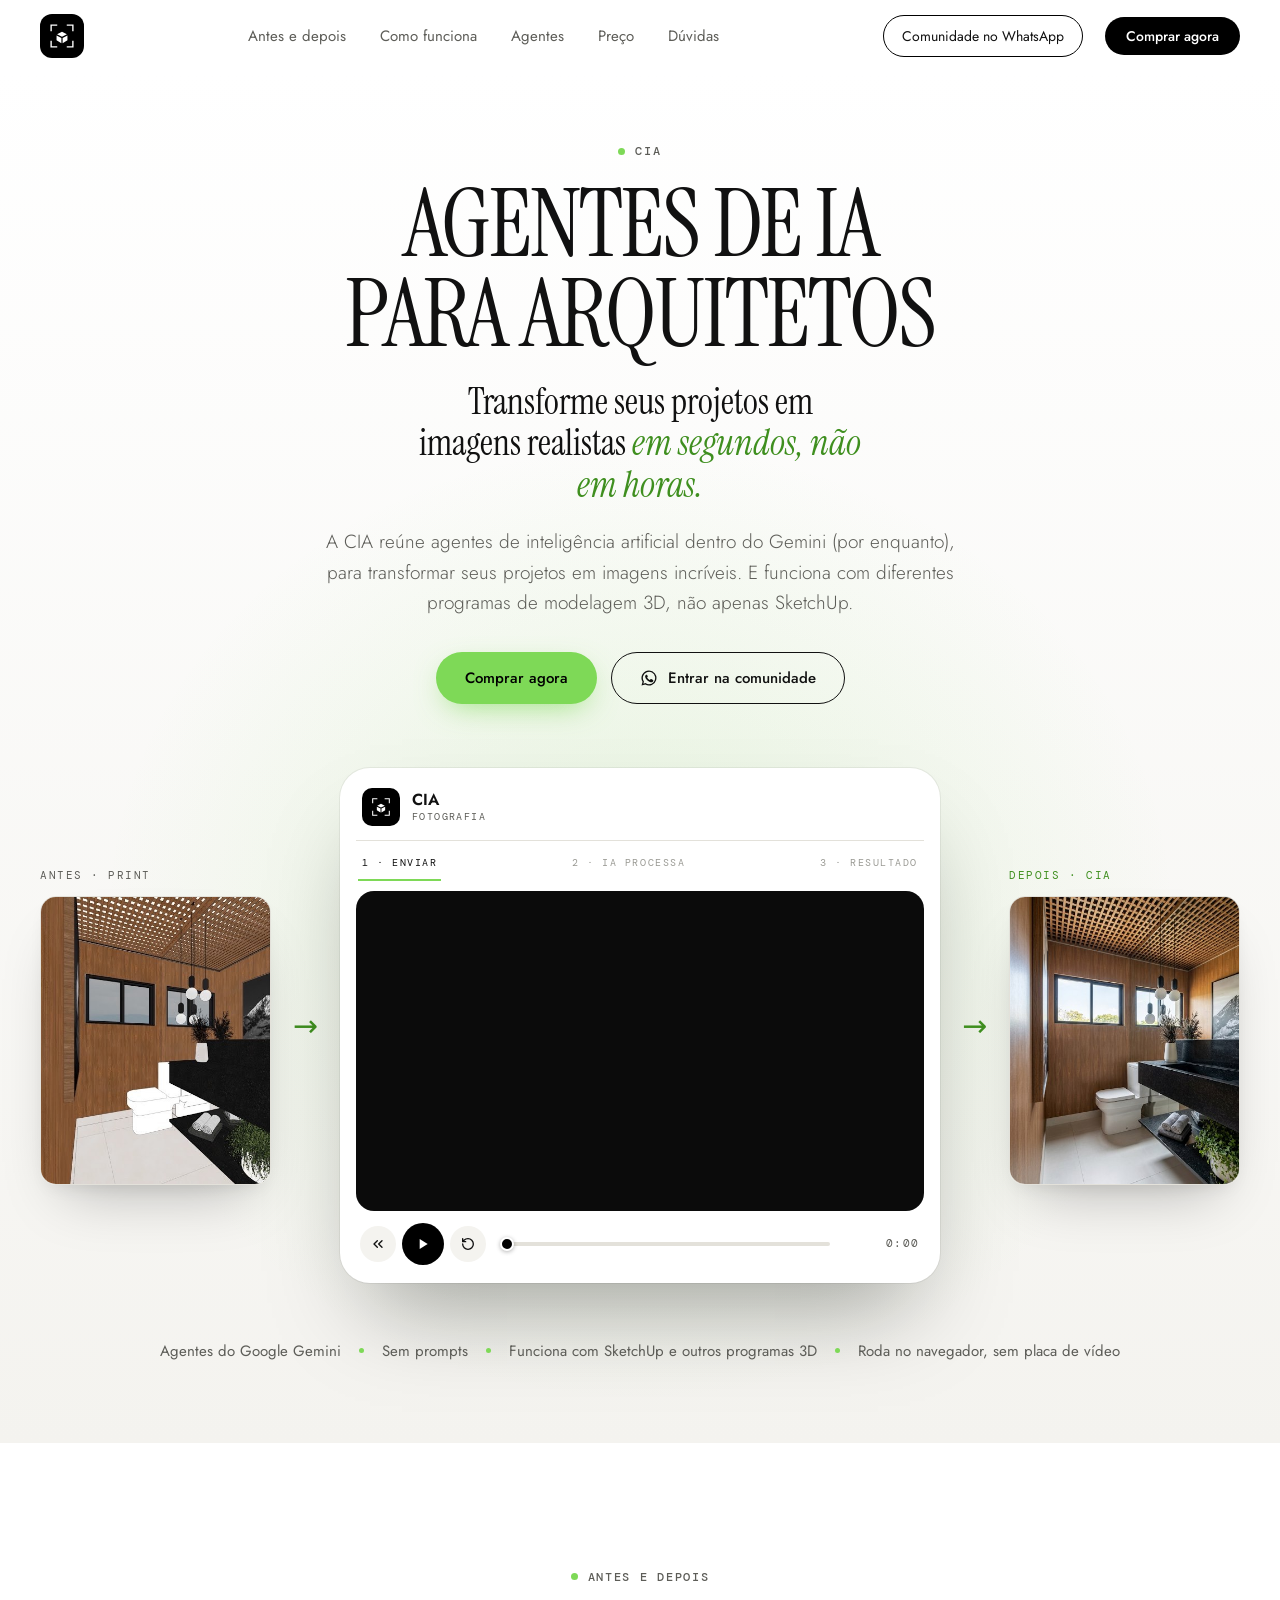
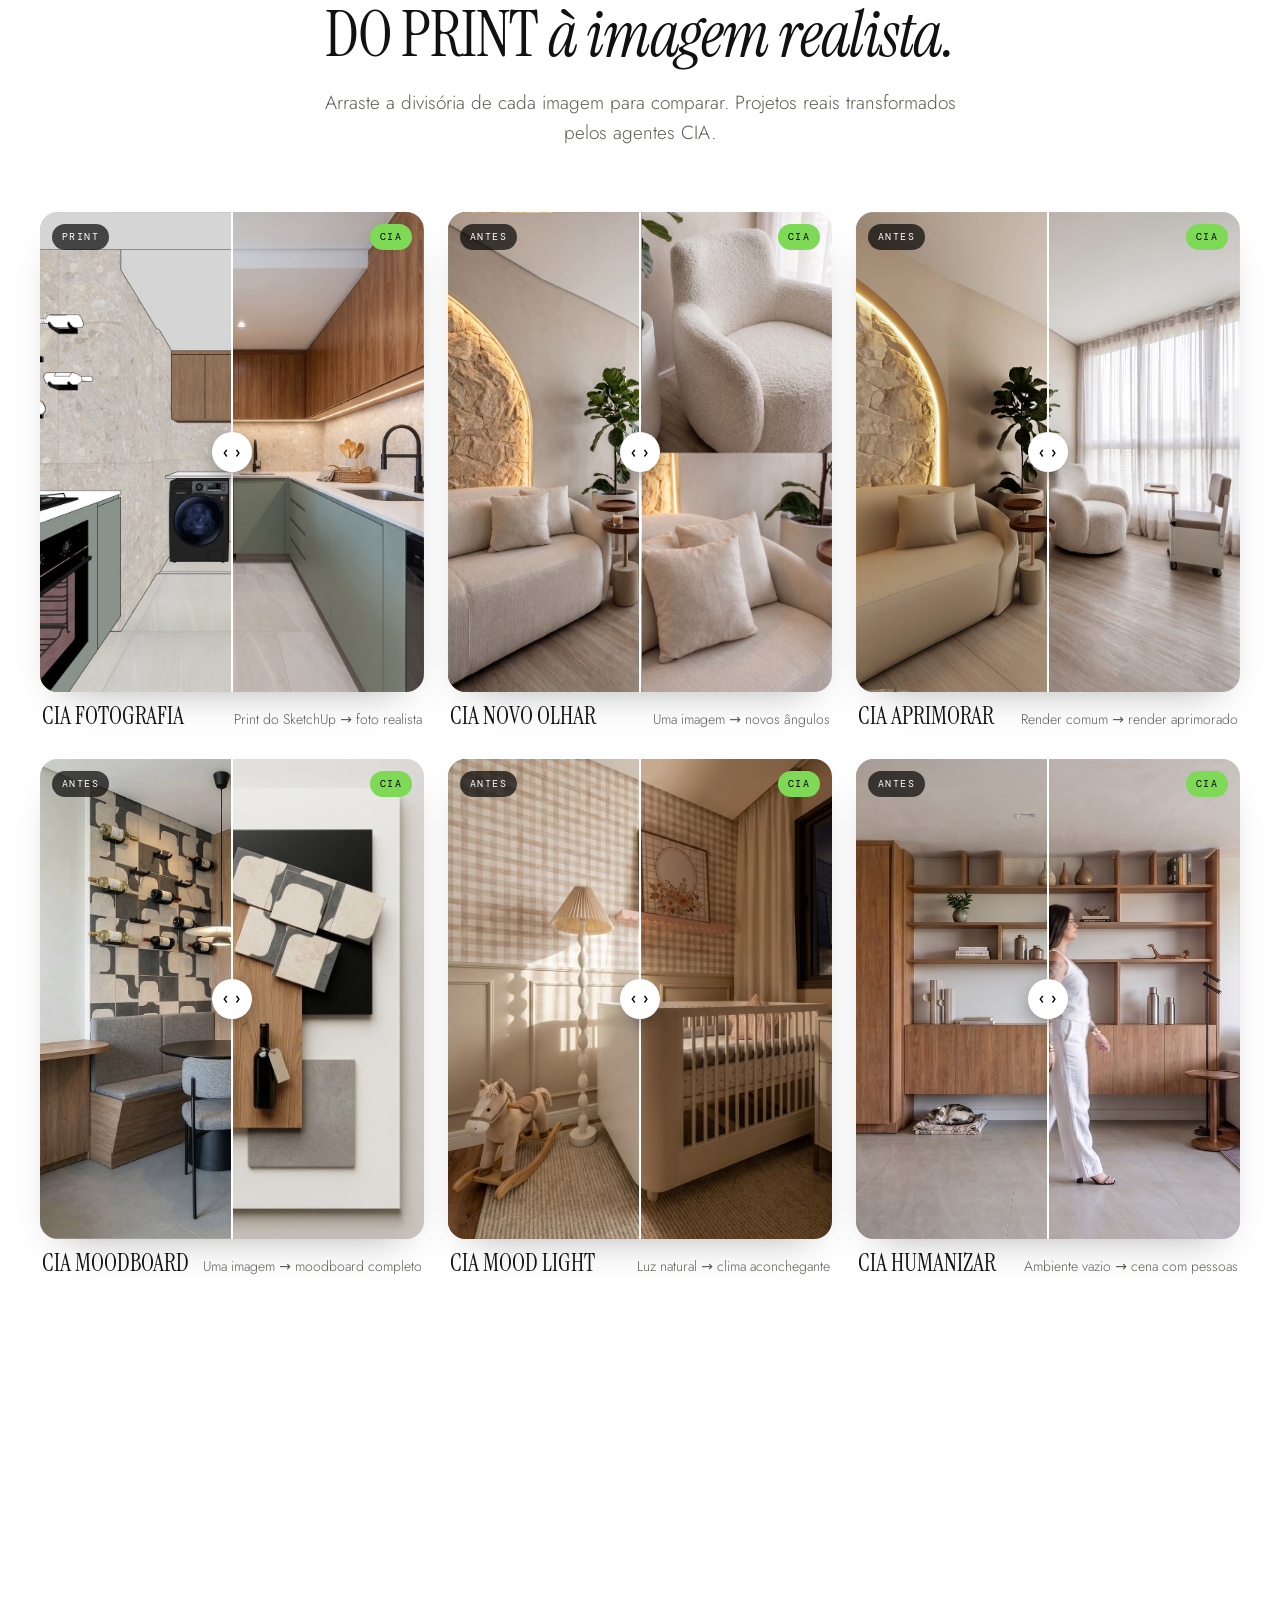
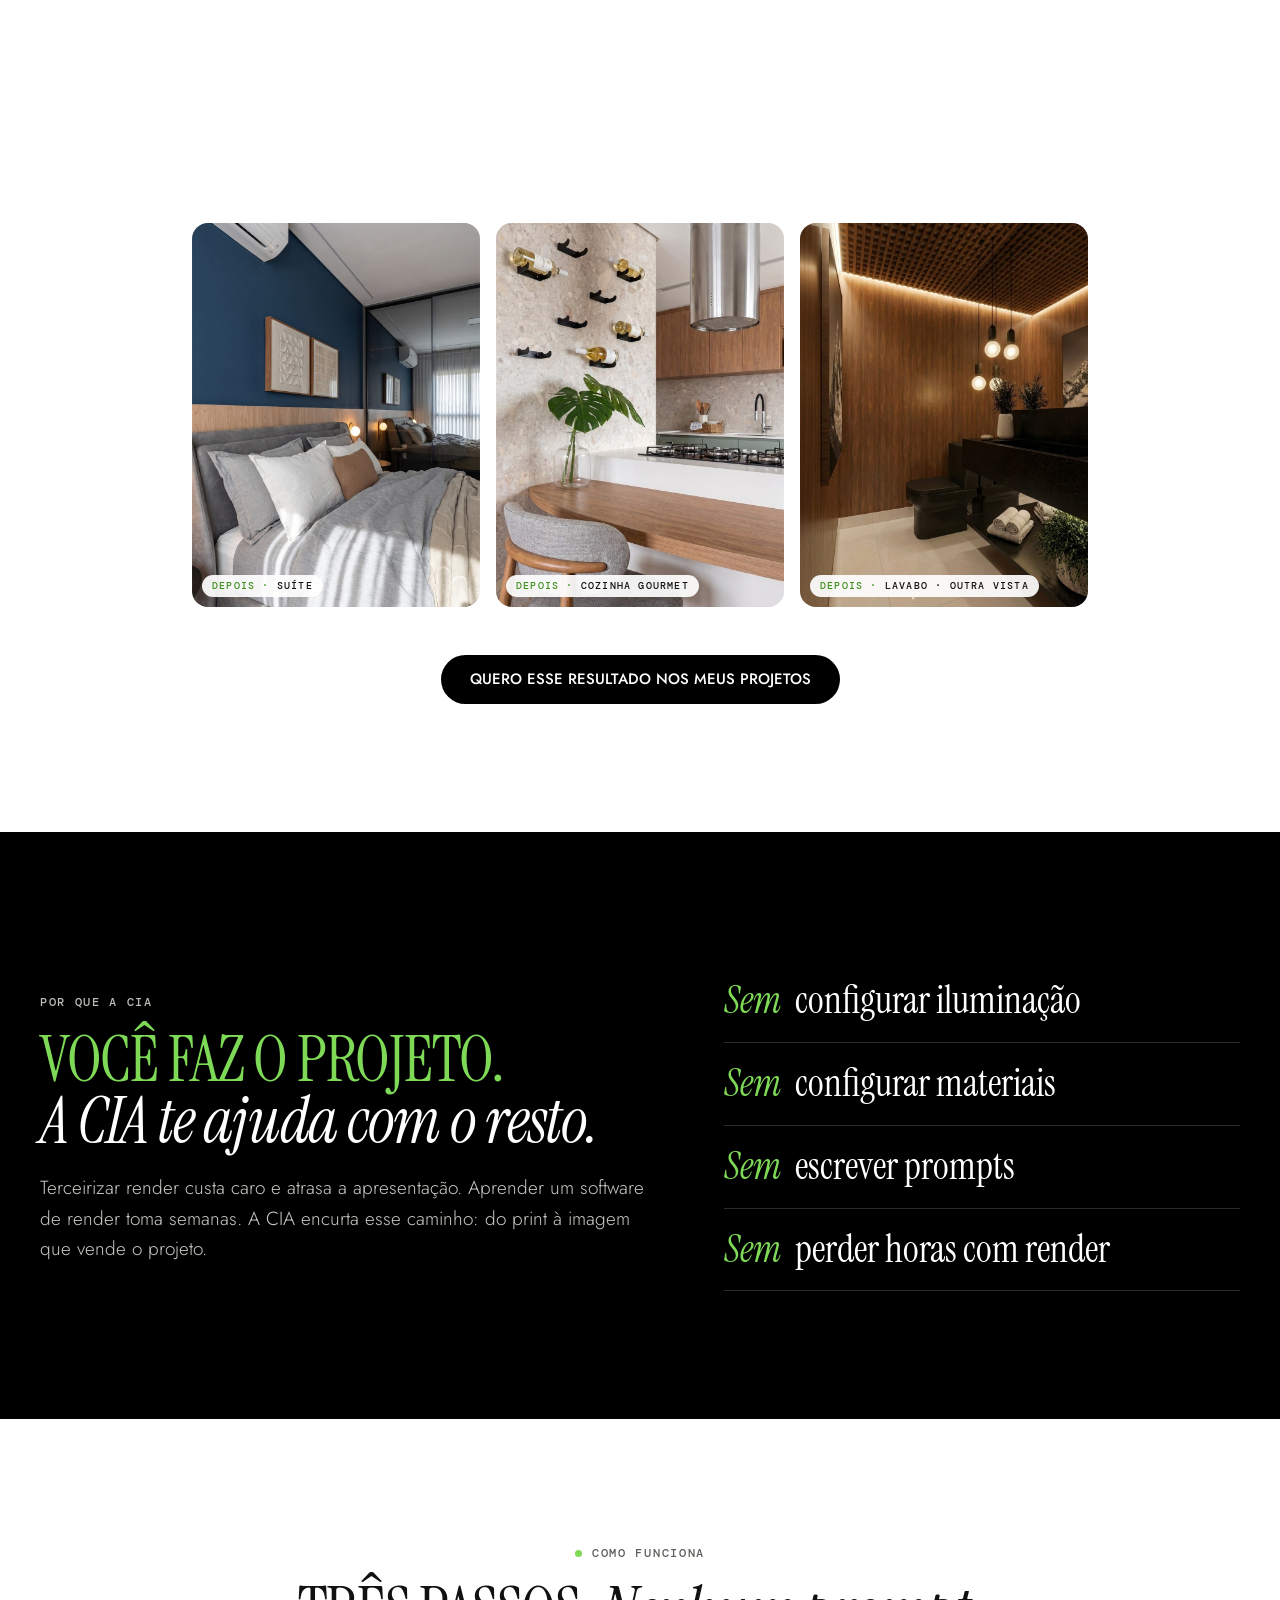
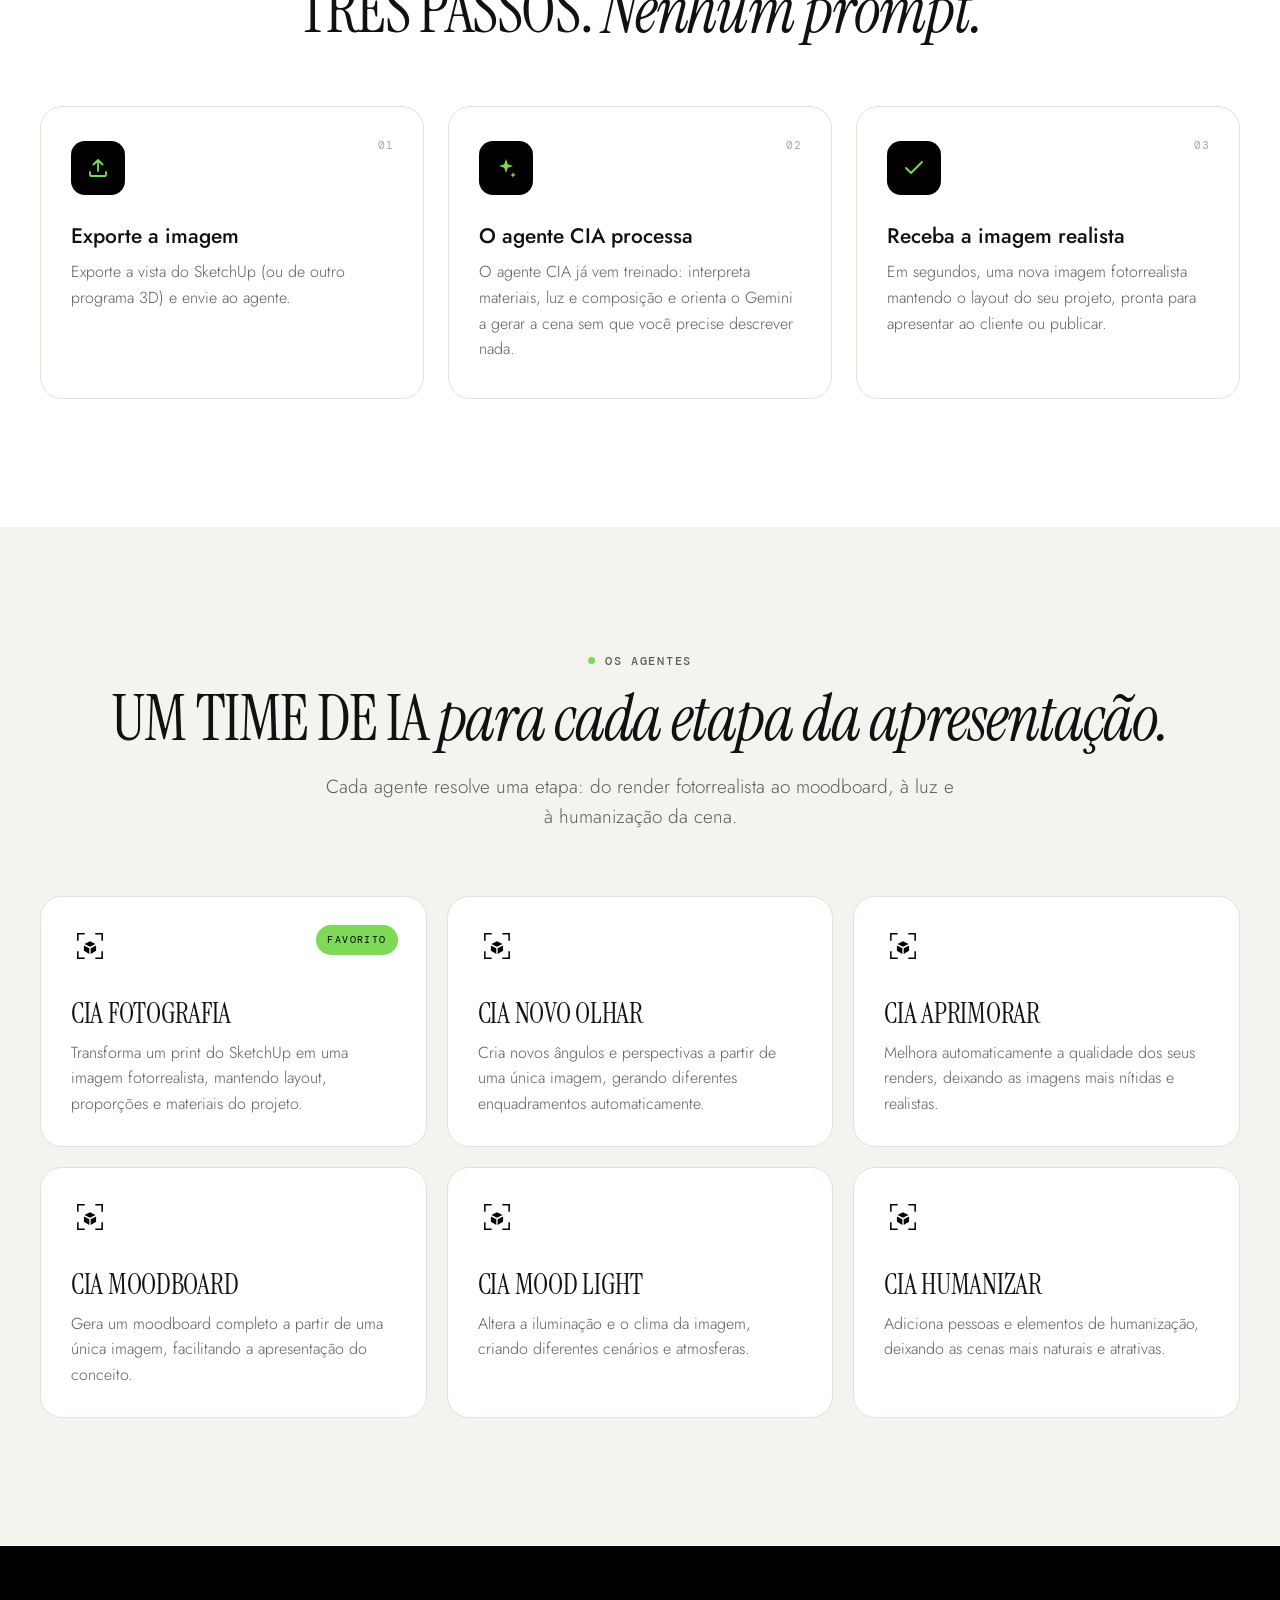
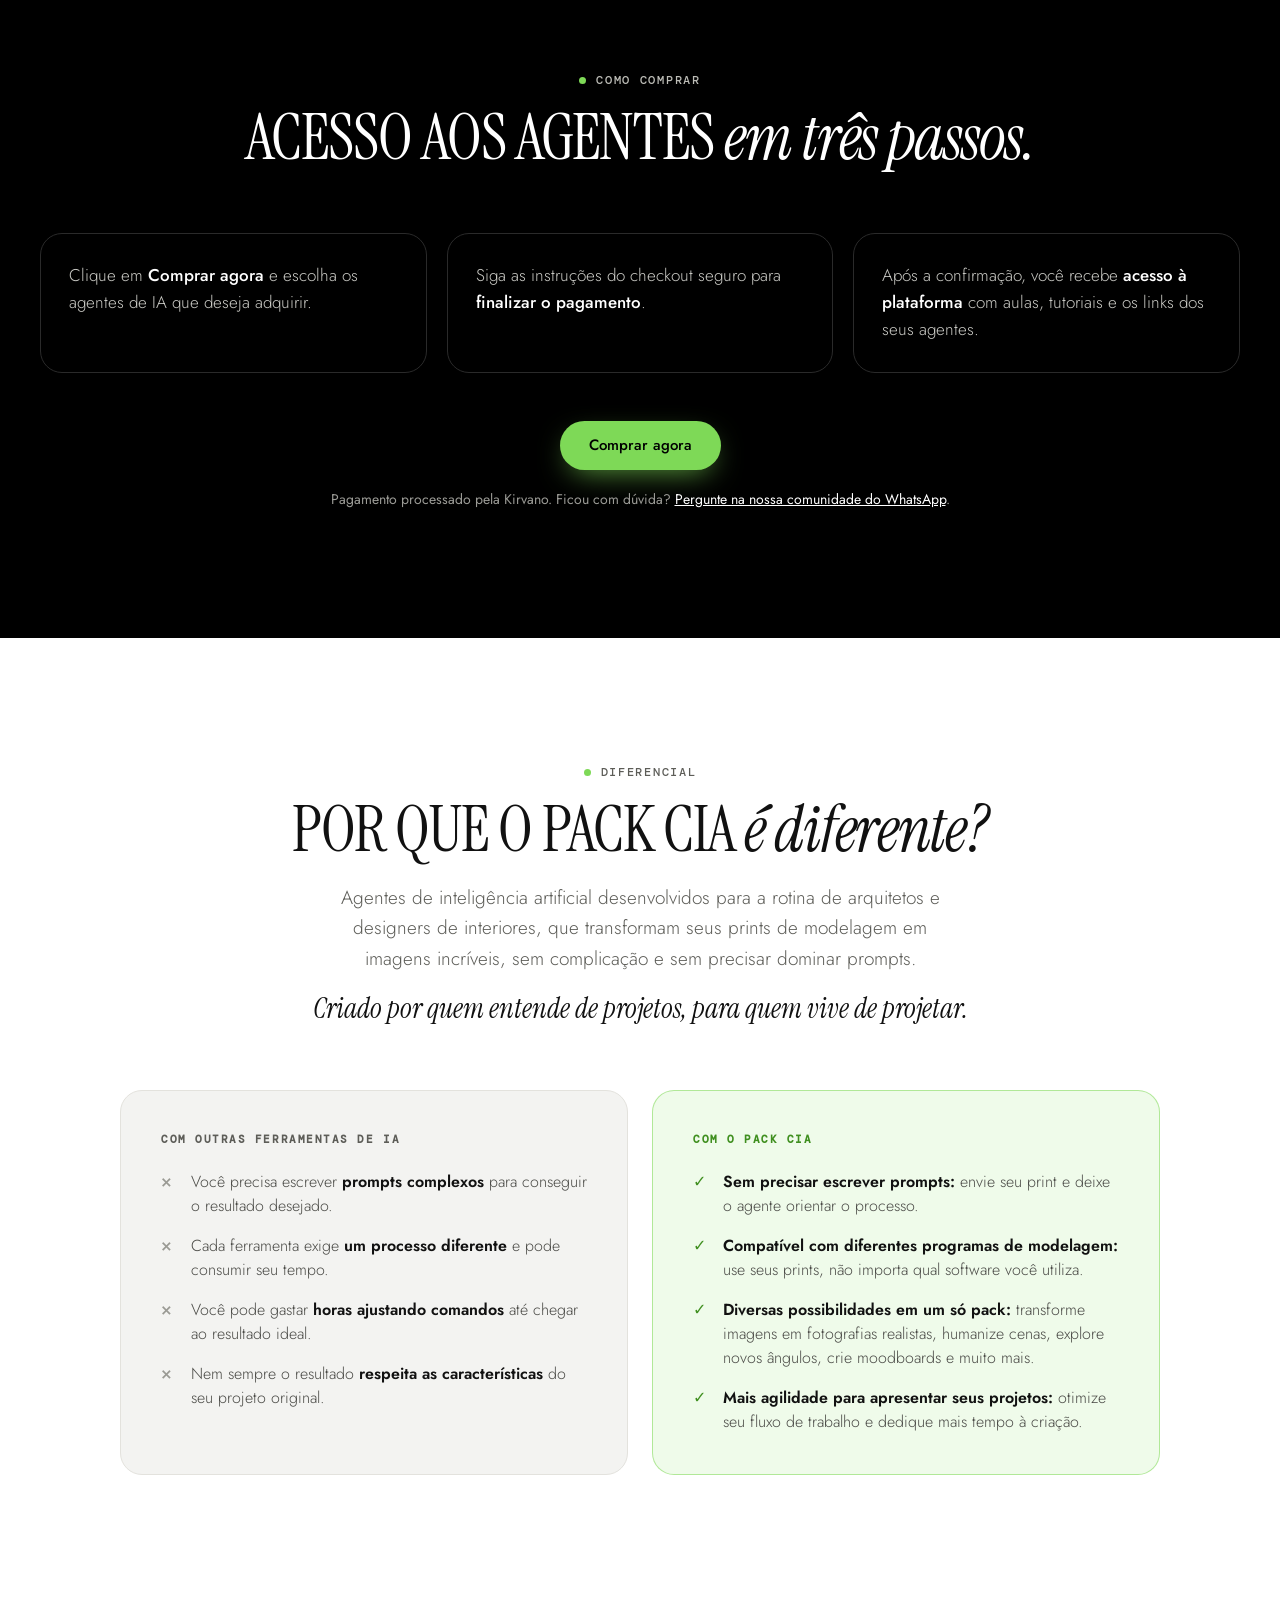
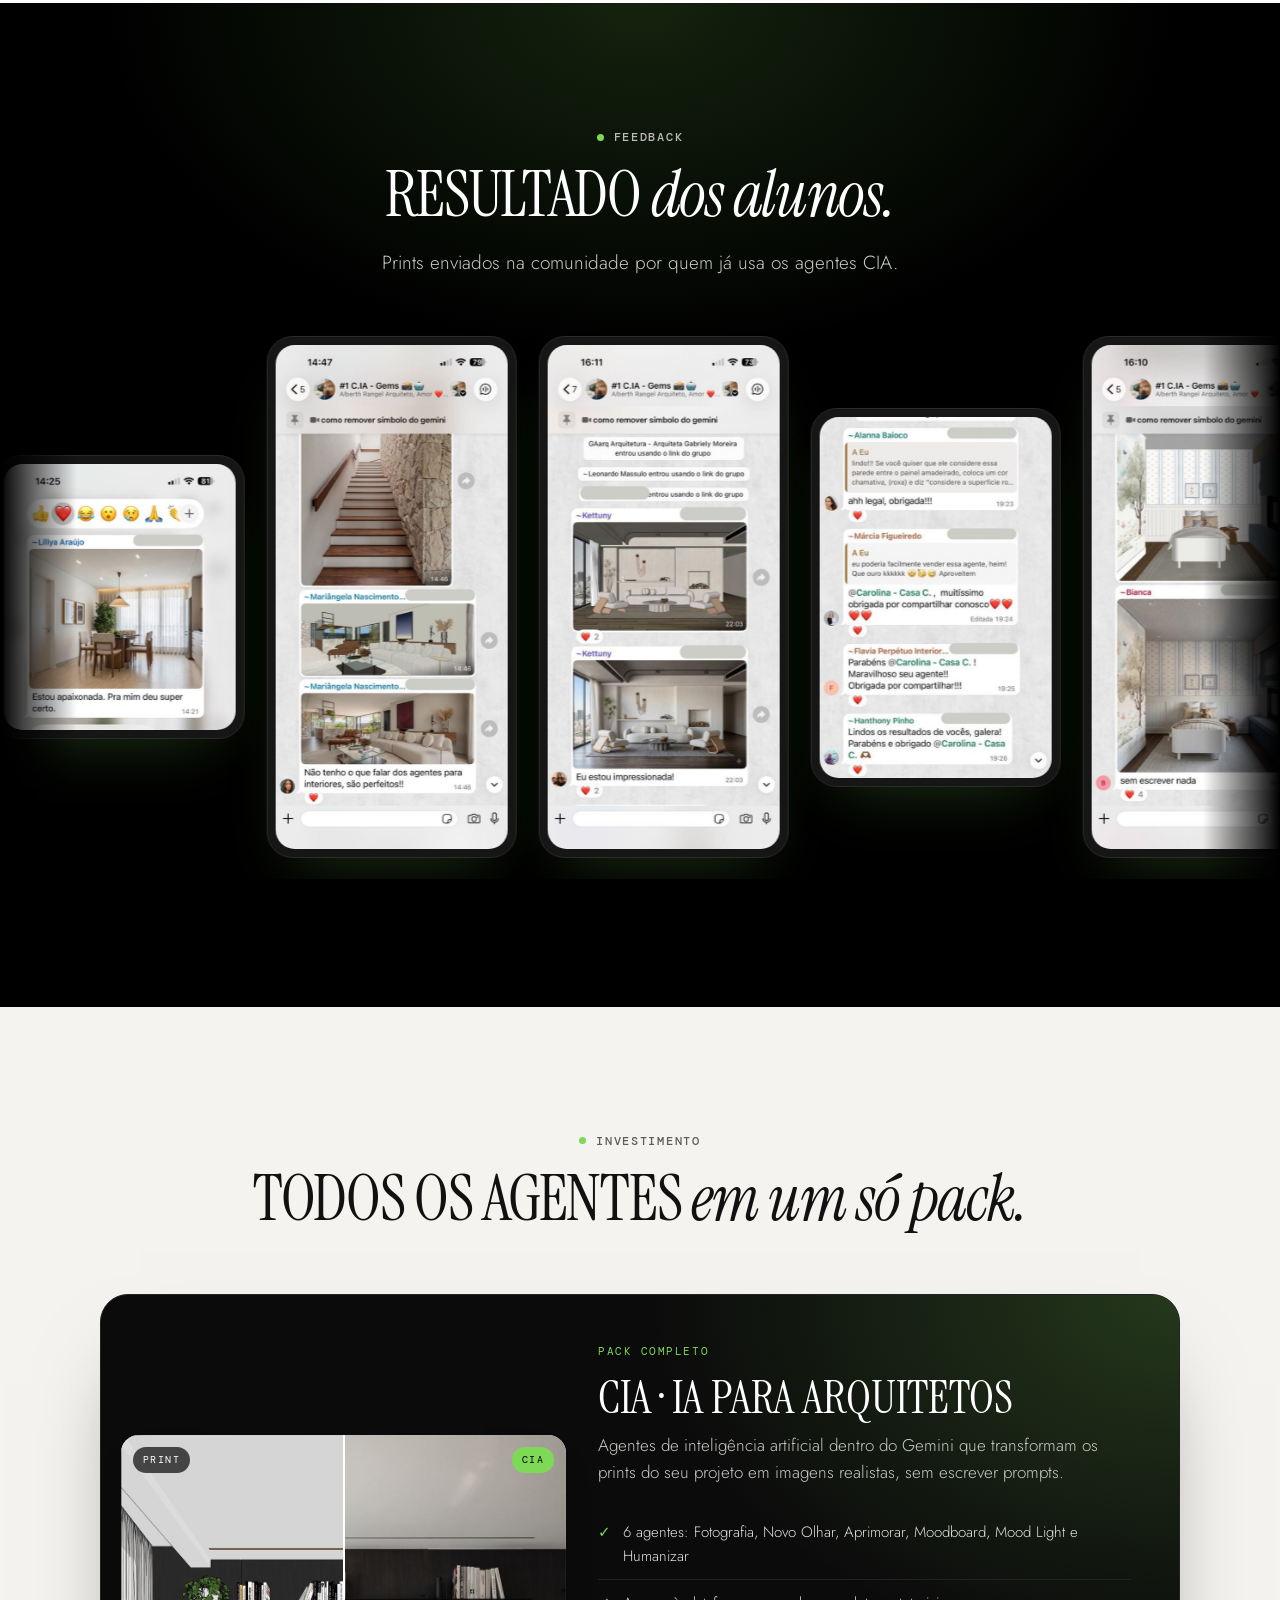
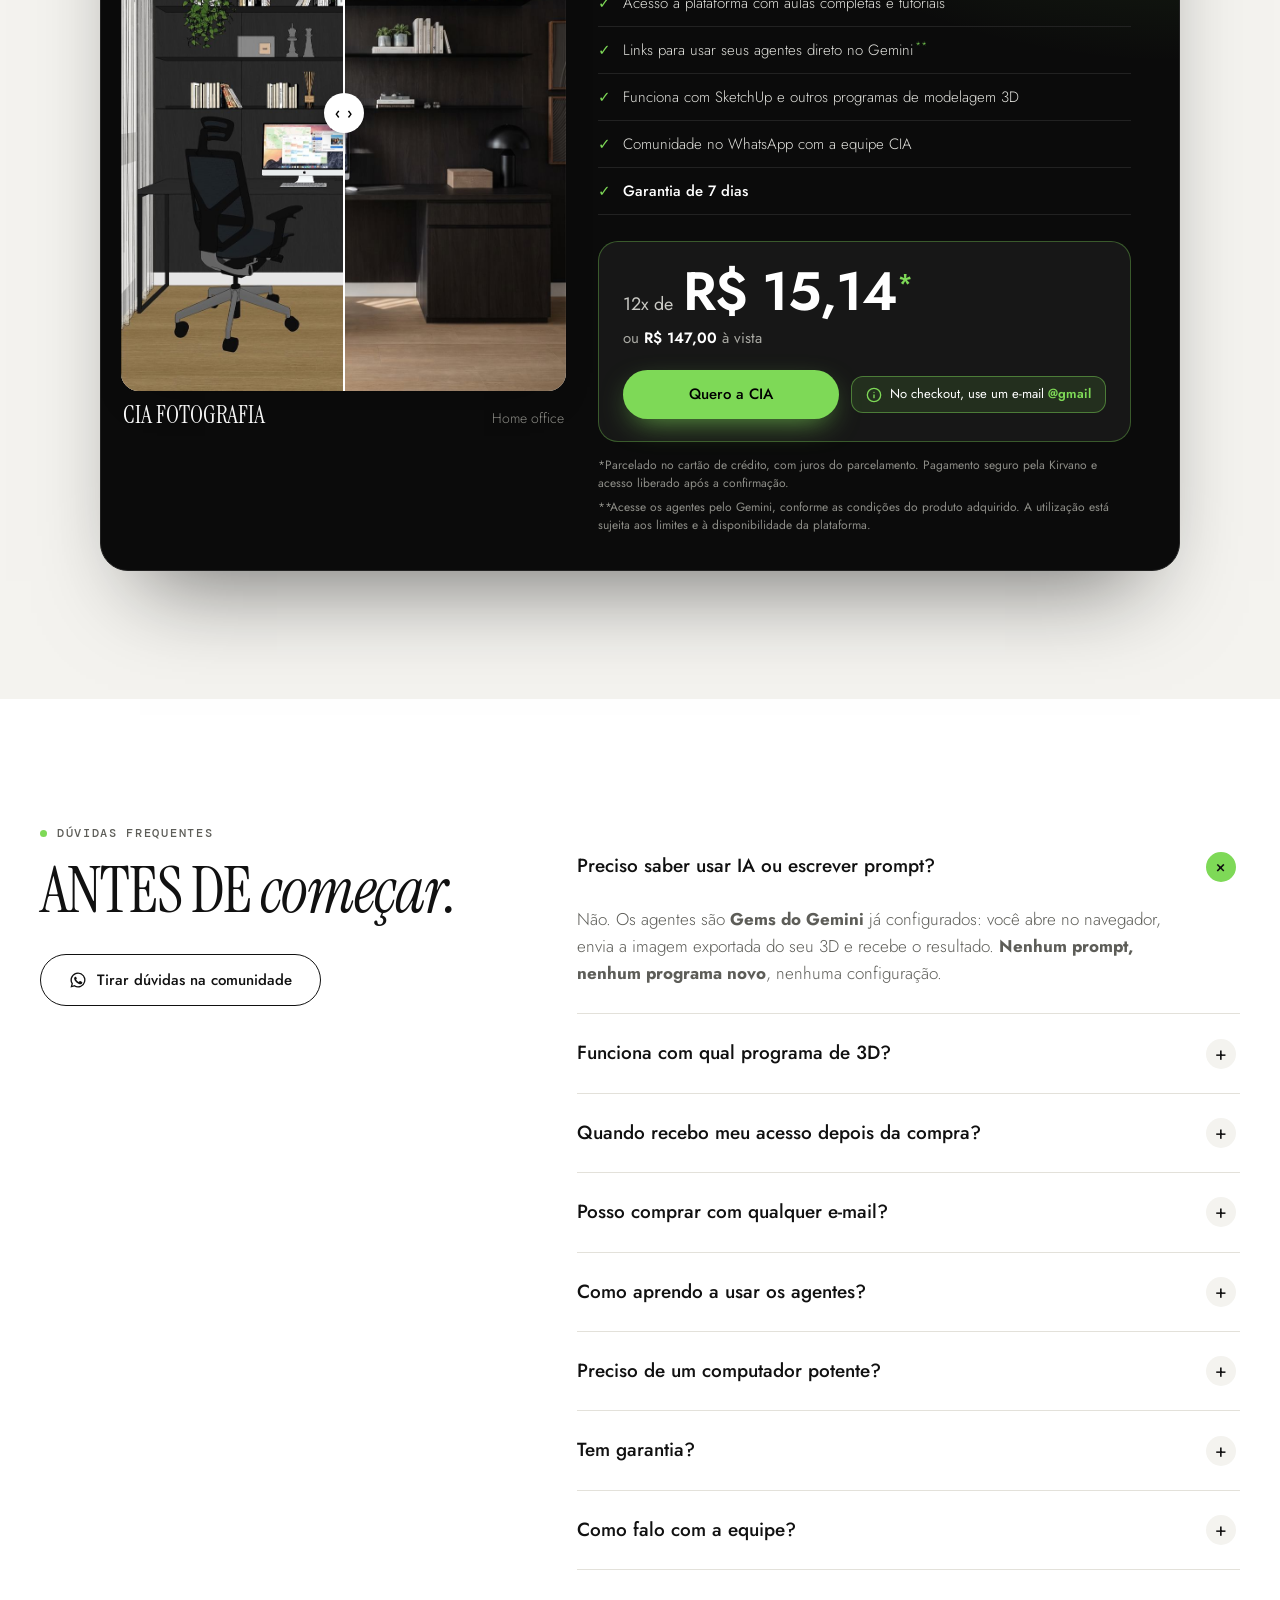
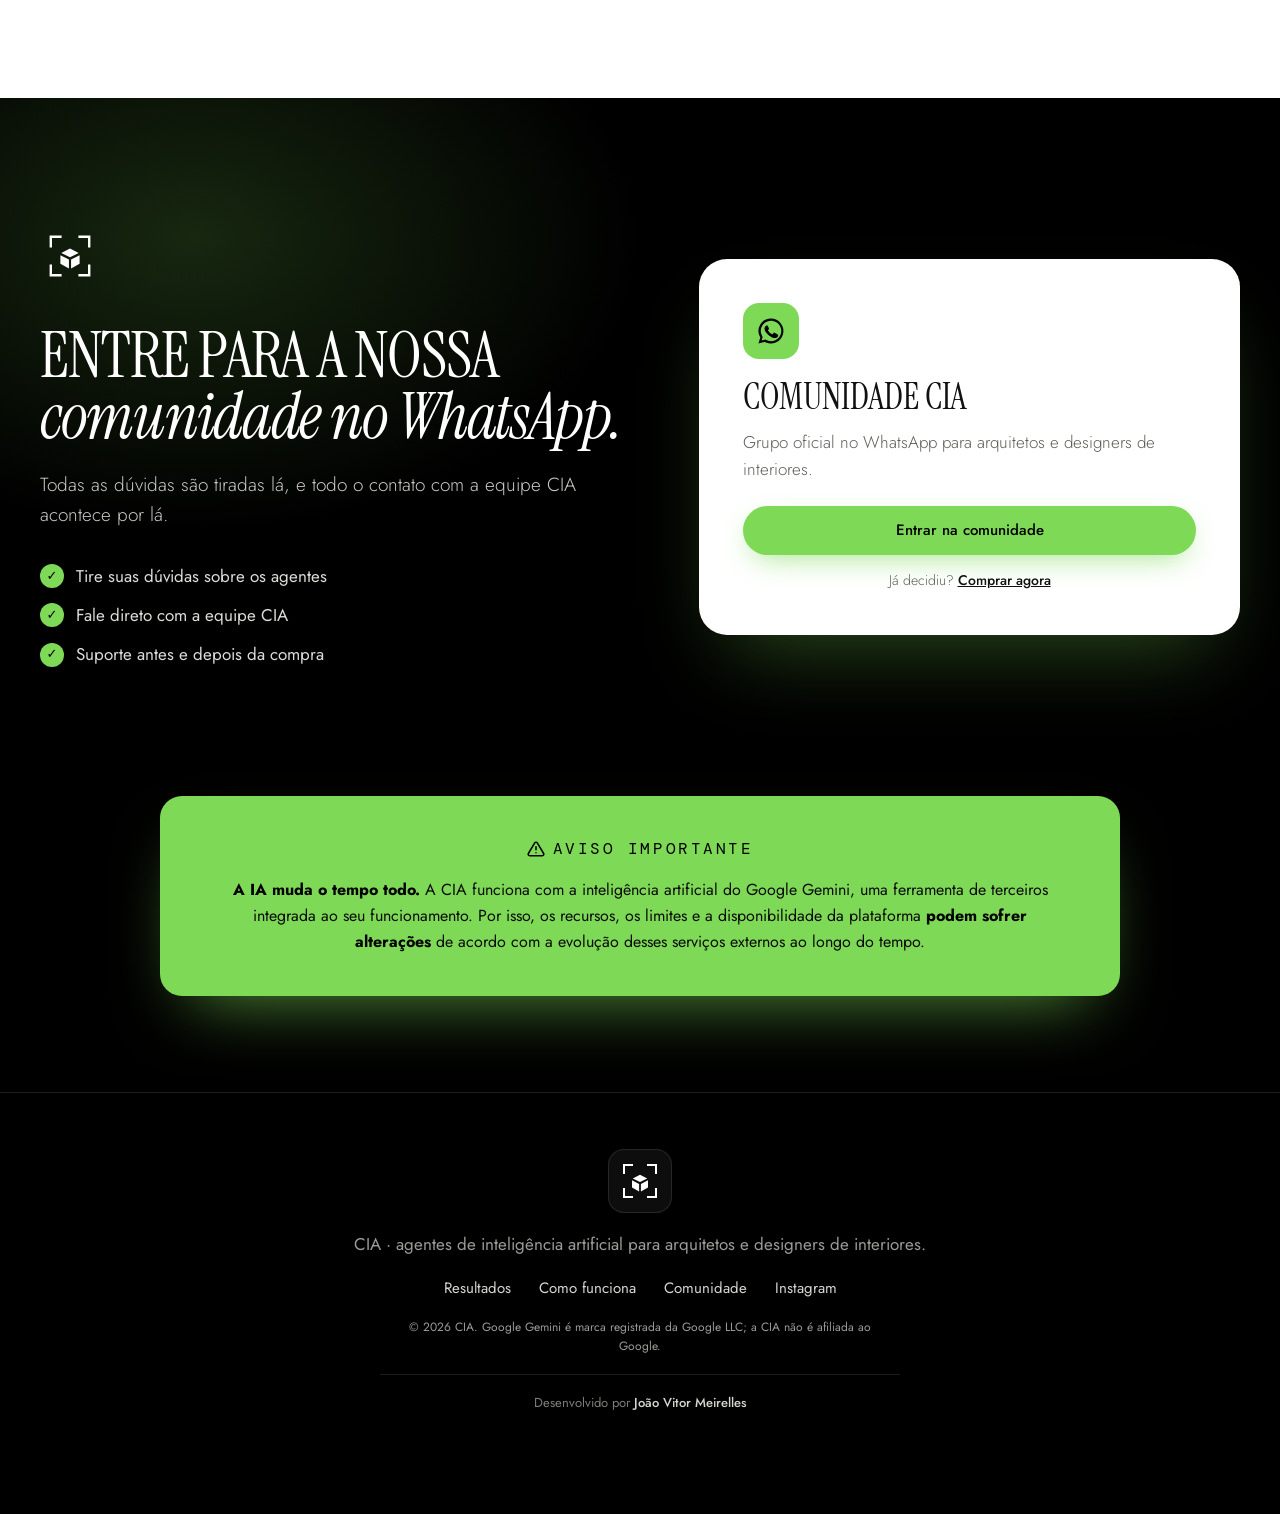
==== ciagems/index.html @ e947c6f3 "Site principal da Casa C. na raiz e landing CIA em /ciagems/ - Landing da CIA movida para ciagems/ (" ====
<!doctype html>
<html lang="pt-BR" class="no-js">
<head>
  <meta charset="utf-8">
  <!-- A página fica em uma subpasta (/ciagems/). Sem a barra final, os caminhos relativos
       (css/, js/, assets/) apontariam para a raiz do domínio; então completamos a barra. -->
  <script>
    if (!/\/$|\.html?$/.test(location.pathname)) location.replace(location.pathname + "/" + location.search + location.hash);
  </script>
  <meta name="viewport" content="width=device-width, initial-scale=1">
  <title>CIA · Agentes de IA para arquitetos</title>
  <link rel="canonical" href="https://casacinteriores.com.br/ciagems/">
  <meta name="description" content="Transforme seus projetos em imagens realistas em segundos, não em horas. A CIA reúne agentes de inteligência artificial dentro do Gemini, para arquitetos e designers de interiores.">
  <meta name="theme-color" content="#000000">
  <meta property="og:type" content="website">
  <meta property="og:title" content="CIA · Agentes de IA para arquitetos">
  <meta property="og:description" content="Agentes de IA no Google Gemini que transformam o print do seu projeto em imagem realista.">
  <meta property="og:url" content="https://casacinteriores.com.br/ciagems/">
  <meta property="og:image" content="https://casacinteriores.com.br/ciagems/assets/img/og-cover.jpg">
  <link rel="icon" href="assets/img/icon.svg" type="image/svg+xml">

  <link rel="preconnect" href="https://fonts.googleapis.com">
  <link rel="preconnect" href="https://fonts.gstatic.com" crossorigin>
  <link rel="stylesheet" href="https://fonts.googleapis.com/css2?family=Instrument+Serif:ital@0;1&family=Jost:wght@300;400;500;600&family=DM+Mono:wght@400;500&display=swap">
  <link rel="preload" as="image" href="assets/img/hero-depois.jpg">
  <link rel="stylesheet" href="css/styles.css">
</head>
<body>
  <!-- Ícone oficial (colchetes + cubo) reutilizado na página -->
  <svg width="0" height="0" style="position:absolute" aria-hidden="true">
    <symbol id="cia-icon" viewBox="0 0 100 100">
      <path d="M18 36V18h18M64 18h18v18M82 64v18H64M36 82H18V64" fill="none" stroke="currentColor" stroke-width="4"/>
      <path d="M50 37.5l14.5 7.3L50 52.2l-14.5-7.4z M34 48.6l14.2 7.4V71L34 62.8z M66 48.6L51.8 56V71L66 62.8z" fill="currentColor"/>
    </symbol>
    <symbol id="wa-icon" viewBox="0 0 24 24">
      <path fill="currentColor" d="M12 2a10 10 0 00-8.6 15.1L2 22l5-1.3A10 10 0 1012 2zm0 18.2a8.2 8.2 0 01-4.2-1.2l-.3-.2-3 .8.8-2.9-.2-.3A8.2 8.2 0 1112 20.2zm4.5-6.1c-.2-.1-1.5-.7-1.7-.8s-.4-.1-.6.1-.7.8-.8 1-.3.2-.5.1a6.7 6.7 0 01-3.3-2.9c-.3-.4.3-.4.7-1.3a.5.5 0 000-.5l-.8-1.8c-.2-.5-.4-.4-.6-.4h-.5a1 1 0 00-.7.3 3 3 0 00-.9 2.2 5.2 5.2 0 001.1 2.8 11.9 11.9 0 004.6 4c1.7.7 2.4.8 3.2.7a2.8 2.8 0 001.8-1.3 2.3 2.3 0 00.2-1.3c-.1-.1-.3-.2-.5-.3z"/>
    </symbol>
  </svg>

  <!-- ===================== HEADER ===================== -->
  <header class="header" id="topo">
    <div class="container header__inner">
      <a href="#topo" class="header__brand" aria-label="CIA — início">
        <span class="brand-mark"><svg aria-hidden="true"><use href="#cia-icon"/></svg></span>
      </a>
      <nav class="header__nav" aria-label="Principal">
        <a href="#antes-depois">Antes e depois</a>
        <a href="#como-funciona">Como funciona</a>
        <a href="#agentes">Agentes</a>
        <a href="#preco">Preço</a>
        <a href="#faq">Dúvidas</a>
      </nav>
      <div class="header__ctas">
        <a href="https://chat.whatsapp.com/DmMdWaeo3gD4I7mkdmJ39l" class="header__link js-community" target="_blank" rel="noopener">Comunidade no WhatsApp</a>
        <a href="https://pay.kirvano.com/f1d02b69-e7e2-480e-be9c-6d76dfe5c490" class="btn btn--dark btn--sm js-buy" target="_blank" rel="noopener">Comprar agora</a>
      </div>
    </div>
  </header>

  <main>
    <!-- ===================== HERO ===================== -->
    <section class="hero">
      <div class="container">
        <div class="hero__copy reveal">
          <p class="eyebrow"><span class="dot"></span> CIA</p>
          <h1 class="display">Agentes de IA<br>para arquitetos</h1>
          <p class="hero__sub">Transforme seus projetos em imagens realistas <em>em segundos, não em horas.</em></p>
          <p class="lead">A CIA reúne agentes de inteligência artificial dentro do Gemini (por enquanto), para transformar seus projetos em imagens incríveis. E funciona com diferentes programas de modelagem 3D, não apenas SketchUp.</p>
          <div class="hero__ctas">
            <a href="#preco" class="btn btn--green">Comprar agora</a>
            <a href="https://chat.whatsapp.com/DmMdWaeo3gD4I7mkdmJ39l" class="btn btn--ghost js-community" target="_blank" rel="noopener"><svg class="btn__icon" aria-hidden="true"><use href="#wa-icon"/></svg> Entrar na comunidade</a>
          </div>
        </div>

        <!-- Palco central: vídeo do agente com as imagens de antes/depois por trás -->
        <div class="stage" aria-label="Demonstração: do print à imagem realista">
          <figure class="stage__card stage__card--before reveal">
            <figcaption class="stage__label mono">Antes · Print</figcaption>
            <img src="assets/img/hero-antes.jpg" alt="Print do SketchUp de um lavabo com forro de madeira e bancada preta" width="440" height="550">
          </figure>

          <span class="stage__arrow" aria-hidden="true">→</span>

          <div class="device reveal">
            <div class="device__bar">
              <span class="device__logo"><svg aria-hidden="true"><use href="#cia-icon"/></svg></span>
              <span class="device__title">CIA<small>Fotografia</small></span>
            </div>
            <div class="device__tabs mono" role="group" aria-label="Ir para a etapa do vídeo">
              <button type="button" class="is-active" data-step="0">1 · Enviar</button>
              <button type="button" data-step="1">2 · IA processa</button>
              <button type="button" data-step="2">3 · Resultado</button>
            </div>
            <div class="device__screen">
              <video class="js-loop" muted loop playsinline preload="none" aria-label="Vídeo do agente CIA Fotografia transformando um print em imagem realista">
                <source data-src="assets/video/cia-fotografia-na-pratica.mov" type='video/mp4; codecs="hvc1"'>
                <source data-src="assets/video/cia-fotografia-na-pratica-h264.mp4" type="video/mp4">
              </video>
            </div>
            <div class="player" aria-label="Controles do vídeo">
              <button type="button" class="player__btn js-back" aria-label="Voltar 5 segundos">
                <svg viewBox="0 0 24 24"><path d="M11 7L6 12l5 5M18 7l-5 5 5 5"/></svg>
              </button>
              <button type="button" class="player__btn player__btn--main js-toggle" aria-label="Pausar">
                <svg class="i-pause" viewBox="0 0 24 24"><path d="M8 5v14M16 5v14"/></svg>
                <svg class="i-play" viewBox="0 0 24 24"><path d="M7 4.5v15l12-7.5z" fill="currentColor"/></svg>
              </button>
              <button type="button" class="player__btn js-restart" aria-label="Voltar ao início">
                <svg viewBox="0 0 24 24"><path d="M4 12a8 8 0 108-8 8.5 8.5 0 00-6 2.5L4 8.5M4 4v4.5h4.5"/></svg>
              </button>
              <input type="range" class="player__bar js-seek" min="0" max="1000" value="0" step="1" aria-label="Posição do vídeo">
              <span class="player__time mono js-time">0:00</span>
            </div>
          </div>

          <span class="stage__arrow" aria-hidden="true">→</span>

          <figure class="stage__card stage__card--after reveal">
            <figcaption class="stage__label stage__label--green mono">Depois · CIA</figcaption>
            <img src="assets/img/hero-depois.jpg" alt="Imagem fotorrealista do mesmo lavabo gerada pela CIA" width="410" height="512">
          </figure>
        </div>

        <ul class="hero__proof">
          <li>Agentes do Google Gemini</li>
          <li>Sem prompts</li>
          <li>Funciona com SketchUp e outros programas 3D</li>
          <li>Roda no navegador, sem placa de vídeo</li>
        </ul>
      </div>
    </section>

    <!-- ===================== ANTES E DEPOIS ===================== -->
    <section class="section" id="antes-depois">
      <div class="container">
        <header class="section__head reveal">
          <p class="eyebrow"><span class="dot"></span> Antes e depois</p>
          <h2 class="display display--md">Do print <em>à imagem realista.</em></h2>
          <p class="lead">Arraste a divisória de cada imagem para comparar. Projetos reais transformados pelos agentes CIA.</p>
        </header>

        <div class="compares" id="compares">
          <!-- preenchido por js/main.js -->
        </div>

        <h3 class="gallery__title reveal">Mais resultados <span>· toque ou passe o mouse para ver o print original</span></h3>
        <div class="gallery">
          <!-- preenchido por js/main.js -->
        </div>

        <div class="center reveal">
          <a href="#preco" class="btn btn--dark">QUERO ESSE RESULTADO NOS MEUS PROJETOS</a>
        </div>
      </div>
    </section>

    <!-- ===================== DOR / PROPOSTA ===================== -->
    <section class="section section--dark">
      <div class="container split">
        <div class="reveal">
          <p class="eyebrow eyebrow--light">Por que a CIA</p>
          <h2 class="display display--md"><span class="text-green">Você faz o projeto.</span><br><em>A CIA te ajuda com o resto.</em></h2>
          <p class="lead lead--light">Terceirizar render custa caro e atrasa a apresentação. Aprender um software de render toma semanas. A CIA encurta esse caminho: do print à imagem que vende o projeto.</p>
        </div>
        <ul class="nolist reveal">
          <li><em>Sem</em> configurar iluminação</li>
          <li><em>Sem</em> configurar materiais</li>
          <li><em>Sem</em> escrever prompts</li>
          <li><em>Sem</em> perder horas com render</li>
        </ul>
      </div>
    </section>

    <!-- ===================== COMO FUNCIONA ===================== -->
    <section class="section" id="como-funciona">
      <div class="container">
        <header class="section__head reveal">
          <p class="eyebrow"><span class="dot"></span> Como funciona</p>
          <h2 class="display display--md">Três passos. <em>Nenhum prompt.</em></h2>
        </header>

        <ol class="steps">
          <li class="step reveal">
            <span class="step__num mono">01</span>
            <div class="step__icon"><svg viewBox="0 0 24 24"><path d="M4 16v3a1 1 0 001 1h14a1 1 0 001-1v-3M12 4v11M7.5 8.5L12 4l4.5 4.5"/></svg></div>
            <h3>Exporte a imagem</h3>
            <p>Exporte a vista do SketchUp (ou de outro programa 3D) e envie ao agente.</p>
          </li>
          <li class="step reveal">
            <span class="step__num mono">02</span>
            <div class="step__icon"><svg viewBox="0 0 24 24"><path d="M12 3l1.8 5.2L19 10l-5.2 1.8L12 17l-1.8-5.2L5 10l5.2-1.8zM19 16l.8 2.2L22 19l-2.2.8L19 22l-.8-2.2L16 19l2.2-.8z"/></svg></div>
            <h3>O agente CIA processa</h3>
            <p>O agente CIA já vem treinado: interpreta materiais, luz e composição e orienta o Gemini a gerar a cena sem que você precise descrever nada.</p>
          </li>
          <li class="step reveal">
            <span class="step__num mono">03</span>
            <div class="step__icon"><svg viewBox="0 0 24 24"><path d="M20 6L9 17l-5-5"/></svg></div>
            <h3>Receba a imagem realista</h3>
            <p>Em segundos, uma nova imagem fotorrealista mantendo o layout do seu projeto, pronta para apresentar ao cliente ou publicar.</p>
          </li>
        </ol>
      </div>
    </section>

    <!-- ===================== AGENTES ===================== -->
    <section class="section section--cream" id="agentes">
      <div class="container">
        <header class="section__head reveal">
          <p class="eyebrow"><span class="dot"></span> Os agentes</p>
          <h2 class="display display--md">Um time de IA <em>para cada etapa da apresentação.</em></h2>
          <p class="lead">Cada agente resolve uma etapa: do render fotorrealista ao moodboard, à luz e à humanização da cena.</p>
        </header>

        <div class="agents">
          <article class="agent reveal"><span class="tag mono">Favorito</span><svg class="agent__icon"><use href="#cia-icon"/></svg><h3>CIA Fotografia</h3><p>Transforma um print do SketchUp em uma imagem fotorrealista, mantendo layout, proporções e materiais do projeto.</p></article>
          <article class="agent reveal"><svg class="agent__icon"><use href="#cia-icon"/></svg><h3>CIA Novo Olhar</h3><p>Cria novos ângulos e perspectivas a partir de uma única imagem, gerando diferentes enquadramentos automaticamente.</p></article>
          <article class="agent reveal"><svg class="agent__icon"><use href="#cia-icon"/></svg><h3>CIA Aprimorar</h3><p>Melhora automaticamente a qualidade dos seus renders, deixando as imagens mais nítidas e realistas.</p></article>
          <article class="agent reveal"><svg class="agent__icon"><use href="#cia-icon"/></svg><h3>CIA Moodboard</h3><p>Gera um moodboard completo a partir de uma única imagem, facilitando a apresentação do conceito.</p></article>
          <article class="agent reveal"><svg class="agent__icon"><use href="#cia-icon"/></svg><h3>CIA Mood Light</h3><p>Altera a iluminação e o clima da imagem, criando diferentes cenários e atmosferas.</p></article>
          <article class="agent reveal"><svg class="agent__icon"><use href="#cia-icon"/></svg><h3>CIA Humanizar</h3><p>Adiciona pessoas e elementos de humanização, deixando as cenas mais naturais e atrativas.</p></article>
        </div>
      </div>
    </section>

    <!-- ===================== COMO COMPRAR ===================== -->
    <section class="section section--dark" id="comprar">
      <div class="container">
        <header class="section__head reveal">
          <p class="eyebrow eyebrow--light"><span class="dot"></span> Como comprar</p>
          <h2 class="display display--md">Acesso aos agentes <em>em três passos.</em></h2>
        </header>
        <ol class="buy-steps">
          <li class="reveal"><p>Clique em <strong>Comprar agora</strong> e escolha os agentes de IA que deseja adquirir.</p></li>
          <li class="reveal"><p>Siga as instruções do checkout seguro para <strong>finalizar o pagamento</strong>.</p></li>
          <li class="reveal"><p>Após a confirmação, você recebe <strong>acesso à plataforma</strong> com aulas, tutoriais e os links dos seus agentes.</p></li>
        </ol>
        <div class="center reveal">
          <a href="#preco" class="btn btn--green">Comprar agora</a>
          <p class="buy-note">Pagamento processado pela Kirvano. Ficou com dúvida? <a href="https://chat.whatsapp.com/DmMdWaeo3gD4I7mkdmJ39l" class="js-community" target="_blank" rel="noopener">Pergunte na nossa comunidade do WhatsApp</a>.</p>
        </div>
      </div>
    </section>

    <!-- ===================== DIFERENCIAL ===================== -->
    <section class="section" id="diferencial">
      <div class="container">
        <header class="section__head reveal">
          <p class="eyebrow"><span class="dot"></span> Diferencial</p>
          <h2 class="display display--md">Por que o Pack CIA <em>é diferente?</em></h2>
          <p class="lead">Agentes de inteligência artificial desenvolvidos para a rotina de arquitetos e designers de interiores, que transformam seus prints de modelagem em imagens incríveis, sem complicação e sem precisar dominar prompts.</p>
          <p class="diff__motto">Criado por quem entende de projetos, para quem vive de projetar.</p>
        </header>

        <div class="diff">
          <div class="diff__box diff__box--others reveal">
            <h3 class="mono">Com outras ferramentas de IA</h3>
            <ul>
              <li>Você precisa escrever <strong>prompts complexos</strong> para conseguir o resultado desejado.</li>
              <li>Cada ferramenta exige <strong>um processo diferente</strong> e pode consumir seu tempo.</li>
              <li>Você pode gastar <strong>horas ajustando comandos</strong> até chegar ao resultado ideal.</li>
              <li>Nem sempre o resultado <strong>respeita as características</strong> do seu projeto original.</li>
            </ul>
          </div>
          <div class="diff__box diff__box--cia reveal">
            <h3 class="mono">Com o Pack CIA</h3>
            <ul>
              <li><strong>Sem precisar escrever prompts:</strong> envie seu print e deixe o agente orientar o processo.</li>
              <li><strong>Compatível com diferentes programas de modelagem:</strong> use seus prints, não importa qual software você utiliza.</li>
              <li><strong>Diversas possibilidades em um só pack:</strong> transforme imagens em fotografias realistas, humanize cenas, explore novos ângulos, crie moodboards e muito mais.</li>
              <li><strong>Mais agilidade para apresentar seus projetos:</strong> otimize seu fluxo de trabalho e dedique mais tempo à criação.</li>
            </ul>
          </div>
        </div>
      </div>
    </section>

    <!-- ===================== FEEDBACK (prints da comunidade) ===================== -->
    <section class="section section--dark feedback" id="feedback">
      <div class="container">
        <header class="section__head reveal">
          <p class="eyebrow eyebrow--light"><span class="dot"></span> Feedback</p>
          <h2 class="display display--md">Resultado <em>dos alunos.</em></h2>
          <p class="lead lead--light">Prints enviados na comunidade por quem já usa os agentes CIA.</p>
        </header>
      </div>
      <div class="marquee" id="feedbackMarquee" aria-label="Prints de clientes no WhatsApp. Arraste para o lado para ver mais.">
        <div class="marquee__track" id="feedbackTrack">
          <!-- preenchido por js/main.js -->
        </div>
      </div>
    </section>

    <!-- ===================== PREÇO ===================== -->
    <section class="section section--cream" id="preco">
      <div class="container">
        <header class="section__head reveal">
          <p class="eyebrow"><span class="dot"></span> Investimento</p>
          <h2 class="display display--md">Todos os agentes <em>em um só pack.</em></h2>
        </header>

        <article class="plan reveal">
          <div class="plan__media" id="planCompare">
            <!-- comparador preenchido por js/main.js -->
          </div>

          <div class="plan__body">
            <p class="plan__tag mono">Pack completo</p>
            <h3 class="plan__title">CIA · IA para arquitetos</h3>
            <p class="plan__desc">Agentes de inteligência artificial dentro do Gemini que transformam os prints do seu projeto em imagens realistas, sem escrever prompts.</p>

            <ul class="plan__list">
              <li>6 agentes: Fotografia, Novo Olhar, Aprimorar, Moodboard, Mood Light e Humanizar</li>
              <li>Acesso à plataforma com aulas completas e tutoriais</li>
              <li><span>Links para usar seus agentes direto no Gemini<sup>**</sup></span></li>
              <li>Funciona com SketchUp e outros programas de modelagem 3D</li>
              <li>Comunidade no WhatsApp com a equipe CIA</li>
              <li><strong>Garantia de 7 dias</strong></li>
            </ul>

            <div class="plan__price">
              <div>
                <p class="plan__installments"><span class="plan__times">12x de</span> <strong>R$ 15,14<sup>*</sup></strong></p>
                <p class="plan__cash">ou <strong>R$ 147,00</strong> à vista</p>
              </div>
              <div class="buy-row">
                <a href="https://pay.kirvano.com/f1d02b69-e7e2-480e-be9c-6d76dfe5c490" class="btn btn--green js-buy" target="_blank" rel="noopener">Quero a CIA</a>
                <span class="gmail-hint"><svg viewBox="0 0 24 24" aria-hidden="true"><path fill="none" stroke="currentColor" stroke-width="2" stroke-linecap="round" stroke-linejoin="round" d="M12 22a10 10 0 100-20 10 10 0 000 20zM12 16v-4M12 8h.01"/></svg><span>No checkout, use um e-mail <strong>@gmail</strong></span></span>
              </div>
            </div>
            <p class="plan__note">*Parcelado no cartão de crédito, com juros do parcelamento. Pagamento seguro pela Kirvano e acesso liberado após a confirmação.</p>
            <p class="plan__note plan__note--tight">**Acesse os agentes pelo Gemini, conforme as condições do produto adquirido. A utilização está sujeita aos limites e à disponibilidade da plataforma.</p>
          </div>
        </article>
      </div>
    </section>

    <!-- ===================== FAQ ===================== -->
    <section class="section" id="faq">
      <div class="container faq">
        <header class="section__head section__head--left reveal">
          <p class="eyebrow"><span class="dot"></span> Dúvidas frequentes</p>
          <h2 class="display display--md">Antes de <em>começar.</em></h2>
          <a href="https://chat.whatsapp.com/DmMdWaeo3gD4I7mkdmJ39l" class="btn btn--ghost js-community" target="_blank" rel="noopener"><svg class="btn__icon" aria-hidden="true"><use href="#wa-icon"/></svg> Tirar dúvidas na comunidade</a>
        </header>
        <div class="faq__list reveal">
          <details open><summary>Preciso saber usar IA ou escrever prompt?</summary><p>Não. Os agentes são <strong>Gems do Gemini</strong> já configurados: você abre no navegador, envia a imagem exportada do seu 3D e recebe o resultado. <strong>Nenhum prompt, nenhum programa novo</strong>, nenhuma configuração.</p></details>
          <details><summary>Funciona com qual programa de 3D?</summary><p>Com qualquer um: SketchUp, Revit, 3ds Max, Blender, Enscape, Lumion… O agente trabalha em cima da <strong>imagem exportada</strong>, então basta o seu 3D exportar uma imagem em boa resolução.</p></details>
          <details><summary>Quando recebo meu acesso depois da compra?</summary><p>O acesso chega no seu e-mail, enviado em nome da <strong>Kirvano</strong> (a plataforma de pagamento), com o passo a passo de como entrar. Digite o e-mail certinho no checkout e use um <strong>@gmail</strong>. Se a mensagem não aparecer, procure na caixa de <strong>spam</strong> ou na <strong>lixeira</strong>.</p></details>
          <details><summary>Posso comprar com qualquer e-mail?</summary><p><strong>Use um @gmail</strong>: os agentes são Gems do Gemini e a liberação vai direto para a conta Google desse e-mail. Se você já comprou com outro e-mail, avise na nossa <a href="https://chat.whatsapp.com/DmMdWaeo3gD4I7mkdmJ39l" class="js-community" target="_blank" rel="noopener">comunidade do WhatsApp</a> que a equipe ajuda.</p></details>
          <details><summary>Como aprendo a usar os agentes?</summary><p>Dentro da plataforma: <strong>assista às aulas e aos tutoriais</strong>. Lá está explicado, passo a passo, como usar cada um dos 6 agentes e como exportar a imagem do seu 3D do jeito certo.</p></details>
          <details><summary>Preciso de um computador potente?</summary><p>Não. O processamento acontece no Google Gemini, na nuvem. Você usa pelo <strong>navegador ou pelo celular</strong>.</p></details>
          <details><summary>Tem garantia?</summary><p>Sim. Você tem <strong>7 dias de garantia</strong> a partir da compra.</p></details>
          <details><summary>Como falo com a equipe?</summary><p>Todo o contato com a equipe CIA é feito pela nossa <strong>comunidade no WhatsApp</strong>. Lá você tira todas as suas dúvidas, antes e depois da compra.</p></details>
        </div>
      </div>
    </section>

    <!-- ===================== CTA FINAL / COMUNIDADE ===================== -->
    <section class="section section--dark cta" id="comunidade">
      <div class="container cta__grid">
        <div class="reveal">
          <svg class="cta__icon"><use href="#cia-icon"/></svg>
          <h2 class="display display--md">Entre para a nossa <em>comunidade no WhatsApp.</em></h2>
          <p class="lead lead--light">Todas as dúvidas são tiradas lá, e todo o contato com a equipe CIA acontece por lá.</p>
          <ul class="cta__list">
            <li>Tire suas dúvidas sobre os agentes</li>
            <li>Fale direto com a equipe CIA</li>
            <li>Suporte antes e depois da compra</li>
          </ul>
        </div>

        <div class="community reveal">
          <span class="community__icon"><svg aria-hidden="true"><use href="#wa-icon"/></svg></span>
          <h3>Comunidade CIA</h3>
          <p>Grupo oficial no WhatsApp para arquitetos e designers de interiores.</p>
          <a href="https://chat.whatsapp.com/DmMdWaeo3gD4I7mkdmJ39l" class="btn btn--green btn--block js-community" target="_blank" rel="noopener">Entrar na comunidade</a>
          <p class="community__buy">Já decidiu? <a href="#preco">Comprar agora</a></p>
        </div>
      </div>
    </section>

    <!-- ===================== AVISO IMPORTANTE ===================== -->
    <section class="notice" aria-labelledby="noticeTitle">
      <div class="container">
        <div class="notice__box">
          <p class="notice__title mono" id="noticeTitle"><svg viewBox="0 0 24 24" aria-hidden="true"><path fill="none" stroke="currentColor" stroke-width="2" stroke-linecap="round" stroke-linejoin="round" d="M10.3 3.9L1.8 18a2 2 0 001.7 3h17a2 2 0 001.7-3L13.7 3.9a2 2 0 00-3.4 0zM12 9v4M12 17h.01"/></svg> Aviso importante</p>
          <p><strong>A IA muda o tempo todo.</strong> A CIA funciona com a inteligência artificial do Google Gemini, uma ferramenta de terceiros integrada ao seu funcionamento. Por isso, os recursos, os limites e a disponibilidade da plataforma <strong>podem sofrer alterações</strong> de acordo com a evolução desses serviços externos ao longo do tempo.</p>
        </div>
      </div>
    </section>
  </main>

  <footer class="footer">
    <div class="container footer__inner">
      <span class="footer__brand" role="img" aria-label="CIA"><span class="brand-mark"><svg aria-hidden="true"><use href="#cia-icon"/></svg></span></span>
      <p>CIA · agentes de inteligência artificial para arquitetos e designers de interiores.</p>
      <nav class="footer__links">
        <a href="#antes-depois">Resultados</a>
        <a href="#como-funciona">Como funciona</a>
        <a href="https://chat.whatsapp.com/DmMdWaeo3gD4I7mkdmJ39l" class="js-community" target="_blank" rel="noopener">Comunidade</a>
        <a href="#" id="instaLink" target="_blank" rel="noopener" hidden>Instagram</a>
      </nav>
      <small>© <span id="year"></span> CIA. Google Gemini é marca registrada da Google LLC; a CIA não é afiliada ao Google.</small>
      <p class="footer__credit">Desenvolvido por <strong>João Vitor Meirelles</strong></p>
    </div>
  </footer>

  <a href="#preco" class="sticky-cta">Comprar agora</a>

  <script src="js/config.js"></script>
  <script src="js/main.js" defer></script>
</body>
</html>
---- ciagems/css/styles.css ----
/* ============================================================
   CIA — Landing page
   Paleta oficial (IDENTIDADE VISUAL/PALETA DE CORES.png):
   #000000 · #ffffff · #7ed957 · #f4f3ef
   ============================================================ */
:root {
  --black: #000;
  --white: #fff;
  --green: #7ed957;
  --green-ink: #3f8f1f;   /* verde escurecido p/ texto sobre claro (contraste) */
  --cream: #f4f3ef;
  --ink: #111;
  --muted: #5d5d58;
  --line: #e3e1da;
  --radius: 22px;
  --shadow: 0 30px 60px -25px rgba(0,0,0,.28), 0 8px 20px -10px rgba(0,0,0,.12);
  --serif: "Instrument Serif", "Times New Roman", serif;
  --sans: "Jost", system-ui, -apple-system, "Segoe UI", sans-serif;
  --mono: "DM Mono", ui-monospace, Consolas, monospace;
}

*, *::before, *::after { box-sizing: border-box; }
html { scroll-behavior: smooth; -webkit-text-size-adjust: 100%; }
body { margin: 0; background: var(--white); color: var(--ink); font: 400 17px/1.6 var(--sans); overflow-x: hidden; }
img, video { display: block; max-width: 100%; height: auto; }
a { color: inherit; }
h1, h2, h3 { margin: 0; }
p { margin: 0; }
[hidden] { display: none !important; }

.container { width: min(1200px, 100% - 40px); margin-inline: auto; }
.mono { font-family: var(--mono); font-size: 11px; letter-spacing: .14em; text-transform: uppercase; }
.green { color: var(--green-ink); }
.center { text-align: center; margin-top: 48px; }
.dot { display: inline-block; width: 7px; height: 7px; border-radius: 50%; background: var(--green); flex: none; }

/* ---------- Tipografia ---------- */
.display { font: 400 clamp(46px, 7.4vw, 96px)/.95 var(--serif); letter-spacing: -.02em; text-transform: uppercase; }
.display em { font-style: italic; text-transform: none; }
.display--md { font-size: clamp(36px, 5vw, 64px); }
.display--sm { font-size: clamp(30px, 3.4vw, 44px); }
.eyebrow { display: inline-flex; align-items: center; gap: 10px; font: 500 12px/1 var(--mono); letter-spacing: .14em; text-transform: uppercase; color: var(--muted); margin-bottom: 22px; }
.eyebrow--light { color: #bdbdb7; }
.lead { font-size: clamp(17px, 1.5vw, 19px); color: var(--muted); max-width: 58ch; margin-top: 22px; font-weight: 300; }
.lead--light { color: #c9c9c4; }

/* ---------- Botões ---------- */
.btn { display: inline-flex; align-items: center; justify-content: center; gap: 10px; padding: 16px 28px; border-radius: 999px; font: 500 15px/1 var(--sans); text-decoration: none; border: 1.5px solid transparent; cursor: pointer; transition: transform .2s, background .2s, box-shadow .2s, color .2s; white-space: nowrap; }
.btn:hover { transform: translateY(-2px); }
.btn:focus-visible { outline: 3px solid var(--green); outline-offset: 3px; }
.btn--green { background: var(--green); color: var(--black); box-shadow: 0 10px 30px -10px rgba(126,217,87,.8); }
.btn--green:hover { box-shadow: 0 16px 36px -10px rgba(126,217,87,.95); }
.btn--dark { background: var(--black); color: var(--white); }
.btn--dark:hover { background: #222; }
.btn--ghost { border-color: currentColor; background: transparent; }
.btn--ghost:hover { background: var(--black); color: var(--white); border-color: var(--black); }
.btn--sm { padding: 11px 20px; font-size: 14px; }
.btn--block { width: 100%; }

/* ---------- Aviso de configuração (apenas local) ---------- */

/* ---------- Header ---------- */
.header { position: sticky; top: 0; z-index: 50; background: var(--white); border-bottom: 1px solid transparent; transition: border-color .3s; }
.header.is-scrolled { border-color: var(--line); }
.header__inner { display: flex; align-items: center; justify-content: space-between; gap: 24px; height: 72px; }
.header__brand { display: flex; align-items: center; gap: 14px; text-decoration: none; }
.brand-mark { width: 44px; height: 44px; border-radius: 12px; background: var(--black); color: var(--white); display: grid; place-items: center; flex: none; }
.brand-mark svg { width: 34px; height: 34px; }

.header__nav { display: flex; gap: 34px; }
.header__nav a { text-decoration: none; font-size: 15px; color: var(--muted); transition: color .2s; }
.header__nav a:hover { color: var(--black); }

/* ---------- Hero ---------- */
.hero { position: relative; padding: 72px 0 80px; background:
  radial-gradient(60% 50% at 50% 62%, rgba(126,217,87,.16), transparent 70%),
  linear-gradient(var(--white), var(--cream)); overflow: hidden; }
.hero__copy { text-align: center; display: flex; flex-direction: column; align-items: center; }
.hero__copy .lead { text-align: center; }
.hero__sub { font: 400 clamp(24px, 3vw, 36px)/1.15 var(--serif); margin-top: 22px; max-width: 26ch; }
.hero__sub em { font-style: italic; color: var(--green-ink); }
.hero__ctas { display: flex; gap: 14px; flex-wrap: wrap; justify-content: center; margin-top: 34px; }

/* Palco (referência: Media/Inspiraçao.jpeg) */

@keyframes pulse { 50% { opacity: .25; } }


/* ---------- Seções ---------- */
.section { padding: clamp(80px, 10vw, 128px) 0; }
.section--dark { background: var(--black); color: var(--white); }
.section--cream { background: var(--cream); }
.section__head { text-align: center; display: flex; flex-direction: column; align-items: center; margin-bottom: 64px; }
.section__head .lead { text-align: center; }
.section__head--left { text-align: left; align-items: flex-start; }
.section__head--left .btn { margin-top: 32px; }

.split { display: grid; grid-template-columns: 1.2fr 1fr; gap: 64px; align-items: center; }
.nolist { list-style: none; padding: 0; margin: 0; }
.nolist li { font: 400 clamp(26px, 3vw, 38px)/1.1 var(--serif); padding: 20px 0; border-bottom: 1px solid #2a2a2a; display: flex; gap: 14px; align-items: baseline; }
.nolist em { color: var(--green); }

/* Passos */
.steps { list-style: none; padding: 0; margin: 0; display: grid; grid-template-columns: repeat(3, 1fr); gap: 24px; counter-reset: s; position: relative; }
.step { position: relative; padding: 34px 30px 36px; border: 1px solid var(--line); border-radius: var(--radius); background: var(--white); transition: transform .3s, box-shadow .3s, border-color .3s; }
.step:hover { transform: translateY(-4px); box-shadow: var(--shadow); border-color: transparent; }
.step__num { position: absolute; top: 30px; right: 28px; color: #a5a59f; }
.step__icon { width: 54px; height: 54px; border-radius: 14px; background: var(--black); display: grid; place-items: center; margin-bottom: 28px; }
.step__icon svg { width: 24px; height: 24px; fill: none; stroke: var(--green); stroke-width: 1.8; stroke-linecap: round; stroke-linejoin: round; }
.step:nth-child(2) .step__icon svg { fill: var(--green); stroke: none; }
.step h3 { font: 500 21px/1.25 var(--sans); margin-bottom: 10px; }
.step p { color: var(--muted); font-size: 16px; font-weight: 300; }

/* Vídeo real */

/* Galeria */
.gallery__title { font: 500 20px/1.3 var(--sans); margin: 96px 0 24px; }
.gallery__title span { color: var(--muted); font-weight: 300; font-size: 15px; }
.gallery { display: flex; flex-wrap: wrap; justify-content: center; gap: 16px; }
.gallery .shot { flex: 0 0 calc((100% - 48px) / 4); }
.shot { position: relative; margin: 0; border-radius: 16px; overflow: hidden; aspect-ratio: 3/4; background: #ddd; cursor: pointer; border: 0; padding: 0; }
.shot img { position: absolute; inset: 0; width: 100%; height: 100%; object-fit: cover; transition: opacity .45s, transform .8s; }
.shot .shot__before { opacity: 0; }
.shot:hover .shot__before, .shot.is-flipped .shot__before { opacity: 1; }
.shot:hover img { transform: scale(1.03); }
.shot__tag { position: absolute; left: 10px; bottom: 10px; padding: 6px 10px; border-radius: 999px; background: rgba(255,255,255,.92); color: var(--ink); font: 500 10px/1 var(--mono); letter-spacing: .12em; text-transform: uppercase; }
.shot__tag::before { content: "Depois · "; color: var(--green-ink); }
.shot:hover .shot__tag::before, .shot.is-flipped .shot__tag::before { content: "Antes · "; color: var(--muted); }

/* ---------- Agentes ---------- */

/* ---------- Benefícios ---------- */

/* ---------- Depoimentos ---------- */
.testimonials { display: grid; grid-template-columns: repeat(auto-fit, minmax(280px, 1fr)); gap: 20px; }
.testimonial { background: var(--cream); border-radius: var(--radius); padding: 32px; margin: 0; }
.testimonial blockquote { margin: 0 0 22px; font: 400 24px/1.25 var(--serif); }
.testimonial figcaption strong { display: block; font-weight: 500; }
.testimonial figcaption span { color: var(--muted); font-size: 14px; }

/* ---------- FAQ ---------- */
.faq { display: grid; grid-template-columns: 1fr 1.4fr; gap: 64px; align-items: start; }
.faq .section__head { position: sticky; top: 110px; margin: 0; }
.faq__list details { border-bottom: 1px solid var(--line); }
.faq__list summary { list-style: none; cursor: pointer; padding: 24px 40px 24px 0; font-size: 19px; font-weight: 500; position: relative; }
.faq__list summary::-webkit-details-marker { display: none; }
.faq__list summary::after { content: "+"; position: absolute; right: 4px; top: 50%; transform: translateY(-50%); width: 30px; height: 30px; border-radius: 50%; background: var(--cream); display: grid; place-items: center; font-weight: 400; transition: transform .25s, background .25s; }
.faq__list details[open] summary::after { transform: translateY(-50%) rotate(45deg); background: var(--green); }
.faq__list summary:focus-visible { outline: 3px solid var(--green); outline-offset: 2px; }
.faq__list p { padding: 0 40px 26px 0; color: var(--muted); font-weight: 300; }

/* ---------- CTA final ---------- */
.cta { background: radial-gradient(50% 60% at 15% 20%, rgba(126,217,87,.18), transparent 70%), var(--black); }
.cta__grid { display: grid; grid-template-columns: 1.1fr 1fr; gap: 64px; align-items: center; }
.cta__icon { width: 60px; height: 60px; color: var(--white); margin-bottom: 32px; }
.cta__list { list-style: none; padding: 0; margin: 32px 0 0; display: grid; gap: 12px; color: #dcdcd7; }
.cta__list li { display: flex; gap: 12px; align-items: center; }
.cta__list li::before { content: "✓"; width: 24px; height: 24px; border-radius: 50%; background: var(--green); color: var(--black); display: grid; place-items: center; font-size: 13px; font-weight: 600; flex: none; }

/* ---------- Footer ---------- */
.footer { background: var(--black); color: #9b9b96; border-top: 1px solid #1d1d1d; padding: 56px 0 100px; }
.footer__inner { display: grid; gap: 18px; justify-items: center; text-align: center; }
.footer__brand .brand-mark { width: 64px; height: 64px; border-radius: 16px; background: #0d0d0d; box-shadow: inset 0 0 0 1px #262626; }
.footer__brand .brand-mark svg { width: 50px; height: 50px; }
.footer__links { display: flex; flex-wrap: wrap; justify-content: center; gap: 10px 28px; }
.footer__links a { text-decoration: none; color: #d6d6d1; font-size: 15px; }
.footer__links a:hover { color: var(--green); }
.footer small { font-size: 12px; max-width: 70ch; }

/* ---------- CTA fixo (mobile) ---------- */
.sticky-cta { position: fixed; left: 16px; right: 16px; bottom: 16px; z-index: 60; display: none; text-align: center; padding: 16px; border-radius: 999px; background: var(--green); color: var(--black); font-weight: 600; text-decoration: none; box-shadow: 0 14px 30px -10px rgba(0,0,0,.45); transform: translateY(140%); transition: transform .35s; }
.sticky-cta.is-visible { transform: none; }

/* ---------- Animação de entrada ---------- */
.reveal { opacity: 0; transform: translateY(24px); transition: opacity .8s ease, transform .8s ease; }
.reveal.is-in { opacity: 1; transform: none; }
.no-js .reveal { opacity: 1; transform: none; }

/* ============================================================
   Responsivo
   ============================================================ */
@media (max-width: 1080px) {
  .header__nav { display: none; }
  .gallery .shot { flex-basis: calc((100% - 16px) / 2); }
}

@media (max-width: 900px) {
  .split, .faq, .cta__grid { grid-template-columns: 1fr; gap: 44px; }
  .steps { grid-template-columns: 1fr; }
  .faq .section__head { position: static; }
}

@media (max-width: 640px) {
  body { font-size: 16px; }
  .container { width: calc(100% - 32px); }
  .header__inner { height: 62px; }
  .brand-mark { width: 38px; height: 38px; } .brand-mark svg { width: 30px; height: 30px; }
  .header .btn { display: none; }
  .hero { padding: 48px 0 64px; }
  .hero__ctas { flex-direction: column; width: 100%; }
  .hero__ctas .btn { width: 100%; }
  .sticky-cta { display: block; }
  .footer { padding-bottom: 110px; }
}

@media (prefers-reduced-motion: reduce) {
  html { scroll-behavior: auto; }
  *, *::before, *::after { transition-duration: .01ms !important; animation: none !important; }
  .reveal { opacity: 1; transform: none; }
}

/* ---------- Compra (link de pagamento) ---------- */
.header__ctas { display: flex; align-items: center; gap: 22px; }
.header__link { font-size: 14px; color: var(--ink); text-decoration: none; padding: 9px 18px; border: 1.5px solid var(--black); border-radius: 999px; transition: background .2s, color .2s; }
.header__link:hover { background: var(--black); color: var(--white); }
.buy-steps { list-style: none; padding: 0; margin: 0; display: grid; grid-template-columns: repeat(3, 1fr); gap: 20px; }
.buy-steps li { display: flex; gap: 18px; align-items: flex-start; border: 1px solid #2a2a2a; border-radius: var(--radius); padding: 28px; }
.buy-steps__n { font: 400 44px/1 var(--serif); color: var(--green); flex: none; }
.buy-steps p { color: #c9c9c4; font-weight: 300; }
.buy-steps strong { color: var(--white); font-weight: 500; }
.buy-note { margin-top: 18px; font-size: 14px; color: #9b9b96; }
.buy-note a { color: var(--white); }
@media (max-width: 1080px) { .header__link { display: none; } }
@media (max-width: 900px) { .buy-steps { grid-template-columns: 1fr; } }
@media (max-width: 640px) { .header .btn { display: inline-flex; padding: 9px 14px; font-size: 13px; } }
.footer__credit { font-size: 13px; color: #7d7d78; padding-top: 18px; border-top: 1px solid #1d1d1d; width: min(520px, 100%); }
.footer__credit strong { color: #d6d6d1; font-weight: 500; }

/* ---------- Faixa de provas do hero (frases separadas por bolinha) ---------- */
.hero__proof { list-style: none; padding: 0; margin: 56px 0 0; display: flex; flex-wrap: wrap; justify-content: center; align-items: center; gap: 10px 0; color: var(--muted); font-size: 15px; }
.hero__proof li { display: flex; align-items: center; }
.hero__proof li + li::before { content: ""; width: 5px; height: 5px; border-radius: 50%; background: var(--green); margin: 0 18px; }
.text-green { color: var(--green); }
.btn__icon { width: 18px; height: 18px; }

/* ---------- Comparadores antes/depois em grade ---------- */
.compares { display: grid; grid-template-columns: repeat(3, 1fr); gap: 28px 24px; }
.cmp { margin: 0; }
.cmp--wide { grid-column: span 2; }
.cmp__frame { --pos: 50%; position: relative; aspect-ratio: 4/5; border-radius: 18px; overflow: hidden; background: #e8e6df; box-shadow: 0 18px 40px -22px rgba(0,0,0,.35); user-select: none; -webkit-user-select: none; touch-action: pan-y; cursor: ew-resize; }
.cmp--wide .cmp__frame { aspect-ratio: auto; flex: 1 1 0; min-height: 0; }
.cmp--wide { display: flex; flex-direction: column; }
.cmp__img { position: absolute; inset: 0; width: 100%; height: 100%; object-fit: cover; pointer-events: none; }
.cmp__before { position: absolute; inset: 0; clip-path: inset(0 calc(100% - var(--pos)) 0 0); }
.cmp__handle { position: absolute; top: 0; bottom: 0; left: var(--pos); width: 2px; background: var(--white); transform: translateX(-1px); pointer-events: none; }
.cmp__handle span { position: absolute; top: 50%; left: 50%; transform: translate(-50%, -50%); width: 40px; height: 40px; border-radius: 50%; background: var(--white); color: var(--black); display: grid; place-items: center; font: 600 15px/1 var(--sans); letter-spacing: 1px; box-shadow: 0 6px 18px rgba(0,0,0,.3); transition: transform .2s; }
.cmp__frame.is-dragging .cmp__handle span { transform: translate(-50%, -50%) scale(1.1); }
.cmp__range { position: absolute; inset: 0; width: 100%; height: 100%; margin: 0; opacity: 0; pointer-events: none; }
.cmp__frame:focus-within .cmp__handle span { outline: 3px solid var(--white); outline-offset: 2px; }
.cmp__label { position: absolute; top: 12px; padding: 5px 10px; border-radius: 999px; background: rgba(0,0,0,.68); color: var(--white); font-size: 10px; pointer-events: none; }
.cmp__label--before { left: 12px; }
.cmp__label--after { right: 12px; background: var(--green); color: var(--black); }
.cmp figcaption { display: flex; justify-content: space-between; align-items: baseline; gap: 10px; margin-top: 12px; padding-inline: 2px; }
.cmp figcaption strong { font: 400 24px/1 var(--serif); text-transform: uppercase; white-space: nowrap; }
.cmp figcaption span { color: var(--muted); font-size: 14px; font-weight: 300; text-align: right; }

/* ---------- Agentes (todos iguais, 3 × 2) ---------- */
.agents { display: grid; grid-template-columns: repeat(3, 1fr); gap: 20px; }
.agent { position: relative; border: 1px solid var(--line); border-radius: var(--radius); padding: 30px; background: var(--white); transition: border-color .25s, transform .25s; }
.agent:hover { border-color: var(--black); transform: translateY(-3px); }
.agent__icon { width: 38px; height: 38px; margin-bottom: 26px; color: var(--black); }
.agent h3 { font: 400 28px/1 var(--serif); text-transform: uppercase; letter-spacing: -.01em; margin-bottom: 12px; }
.agent p { color: var(--muted); font-size: 16px; font-weight: 300; }
.tag { position: absolute; top: 28px; right: 28px; background: var(--green); color: var(--black); padding: 7px 11px; border-radius: 999px; font-size: 10px; }

/* ---------- Diferencial ---------- */
.diff__motto { margin-top: 18px; font: italic 400 clamp(22px, 2.4vw, 28px)/1.2 var(--serif); color: var(--ink); }
.diff { display: grid; grid-template-columns: 1fr 1fr; gap: 24px; max-width: 1040px; margin-inline: auto; }
.diff__box { border-radius: var(--radius); padding: clamp(26px, 3.5vw, 40px); }
.diff__box h3 { font-size: 11px; margin-bottom: 22px; color: var(--muted); }
.diff__box ul { list-style: none; padding: 0; margin: 0; display: grid; gap: 16px; }
.diff__box li { position: relative; padding-left: 30px; color: #4a4a46; font-weight: 300; font-size: 16px; line-height: 1.5; }
.diff__box li strong { font-weight: 600; color: var(--ink); }
.diff__box li::before { position: absolute; left: 0; top: 0; font-weight: 500; }
.diff__box--others { background: #f3f3f1; border: 1px solid #e3e2dd; }
.diff__box--others li::before { content: "×"; color: #9a9a94; font-size: 18px; line-height: 1.3; }
.diff__box--cia { background: rgba(126,217,87,.12); border: 1px solid rgba(126,217,87,.55); }
.diff__box--cia h3 { color: var(--green-ink); }
.diff__box--cia li::before { content: "✓"; color: var(--green-ink); font-size: 16px; font-weight: 700; line-height: 1.5; }

/* ---------- Comunidade (CTA final) ---------- */
.community { background: var(--white); color: var(--ink); border-radius: 28px; padding: clamp(28px, 4vw, 44px); display: grid; gap: 14px; justify-items: start; box-shadow: 0 40px 80px -30px rgba(126,217,87,.35); }
.community__icon { width: 56px; height: 56px; border-radius: 16px; background: var(--green); color: var(--black); display: grid; place-items: center; }
.community__icon svg { width: 30px; height: 30px; }
.community h3 { font: 400 36px/1 var(--serif); text-transform: uppercase; margin-top: 6px; }
.community p { color: var(--muted); font-weight: 300; }
.community .btn { margin-top: 8px; }
.community__buy { font-size: 14px; justify-self: center; }
.community__buy a { color: var(--ink); font-weight: 500; }

@media (max-width: 1080px) {
  .compares { grid-template-columns: repeat(2, 1fr); }
  .cmp--wide .cmp__frame { aspect-ratio: 16/9; flex: none; height: auto; min-height: 0; }
  .agents { grid-template-columns: repeat(2, 1fr); }
}
@media (max-width: 900px) {
  .diff { grid-template-columns: 1fr; }
}
@media (max-width: 640px) {
  .hero__proof { flex-direction: column; gap: 8px; }
  .hero__proof li::before, .hero__proof li + li::before { content: ""; width: 5px; height: 5px; border-radius: 50%; background: var(--green); margin: 0 10px 0 0; }
  .compares { grid-template-columns: 1fr; gap: 28px; }
  .gallery { gap: 10px; }
  .gallery .shot { flex-basis: calc((100% - 10px) / 2); }
  .cmp--wide { grid-column: auto; }
  .agents { grid-template-columns: 1fr; }
}

/* ---------- Palco do hero: print → janela com vídeo → resultado ---------- */
.stage { display: grid; grid-template-columns: minmax(0, 1fr) auto minmax(0, 2.6fr) auto minmax(0, 1fr); align-items: center; gap: 22px; margin-top: 64px; }
.stage__card { margin: 0; }
.stage__label { display: block; margin-bottom: 12px; font-size: 11px; color: var(--muted); }
.stage__label--green { color: var(--green-ink); }
.stage__card img { width: 100%; aspect-ratio: 4/5; object-fit: cover; border-radius: 16px; border: 1px solid var(--line); box-shadow: var(--shadow); }

.stage__arrow { font-size: 30px; line-height: 1; color: var(--green-ink); }

.device { background: var(--white); border-radius: 30px; padding: 16px; box-shadow: 0 50px 90px -30px rgba(0,0,0,.35), 0 0 0 1px rgba(0,0,0,.06); }
.device__bar { display: flex; align-items: center; gap: 12px; padding: 4px 6px 14px; border-bottom: 1px solid var(--line); }
.device__logo { width: 38px; height: 38px; border-radius: 10px; background: var(--black); color: var(--white); display: grid; place-items: center; flex: none; }
.device__logo svg { width: 26px; height: 26px; }
.device__title { font-weight: 600; font-size: 16px; line-height: 1; display: flex; flex-direction: column; gap: 4px; }
.device__title small { font: 400 10px/1 var(--mono); letter-spacing: .14em; text-transform: uppercase; color: var(--muted); }
.device__screen { position: relative; overflow: hidden; border-radius: 18px; background: #0b0b0b; aspect-ratio: var(--vratio, 16 / 9); }
/* corta as faixas pretas gravadas nas bordas do vídeo */
.device__screen video { width: 100%; height: 100%; object-fit: cover; transform: scale(1.045); cursor: pointer; }

.player { display: flex; align-items: center; gap: 6px; padding: 12px 4px 2px; }
.player__btn { flex: none; width: 36px; height: 36px; border-radius: 50%; border: 0; background: var(--cream); color: var(--ink); display: grid; place-items: center; cursor: pointer; transition: background .2s; }
.player__btn:hover { background: #e6e4dc; }
.player__btn:focus-visible { outline: 2px solid var(--green); outline-offset: 2px; }
.player__btn svg { width: 16px; height: 16px; fill: none; stroke: currentColor; stroke-width: 2; stroke-linecap: round; stroke-linejoin: round; }
.player__btn--main { width: 42px; height: 42px; background: var(--black); color: var(--white); }
.player__btn--main:hover { background: #222; }
.player__btn--main .i-play { display: none; stroke: none; }
.player.is-paused .i-pause { display: none; }
.player.is-paused .i-play { display: block; }
.player__bar { flex: 1; min-width: 0; margin: 0 8px; height: 22px; background: transparent; -webkit-appearance: none; appearance: none; cursor: pointer; --p: 0%; }
.player__bar::-webkit-slider-runnable-track { height: 4px; border-radius: 4px; background: linear-gradient(var(--green), var(--green)) 0 / var(--p) 100% no-repeat, #e3e1da; }
.player__bar::-moz-range-track { height: 4px; border-radius: 4px; background: #e3e1da; }
.player__bar::-moz-range-progress { height: 4px; border-radius: 4px; background: var(--green); }
.player__bar::-webkit-slider-thumb { -webkit-appearance: none; width: 14px; height: 14px; margin-top: -5px; border-radius: 50%; background: var(--black); border: 2px solid var(--white); box-shadow: 0 1px 4px rgba(0,0,0,.3); }
.player__bar::-moz-range-thumb { width: 12px; height: 12px; border-radius: 50%; background: var(--black); border: 2px solid var(--white); }
.player__bar:focus-visible { outline: 2px solid var(--green); outline-offset: 2px; border-radius: 4px; }
.player__time { flex: none; color: var(--muted); font-size: 11px; min-width: 76px; text-align: right; }

.device__tabs { display: flex; justify-content: space-between; gap: 8px; padding: 10px 2px; }
.device__tabs button { font: inherit; letter-spacing: inherit; text-transform: inherit; font-size: 10px; color: #9a9a94; background: none; border: 0; padding: 4px 4px 8px; border-bottom: 2px solid transparent; cursor: pointer; transition: color .3s, border-color .3s; }
.device__tabs button:hover { color: var(--ink); }
.device__tabs button.is-active { color: var(--ink); border-color: var(--green); }
.device__tabs button:focus-visible { outline: 2px solid var(--green); outline-offset: 2px; }

@media (max-width: 1080px) {
  .stage { grid-template-columns: minmax(0, 1fr) auto minmax(0, 1fr); gap: 18px 16px; }
  .device { grid-column: 1 / -1; grid-row: 1; }
  .stage__arrow:first-of-type { display: none; }
  .stage__card--before { grid-column: 1; grid-row: 2; }
  .stage__arrow:last-of-type { grid-column: 2; grid-row: 2; align-self: center; }
  .stage__card--after { grid-column: 3; grid-row: 2; }
}
@media (max-width: 640px) {
  .device { border-radius: 24px; padding: 10px; }
  .device__bar { padding: 2px 4px 10px; }
  .player { gap: 4px; padding: 10px 2px 2px; }
  .player__btn { width: 32px; height: 32px; }
  .player__btn--main { width: 36px; height: 36px; }
  .player__bar { margin: 0 4px; }
  .player__time { min-width: 0; font-size: 10px; }
  .device__tabs { gap: 4px; padding: 8px 0; }
  .device__tabs button { font-size: 9px; letter-spacing: .06em; padding-inline: 0; }
  .stage__arrow { font-size: 22px; }
}

/* ---------- Preço ---------- */
.plan { display: grid; grid-template-columns: minmax(0, .9fr) minmax(0, 1.1fr); max-width: 1080px; margin-inline: auto; border-radius: 28px; overflow: hidden; color: var(--white); border: 1px solid #222;
  background: radial-gradient(70% 60% at 100% 0%, rgba(126,217,87,.22), transparent 70%), #0b0b0b; box-shadow: 0 50px 90px -40px rgba(0,0,0,.55); }
.plan__media { padding: 20px; display: flex; align-items: center; }
.plan__media .cmp { width: 100%; }
.plan__media .cmp__frame { aspect-ratio: 4/5; }
.plan__media .cmp figcaption strong { color: var(--white); }
.plan__media .cmp figcaption span { color: #8d8d87; }
.plan__body { padding: clamp(28px, 4vw, 48px) clamp(26px, 4vw, 48px) clamp(26px, 3vw, 36px) 12px; display: flex; flex-direction: column; }
.plan__tag { align-self: flex-start; color: var(--green); font-size: 11px; }
.plan__title { font: 400 clamp(34px, 3.6vw, 48px)/1 var(--serif); text-transform: uppercase; margin: 14px 0 12px; }
.plan__desc { color: #c9c9c4; font-weight: 300; }
.plan__list { list-style: none; padding: 0; margin: 22px 0 26px; }
.plan__list li { display: flex; gap: 12px; padding: 11px 0; border-bottom: 1px solid #222; color: #e2e2dd; font-size: 15px; font-weight: 300; }
.plan__list li::before { content: "✓"; color: var(--green); font-weight: 600; flex: none; }
.plan__price { margin-top: auto; display: flex; align-items: center; justify-content: space-between; gap: 20px; flex-wrap: wrap; padding: 22px 24px; border-radius: 20px; background: rgba(255,255,255,.05); border: 1px solid rgba(126,217,87,.35); }
.plan__installments { display: flex; align-items: baseline; gap: 10px; }
.plan__times { color: #c9c9c4; font-size: 18px; }
.plan__installments strong { font: 600 clamp(40px, 4.4vw, 54px)/1 var(--sans); letter-spacing: -.02em; color: var(--white); }
.plan__installments sup { font-size: .45em; color: var(--green); margin-left: 2px; }
.plan__cash { margin-top: 8px; color: #a9a9a3; font-size: 15px; }
.plan__cash strong { color: var(--white); font-weight: 600; }
.plan__note { margin-top: 14px; font-size: 12px; color: #8d8d87; line-height: 1.5; }

@media (max-width: 900px) {
  .plan { grid-template-columns: 1fr; }
  .plan__media { padding: 16px 16px 0; }

  .plan__body { padding: 24px 22px 26px; }
}
@media (max-width: 640px) {
  .plan__price { padding: 18px; }
  .plan__price .btn { width: 100%; }
}

.plan__list sup { color: var(--green); font-size: .7em; margin-left: 2px; }
.plan__list strong { color: var(--white); font-weight: 500; }
.plan__note--tight { margin-top: 6px; }

/* ---------- Aviso do e-mail @gmail ao lado do botão de compra ---------- */
.buy-row { display: flex; align-items: center; gap: 14px; flex-wrap: wrap; }
.gmail-hint { display: inline-flex; align-items: center; gap: 8px; padding: 9px 14px; border-radius: 12px; font-size: 13px; line-height: 1.3; background: rgba(126,217,87,.12); border: 1px solid rgba(126,217,87,.45); color: var(--white); }
.gmail-hint svg { width: 16px; height: 16px; flex: none; color: var(--green); }
.gmail-hint strong { font-weight: 600; color: var(--green); }
.center .buy-row { justify-content: center; }
.plan__price { flex-direction: column; align-items: stretch; }
.plan__price .buy-row { gap: 12px; }
.plan__price .buy-row .btn { flex: 1 1 auto; }

/* ---------- Aviso importante (final da página) ---------- */
.notice { padding: 0 0 clamp(64px, 8vw, 96px); background: var(--black); }
.notice__box { max-width: 960px; margin-inline: auto; text-align: center; padding: clamp(28px, 4vw, 40px) clamp(22px, 4.5vw, 56px); border-radius: 22px; background: var(--green); color: #0b0b0b; box-shadow: 0 30px 70px -30px rgba(126,217,87,.7); }
.notice__title { display: inline-flex; align-items: center; gap: 8px; color: var(--black); font-size: 12px; font-weight: 500; letter-spacing: .16em; margin-bottom: 14px; }
.notice__title svg { width: 18px; height: 18px; }
.notice__box p { font-size: 16px; font-weight: 400; line-height: 1.65; }
.notice__box strong { color: var(--black); font-weight: 700; }

/* Âncoras não ficam escondidas sob o cabeçalho fixo */
section[id] { scroll-margin-top: 64px; }

/* ---------- Feedback: roleta de prints ---------- */
.feedback { overflow: hidden; background: radial-gradient(60% 50% at 50% 0%, rgba(126,217,87,.16), transparent 70%), var(--black); }
.feedback .section__head { margin-bottom: 48px; }
.marquee { position: relative; overflow: hidden; cursor: grab; touch-action: pan-y; user-select: none; -webkit-user-select: none;
  -webkit-mask-image: linear-gradient(90deg, transparent, #000 6%, #000 94%, transparent); mask-image: linear-gradient(90deg, transparent, #000 6%, #000 94%, transparent); }
.marquee.is-dragging { cursor: grabbing; }
.marquee__track { display: flex; align-items: center; gap: 22px; width: max-content; padding: 10px 0 20px; will-change: transform; }
.fb-card { flex: none; width: 250px; margin: 0; padding: 8px; border-radius: 26px; background: #161616; border: 1px solid #2a2a2a; box-shadow: 0 30px 60px -30px rgba(126,217,87,.25); transition: transform .3s, border-color .3s; }
.fb-card:hover { transform: translateY(-4px); border-color: rgba(126,217,87,.6); }
.fb-card img { display: block; width: 100%; height: auto; border-radius: 19px; pointer-events: none; background: #222; }
@media (max-width: 640px) {
  .fb-card { width: 210px; border-radius: 22px; }
  .fb-card img { border-radius: 16px; }
  .marquee__track { gap: 14px; }
}

/* ---------- Fotos do topo: zoom sobre o vídeo (só em telas com mouse) ---------- */
@media (hover: hover) and (min-width: 1081px) {
  .stage__card { position: relative; cursor: zoom-in; outline: none; }
  .stage__card img { position: relative; transform-origin: center; transition: transform .45s cubic-bezier(.2,.7,.2,1), box-shadow .45s, border-radius .45s; }
  .stage__card.is-zoom { z-index: 20; }
  .stage__card.is-zoom img { z-index: 20; transform: translate(var(--dx), var(--dy)) scale(var(--s)); box-shadow: 0 40px 90px -20px rgba(0,0,0,.5); border-radius: 8px; }
  .stage__card .stage__label { transition: opacity .25s; }
  .stage__card.is-zoom .stage__label { opacity: 0; }
}
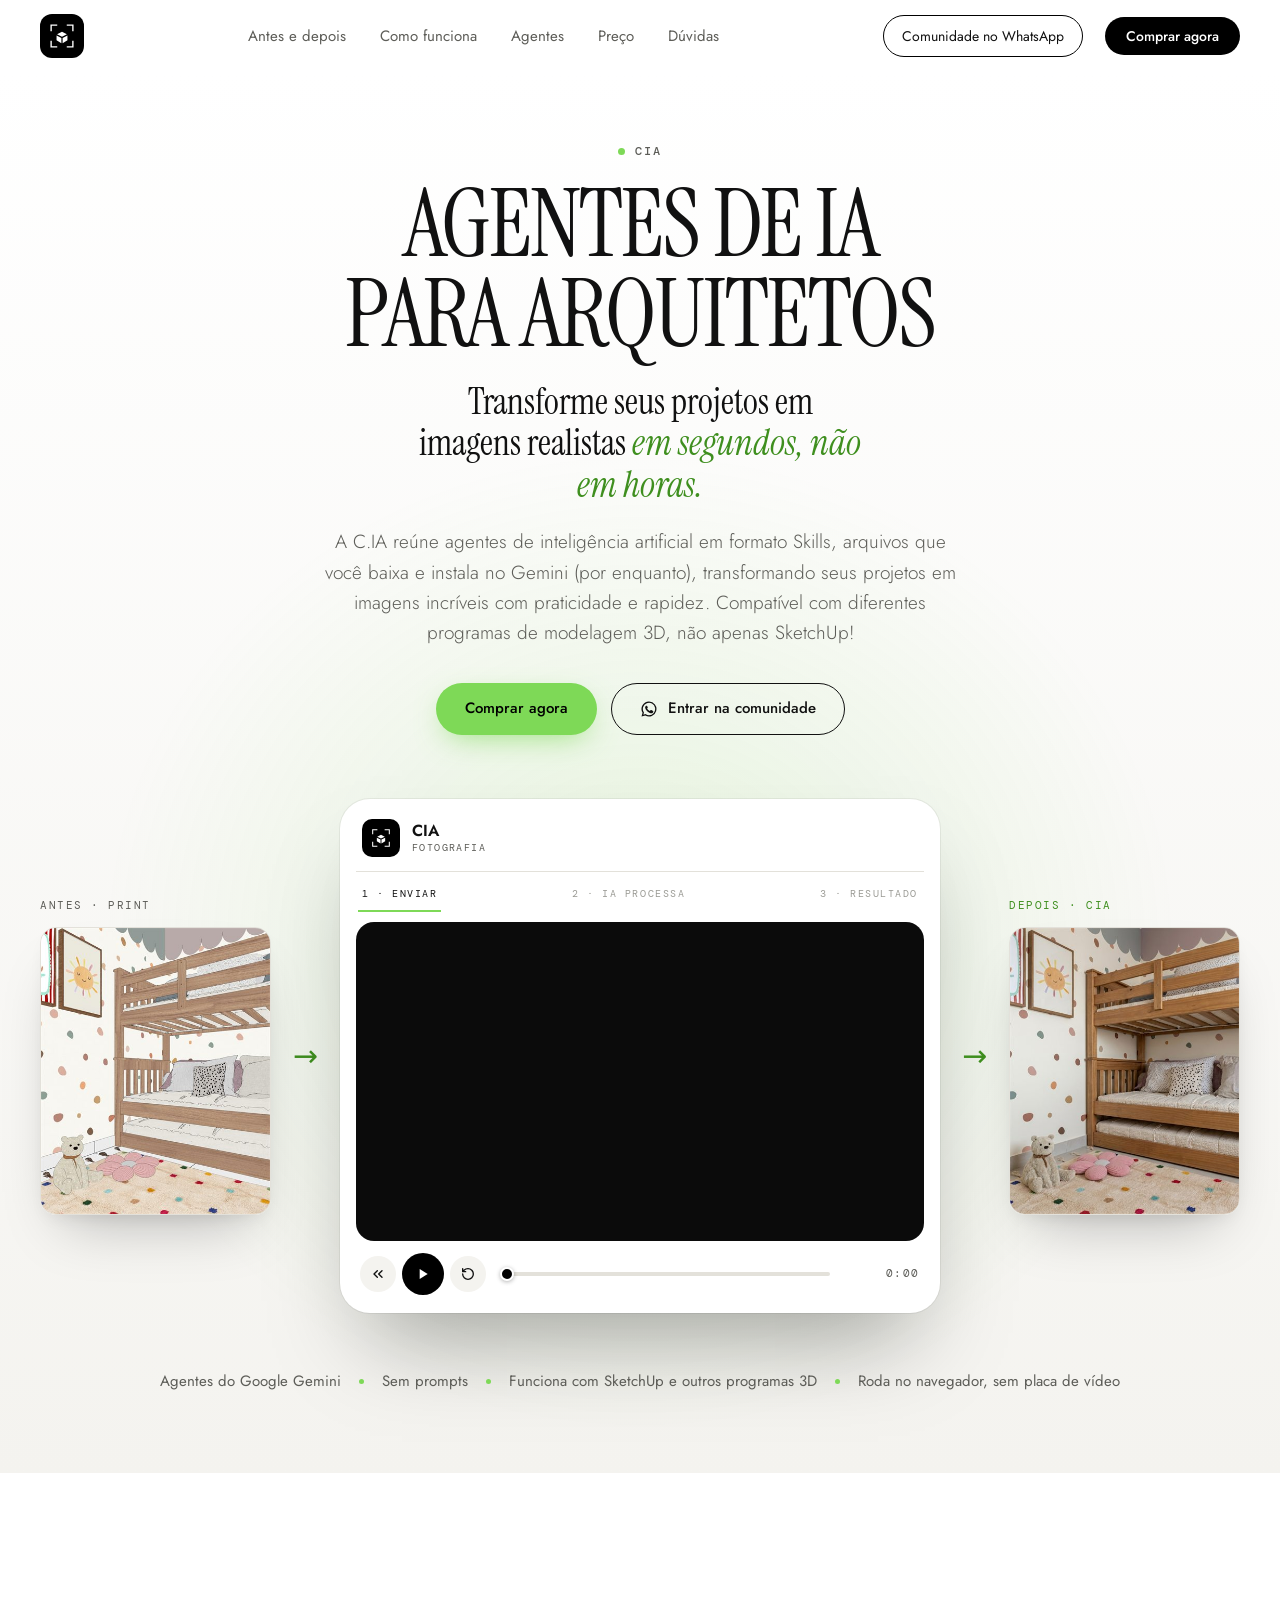
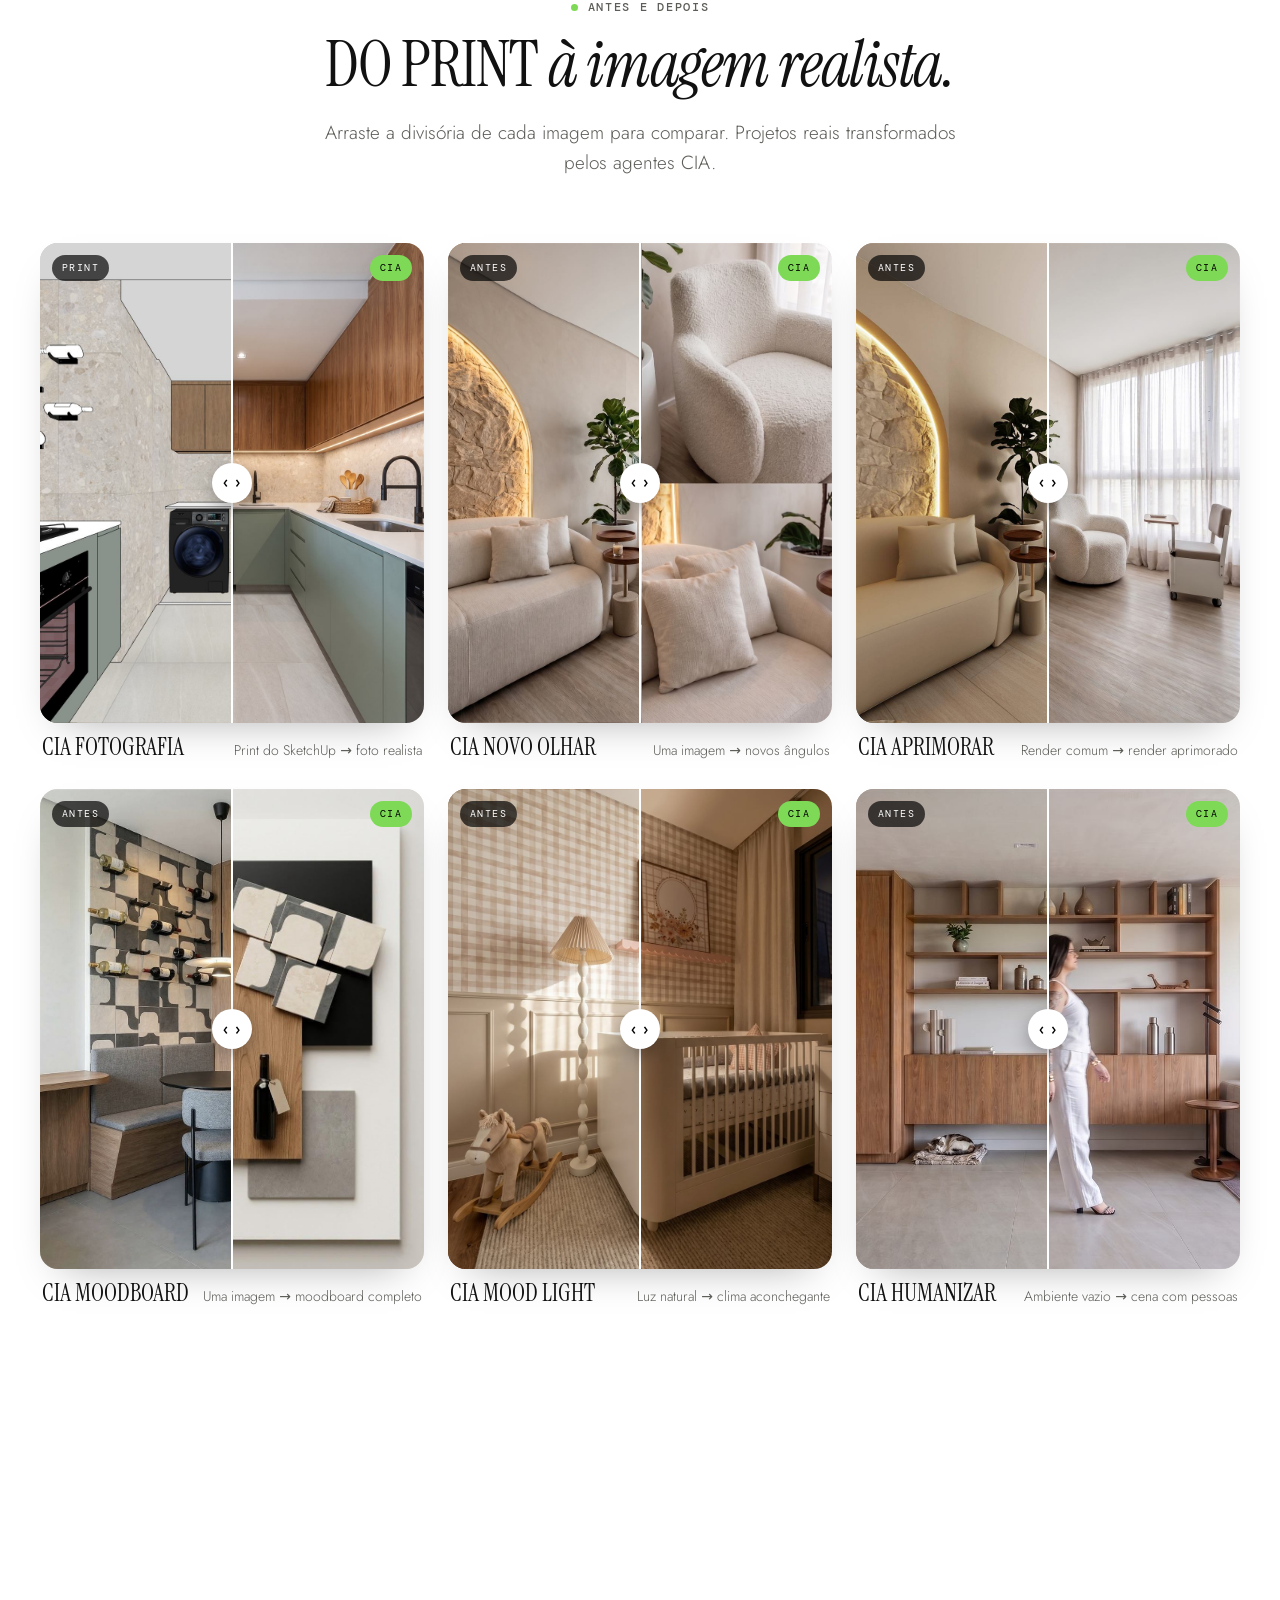
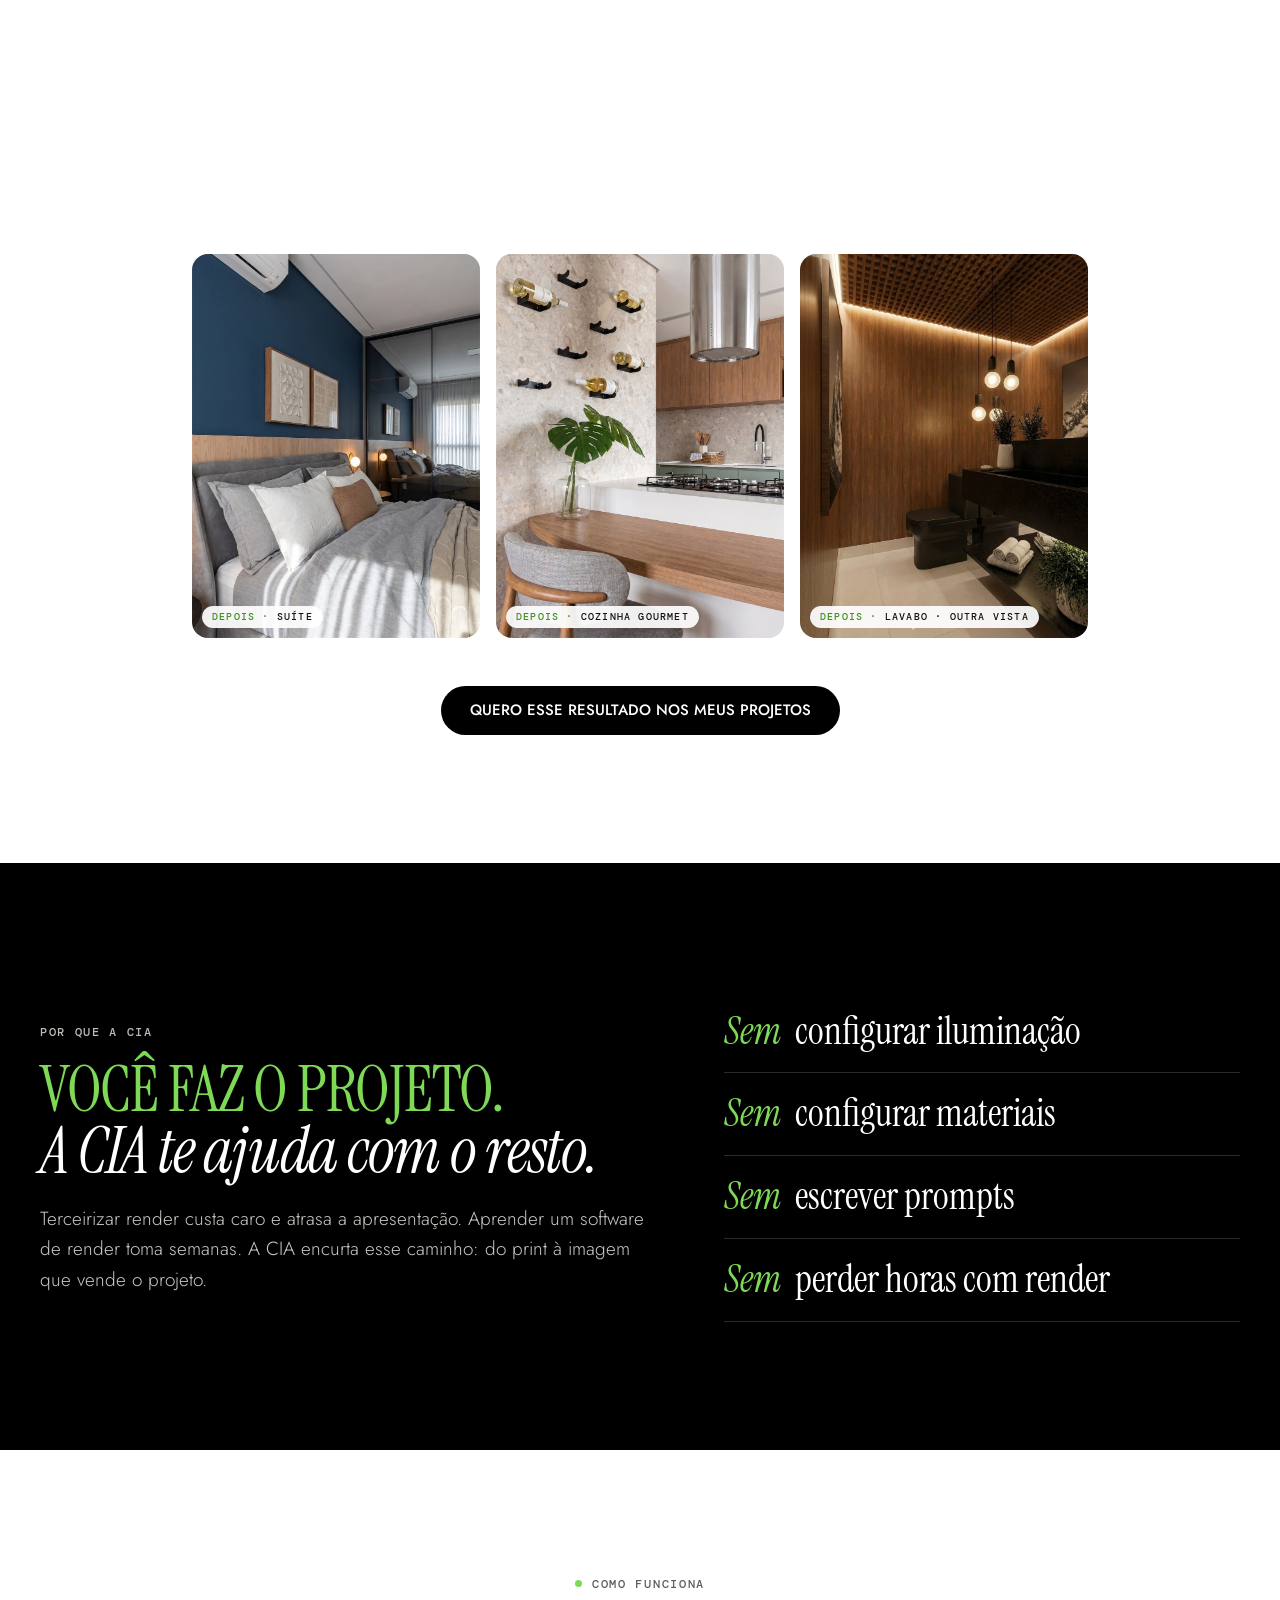
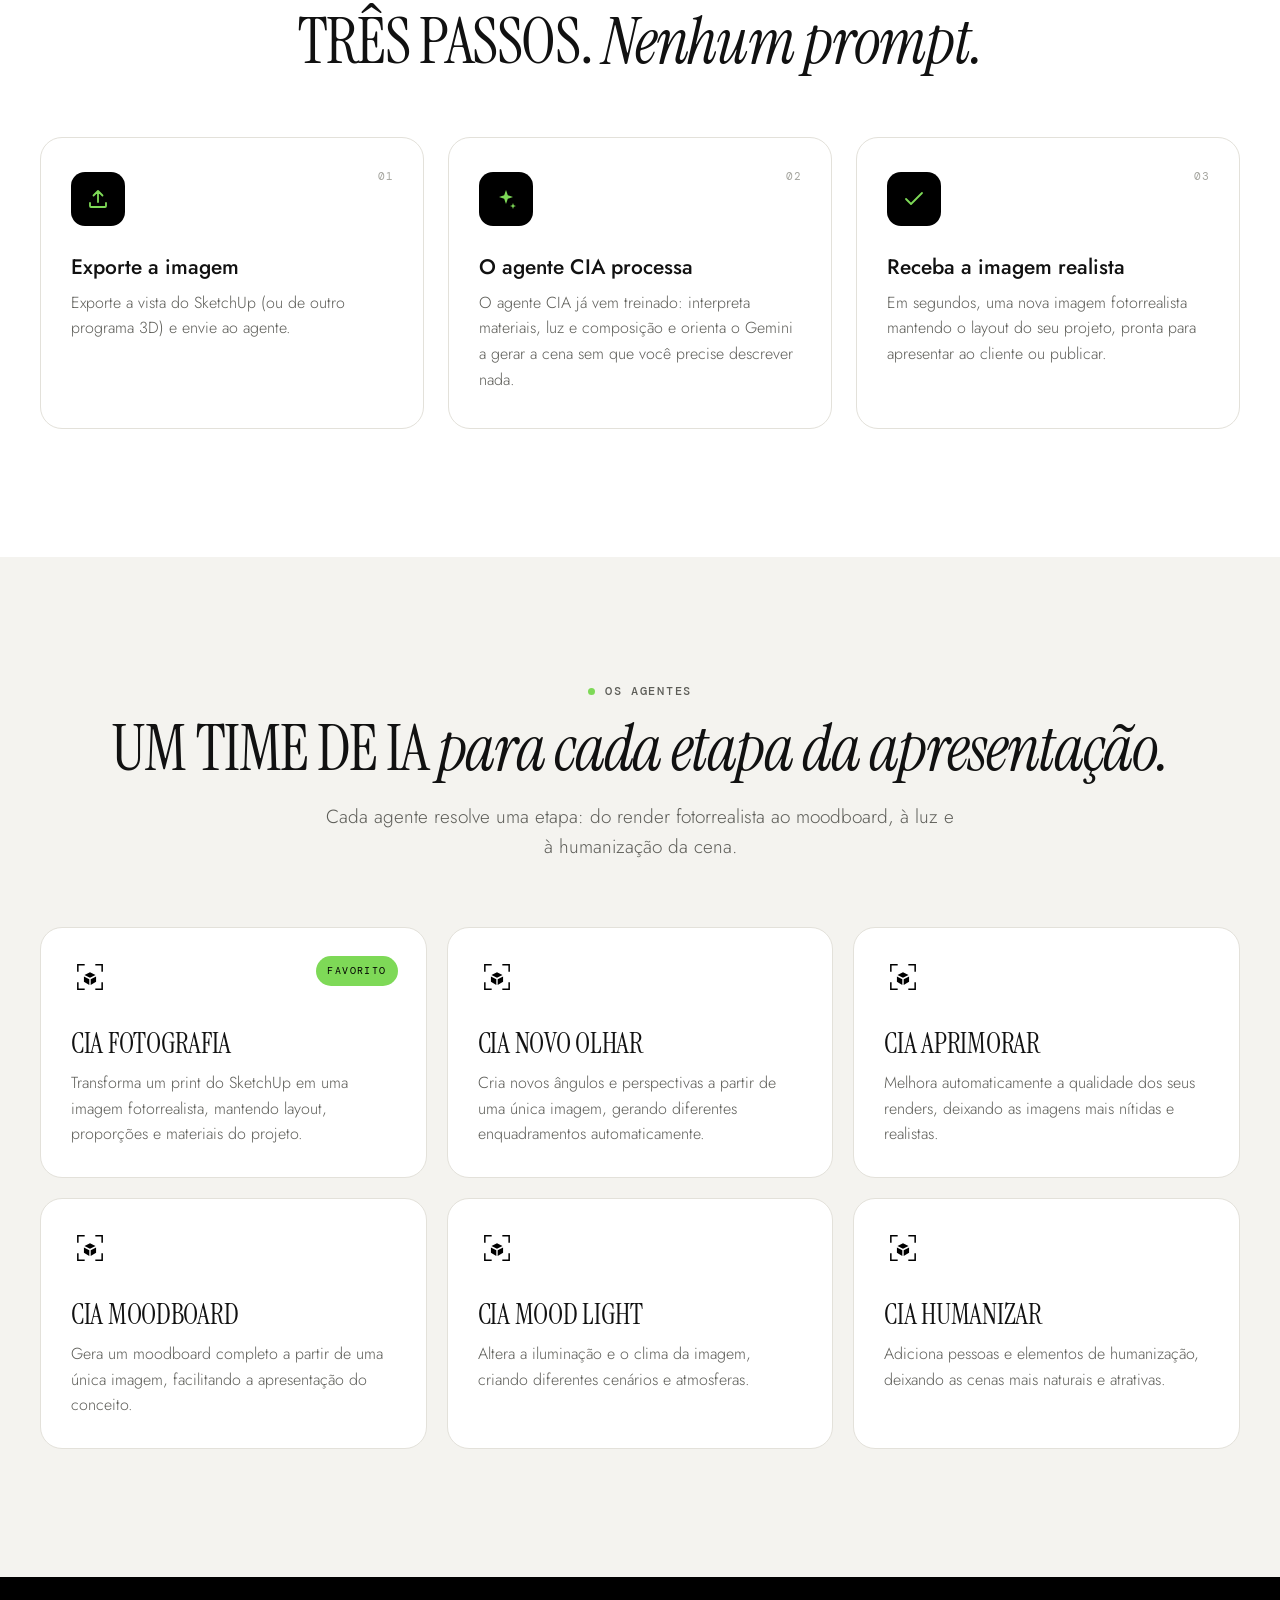
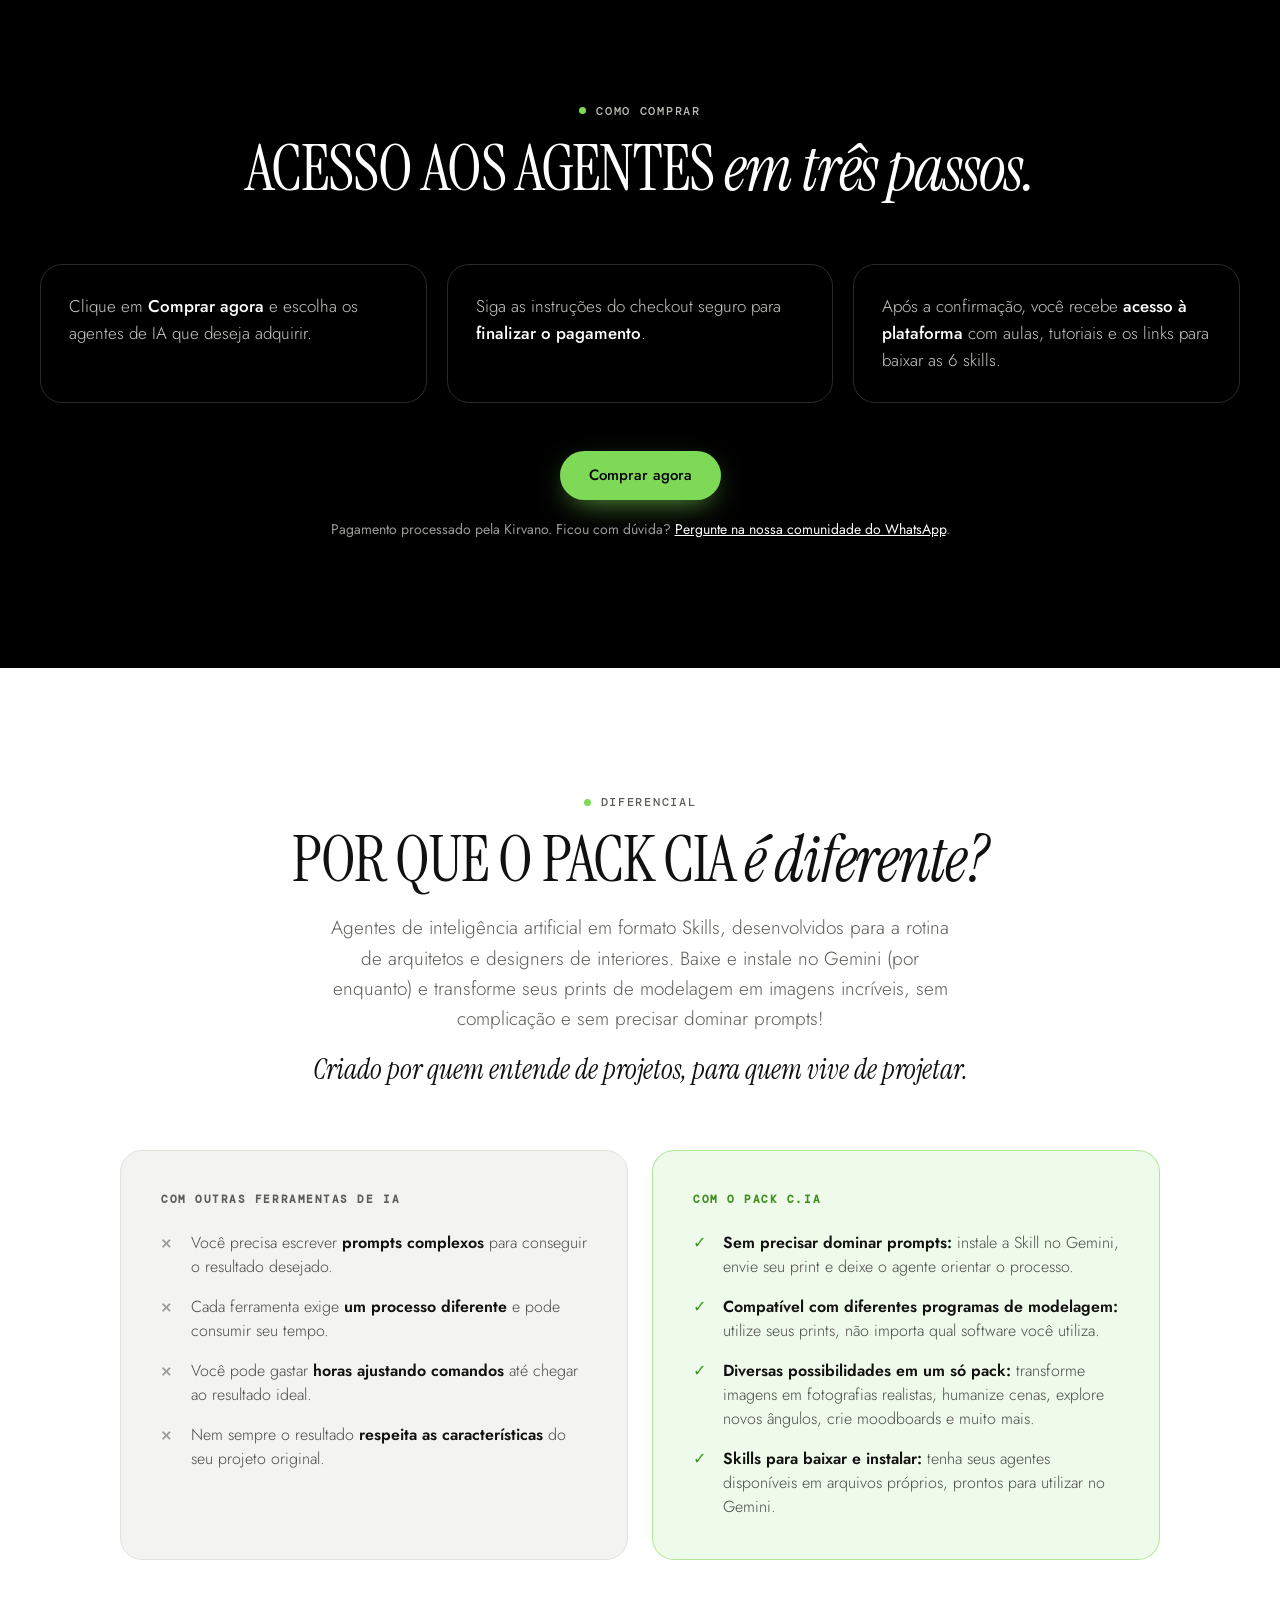
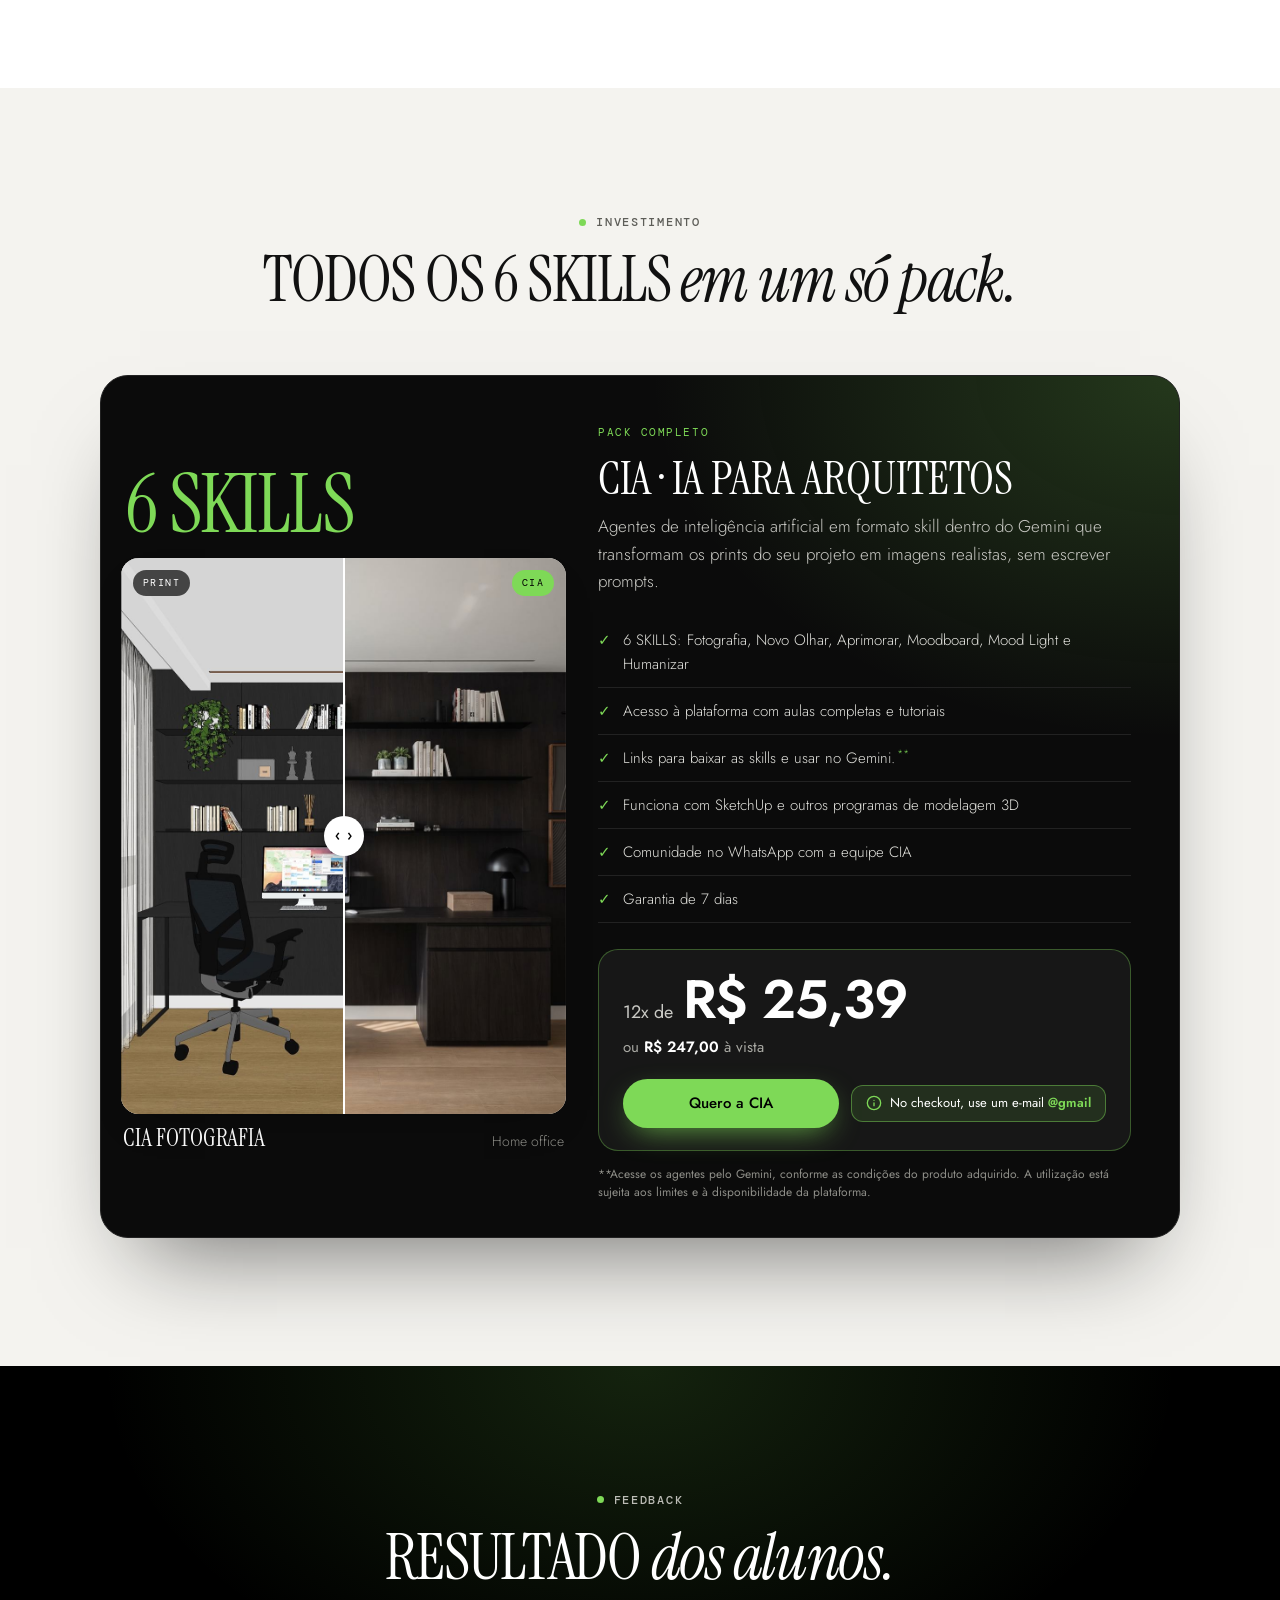
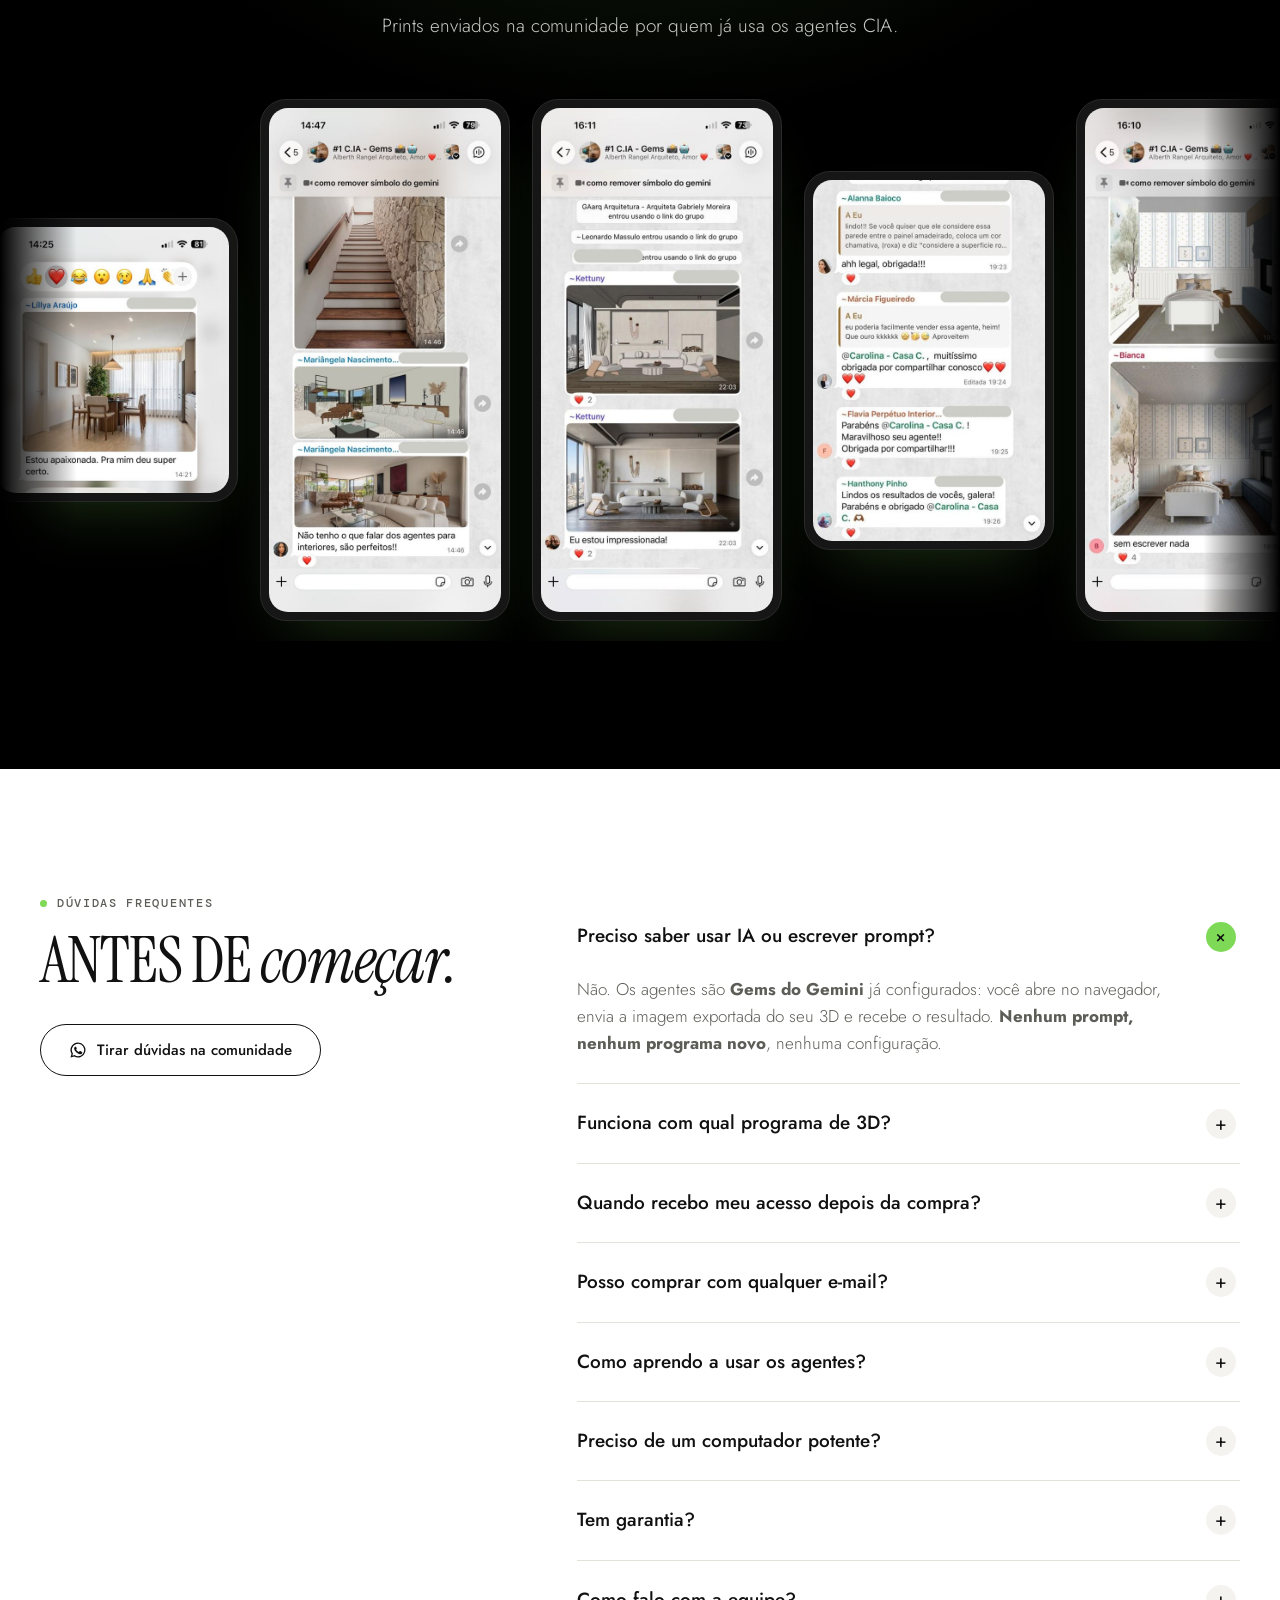
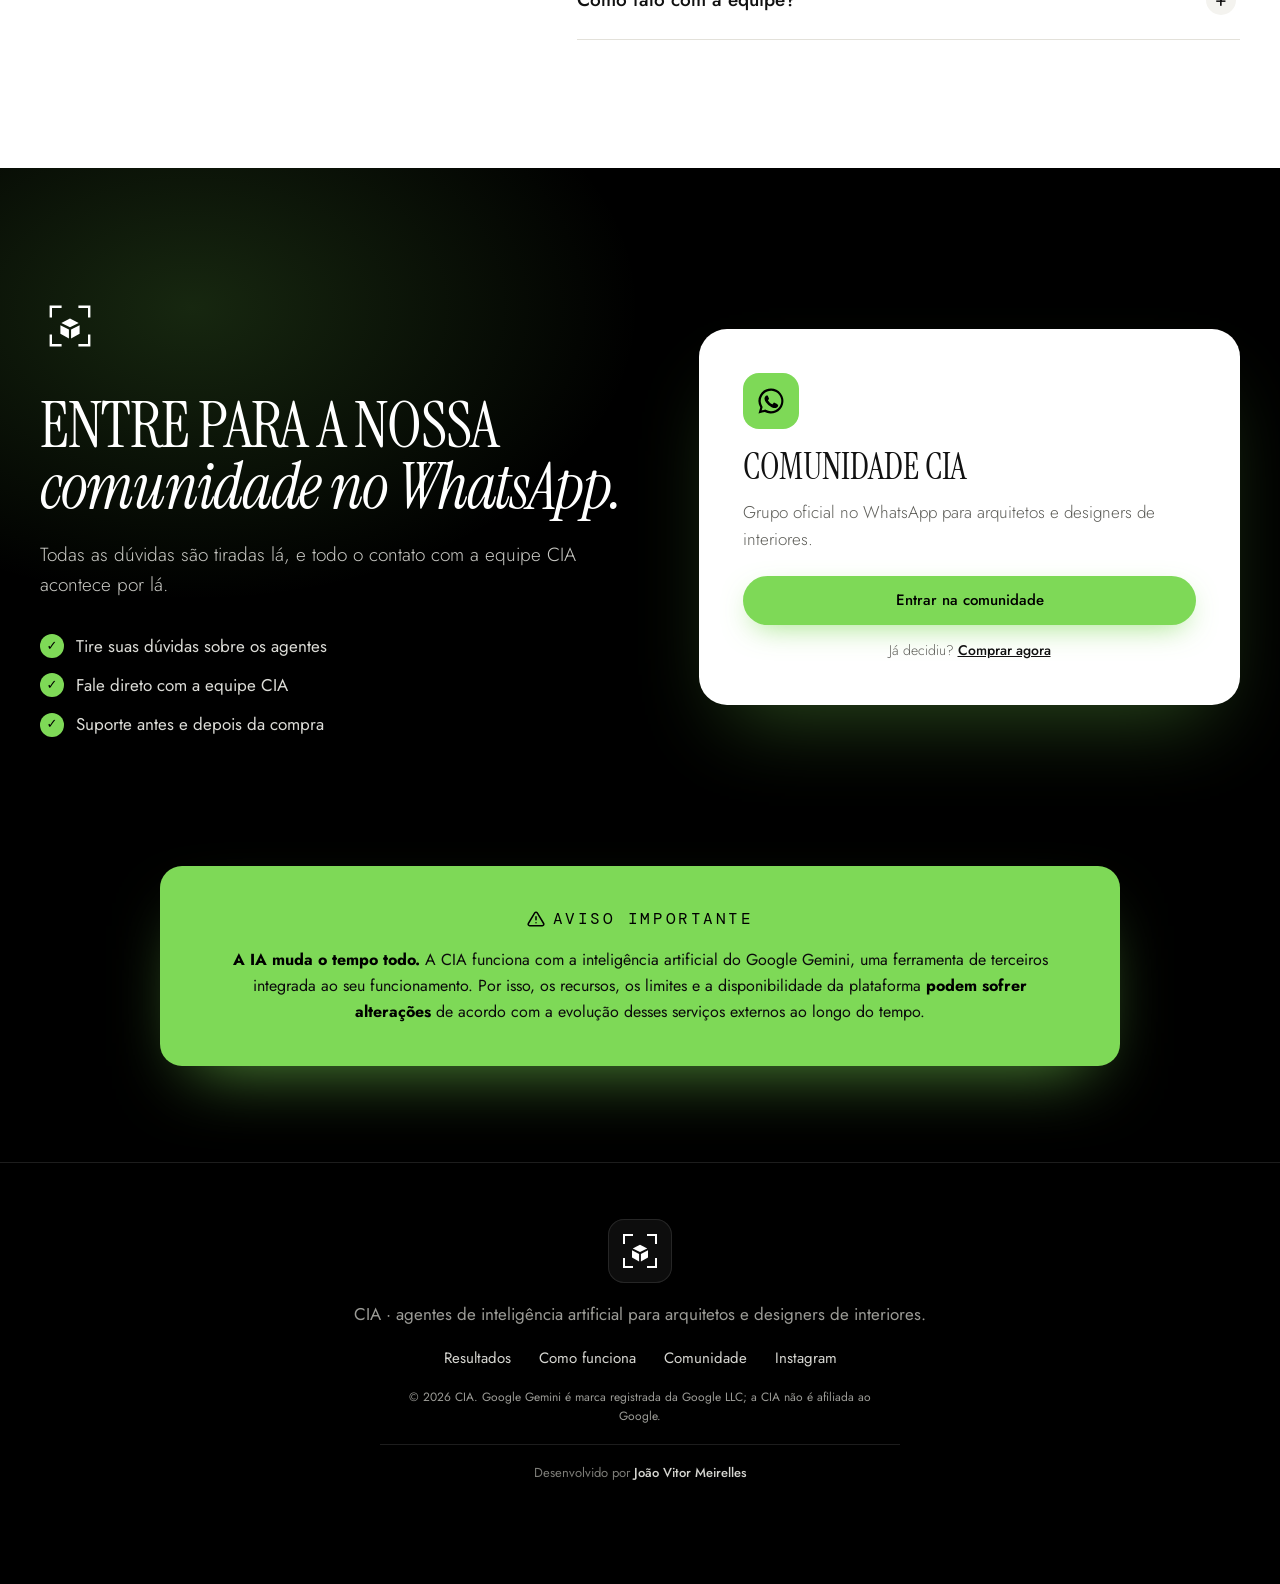
==== commit 65f3883f: "Landing CIA: novo vídeo e hero, textos sobre Skills e preço R$ 247 - Vídeo novo (HEVC + reserva H.26" ====
--- a/ciagems/index.html
+++ b/ciagems/index.html
@@ -52,7 +52,7 @@
       </nav>
       <div class="header__ctas">
         <a href="https://chat.whatsapp.com/DmMdWaeo3gD4I7mkdmJ39l" class="header__link js-community" target="_blank" rel="noopener">Comunidade no WhatsApp</a>
-        <a href="https://pay.kirvano.com/f1d02b69-e7e2-480e-be9c-6d76dfe5c490" class="btn btn--dark btn--sm js-buy" target="_blank" rel="noopener">Comprar agora</a>
+        <a href="https://pay.kirvano.com/5ab20fad-241f-4e62-a92f-2e8d2a5e099b" class="btn btn--dark btn--sm js-buy" target="_blank" rel="noopener">Comprar agora</a>
       </div>
     </div>
   </header>
@@ -65,7 +65,7 @@
           <p class="eyebrow"><span class="dot"></span> CIA</p>
           <h1 class="display">Agentes de IA<br>para arquitetos</h1>
           <p class="hero__sub">Transforme seus projetos em imagens realistas <em>em segundos, não em horas.</em></p>
-          <p class="lead">A CIA reúne agentes de inteligência artificial dentro do Gemini (por enquanto), para transformar seus projetos em imagens incríveis. E funciona com diferentes programas de modelagem 3D, não apenas SketchUp.</p>
+          <p class="lead">A C.IA reúne agentes de inteligência artificial em formato Skills, arquivos que você baixa e instala no Gemini (por enquanto), transformando seus projetos em imagens incríveis com praticidade e rapidez. Compatível com diferentes programas de modelagem 3D, não apenas SketchUp!</p>
           <div class="hero__ctas">
             <a href="#preco" class="btn btn--green">Comprar agora</a>
             <a href="https://chat.whatsapp.com/DmMdWaeo3gD4I7mkdmJ39l" class="btn btn--ghost js-community" target="_blank" rel="noopener"><svg class="btn__icon" aria-hidden="true"><use href="#wa-icon"/></svg> Entrar na comunidade</a>
@@ -76,7 +76,7 @@
         <div class="stage" aria-label="Demonstração: do print à imagem realista">
           <figure class="stage__card stage__card--before reveal">
             <figcaption class="stage__label mono">Antes · Print</figcaption>
-            <img src="assets/img/hero-antes.jpg" alt="Print do SketchUp de um lavabo com forro de madeira e bancada preta" width="440" height="550">
+            <img src="assets/img/hero-antes.jpg" alt="Print do SketchUp de um quarto infantil com beliche de madeira e parede de bolinhas" width="440" height="550">
           </figure>
 
           <span class="stage__arrow" aria-hidden="true">→</span>
@@ -117,7 +117,7 @@
 
           <figure class="stage__card stage__card--after reveal">
             <figcaption class="stage__label stage__label--green mono">Depois · CIA</figcaption>
-            <img src="assets/img/hero-depois.jpg" alt="Imagem fotorrealista do mesmo lavabo gerada pela CIA" width="410" height="512">
+            <img src="assets/img/hero-depois.jpg" alt="Imagem fotorrealista do mesmo quarto infantil gerada pela CIA" width="440" height="550">
           </figure>
         </div>
 
@@ -232,7 +232,7 @@
         <ol class="buy-steps">
           <li class="reveal"><p>Clique em <strong>Comprar agora</strong> e escolha os agentes de IA que deseja adquirir.</p></li>
           <li class="reveal"><p>Siga as instruções do checkout seguro para <strong>finalizar o pagamento</strong>.</p></li>
-          <li class="reveal"><p>Após a confirmação, você recebe <strong>acesso à plataforma</strong> com aulas, tutoriais e os links dos seus agentes.</p></li>
+          <li class="reveal"><p>Após a confirmação, você recebe <strong>acesso à plataforma</strong> com aulas, tutoriais e os links para baixar as 6 skills.</p></li>
         </ol>
         <div class="center reveal">
           <a href="#preco" class="btn btn--green">Comprar agora</a>
@@ -247,7 +247,7 @@
         <header class="section__head reveal">
           <p class="eyebrow"><span class="dot"></span> Diferencial</p>
           <h2 class="display display--md">Por que o Pack CIA <em>é diferente?</em></h2>
-          <p class="lead">Agentes de inteligência artificial desenvolvidos para a rotina de arquitetos e designers de interiores, que transformam seus prints de modelagem em imagens incríveis, sem complicação e sem precisar dominar prompts.</p>
+          <p class="lead">Agentes de inteligência artificial em formato Skills, desenvolvidos para a rotina de arquitetos e designers de interiores. Baixe e instale no Gemini (por enquanto) e transforme seus prints de modelagem em imagens incríveis, sem complicação e sem precisar dominar prompts!</p>
           <p class="diff__motto">Criado por quem entende de projetos, para quem vive de projetar.</p>
         </header>
 
@@ -262,15 +262,59 @@
             </ul>
           </div>
           <div class="diff__box diff__box--cia reveal">
-            <h3 class="mono">Com o Pack CIA</h3>
+            <h3 class="mono">Com o Pack C.IA</h3>
             <ul>
-              <li><strong>Sem precisar escrever prompts:</strong> envie seu print e deixe o agente orientar o processo.</li>
-              <li><strong>Compatível com diferentes programas de modelagem:</strong> use seus prints, não importa qual software você utiliza.</li>
+              <li><strong>Sem precisar dominar prompts:</strong> instale a Skill no Gemini, envie seu print e deixe o agente orientar o processo.</li>
+              <li><strong>Compatível com diferentes programas de modelagem:</strong> utilize seus prints, não importa qual software você utiliza.</li>
               <li><strong>Diversas possibilidades em um só pack:</strong> transforme imagens em fotografias realistas, humanize cenas, explore novos ângulos, crie moodboards e muito mais.</li>
-              <li><strong>Mais agilidade para apresentar seus projetos:</strong> otimize seu fluxo de trabalho e dedique mais tempo à criação.</li>
+              <li><strong>Skills para baixar e instalar:</strong> tenha seus agentes disponíveis em arquivos próprios, prontos para utilizar no Gemini.</li>
             </ul>
           </div>
         </div>
+      </div>
+    </section>
+
+    <!-- ===================== PREÇO ===================== -->
+    <section class="section section--cream" id="preco">
+      <div class="container">
+        <header class="section__head reveal">
+          <p class="eyebrow"><span class="dot"></span> Investimento</p>
+          <h2 class="display display--md">Todos os 6 skills <em>em um só pack.</em></h2>
+        </header>
+
+        <article class="plan reveal">
+          <div class="plan__media" id="planCompare">
+            <p class="plan__count">6 skills</p>
+            <!-- comparador preenchido por js/main.js -->
+          </div>
+
+          <div class="plan__body">
+            <p class="plan__tag mono">Pack completo</p>
+            <h3 class="plan__title">CIA · IA para arquitetos</h3>
+            <p class="plan__desc">Agentes de inteligência artificial em formato skill dentro do Gemini que transformam os prints do seu projeto em imagens realistas, sem escrever prompts.</p>
+
+            <ul class="plan__list">
+              <li>6 SKILLS: Fotografia, Novo Olhar, Aprimorar, Moodboard, Mood Light e Humanizar</li>
+              <li>Acesso à plataforma com aulas completas e tutoriais</li>
+              <li><span>Links para baixar as skills e usar no Gemini.<sup>**</sup></span></li>
+              <li>Funciona com SketchUp e outros programas de modelagem 3D</li>
+              <li>Comunidade no WhatsApp com a equipe CIA</li>
+              <li>Garantia de 7 dias</li>
+            </ul>
+
+            <div class="plan__price">
+              <div>
+                <p class="plan__installments"><span class="plan__times">12x de</span> <strong>R$ 25,39</strong></p>
+                <p class="plan__cash">ou <strong>R$ 247,00</strong> à vista</p>
+              </div>
+              <div class="buy-row">
+                <a href="https://pay.kirvano.com/5ab20fad-241f-4e62-a92f-2e8d2a5e099b" class="btn btn--green js-buy" target="_blank" rel="noopener">Quero a CIA</a>
+                <span class="gmail-hint"><svg viewBox="0 0 24 24" aria-hidden="true"><path fill="none" stroke="currentColor" stroke-width="2" stroke-linecap="round" stroke-linejoin="round" d="M12 22a10 10 0 100-20 10 10 0 000 20zM12 16v-4M12 8h.01"/></svg><span>No checkout, use um e-mail <strong>@gmail</strong></span></span>
+              </div>
+            </div>
+            <p class="plan__note">**Acesse os agentes pelo Gemini, conforme as condições do produto adquirido. A utilização está sujeita aos limites e à disponibilidade da plataforma.</p>
+          </div>
+        </article>
       </div>
     </section>
 
@@ -287,50 +331,6 @@
         <div class="marquee__track" id="feedbackTrack">
           <!-- preenchido por js/main.js -->
         </div>
-      </div>
-    </section>
-
-    <!-- ===================== PREÇO ===================== -->
-    <section class="section section--cream" id="preco">
-      <div class="container">
-        <header class="section__head reveal">
-          <p class="eyebrow"><span class="dot"></span> Investimento</p>
-          <h2 class="display display--md">Todos os agentes <em>em um só pack.</em></h2>
-        </header>
-
-        <article class="plan reveal">
-          <div class="plan__media" id="planCompare">
-            <!-- comparador preenchido por js/main.js -->
-          </div>
-
-          <div class="plan__body">
-            <p class="plan__tag mono">Pack completo</p>
-            <h3 class="plan__title">CIA · IA para arquitetos</h3>
-            <p class="plan__desc">Agentes de inteligência artificial dentro do Gemini que transformam os prints do seu projeto em imagens realistas, sem escrever prompts.</p>
-
-            <ul class="plan__list">
-              <li>6 agentes: Fotografia, Novo Olhar, Aprimorar, Moodboard, Mood Light e Humanizar</li>
-              <li>Acesso à plataforma com aulas completas e tutoriais</li>
-              <li><span>Links para usar seus agentes direto no Gemini<sup>**</sup></span></li>
-              <li>Funciona com SketchUp e outros programas de modelagem 3D</li>
-              <li>Comunidade no WhatsApp com a equipe CIA</li>
-              <li><strong>Garantia de 7 dias</strong></li>
-            </ul>
-
-            <div class="plan__price">
-              <div>
-                <p class="plan__installments"><span class="plan__times">12x de</span> <strong>R$ 15,14<sup>*</sup></strong></p>
-                <p class="plan__cash">ou <strong>R$ 147,00</strong> à vista</p>
-              </div>
-              <div class="buy-row">
-                <a href="https://pay.kirvano.com/f1d02b69-e7e2-480e-be9c-6d76dfe5c490" class="btn btn--green js-buy" target="_blank" rel="noopener">Quero a CIA</a>
-                <span class="gmail-hint"><svg viewBox="0 0 24 24" aria-hidden="true"><path fill="none" stroke="currentColor" stroke-width="2" stroke-linecap="round" stroke-linejoin="round" d="M12 22a10 10 0 100-20 10 10 0 000 20zM12 16v-4M12 8h.01"/></svg><span>No checkout, use um e-mail <strong>@gmail</strong></span></span>
-              </div>
-            </div>
-            <p class="plan__note">*Parcelado no cartão de crédito, com juros do parcelamento. Pagamento seguro pela Kirvano e acesso liberado após a confirmação.</p>
-            <p class="plan__note plan__note--tight">**Acesse os agentes pelo Gemini, conforme as condições do produto adquirido. A utilização está sujeita aos limites e à disponibilidade da plataforma.</p>
-          </div>
-        </article>
       </div>
     </section>
 
--- a/ciagems/css/styles.css
+++ b/ciagems/css/styles.css
@@ -322,8 +322,7 @@
 .device__title { font-weight: 600; font-size: 16px; line-height: 1; display: flex; flex-direction: column; gap: 4px; }
 .device__title small { font: 400 10px/1 var(--mono); letter-spacing: .14em; text-transform: uppercase; color: var(--muted); }
 .device__screen { position: relative; overflow: hidden; border-radius: 18px; background: #0b0b0b; aspect-ratio: var(--vratio, 16 / 9); }
-/* corta as faixas pretas gravadas nas bordas do vídeo */
-.device__screen video { width: 100%; height: 100%; object-fit: cover; transform: scale(1.045); cursor: pointer; }
+.device__screen video { width: 100%; height: 100%; object-fit: cover; cursor: pointer; }
 
 .player { display: flex; align-items: center; gap: 6px; padding: 12px 4px 2px; }
 .player__btn { flex: none; width: 36px; height: 36px; border-radius: 50%; border: 0; background: var(--cream); color: var(--ink); display: grid; place-items: center; cursor: pointer; transition: background .2s; }
@@ -374,7 +373,8 @@
 /* ---------- Preço ---------- */
 .plan { display: grid; grid-template-columns: minmax(0, .9fr) minmax(0, 1.1fr); max-width: 1080px; margin-inline: auto; border-radius: 28px; overflow: hidden; color: var(--white); border: 1px solid #222;
   background: radial-gradient(70% 60% at 100% 0%, rgba(126,217,87,.22), transparent 70%), #0b0b0b; box-shadow: 0 50px 90px -40px rgba(0,0,0,.55); }
-.plan__media { padding: 20px; display: flex; align-items: center; }
+.plan__media { padding: 20px; display: flex; flex-direction: column; justify-content: center; gap: 16px; }
+.plan__count { font: 400 clamp(56px, 6.4vw, 88px)/.9 var(--serif); letter-spacing: -.02em; text-transform: uppercase; color: var(--green); padding: 8px 4px 0; }
 .plan__media .cmp { width: 100%; }
 .plan__media .cmp__frame { aspect-ratio: 4/5; }
 .plan__media .cmp figcaption strong { color: var(--white); }
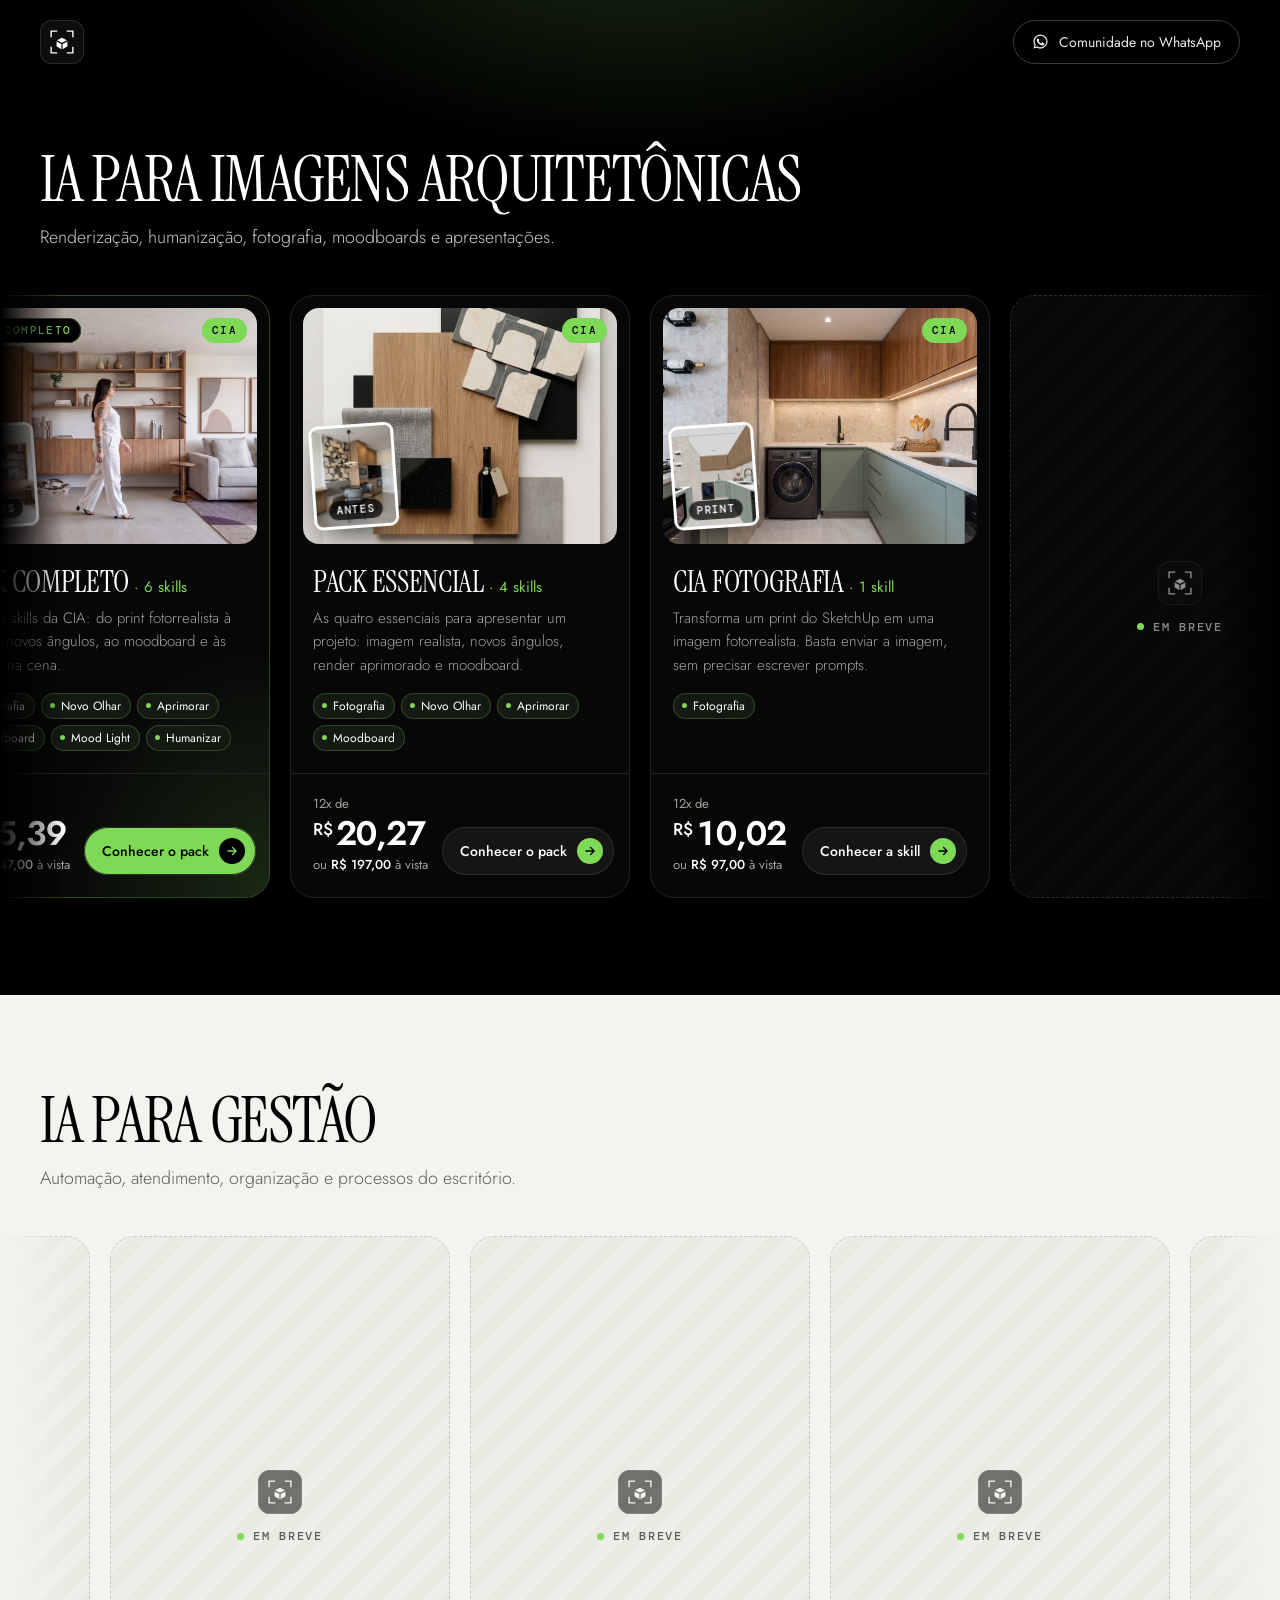
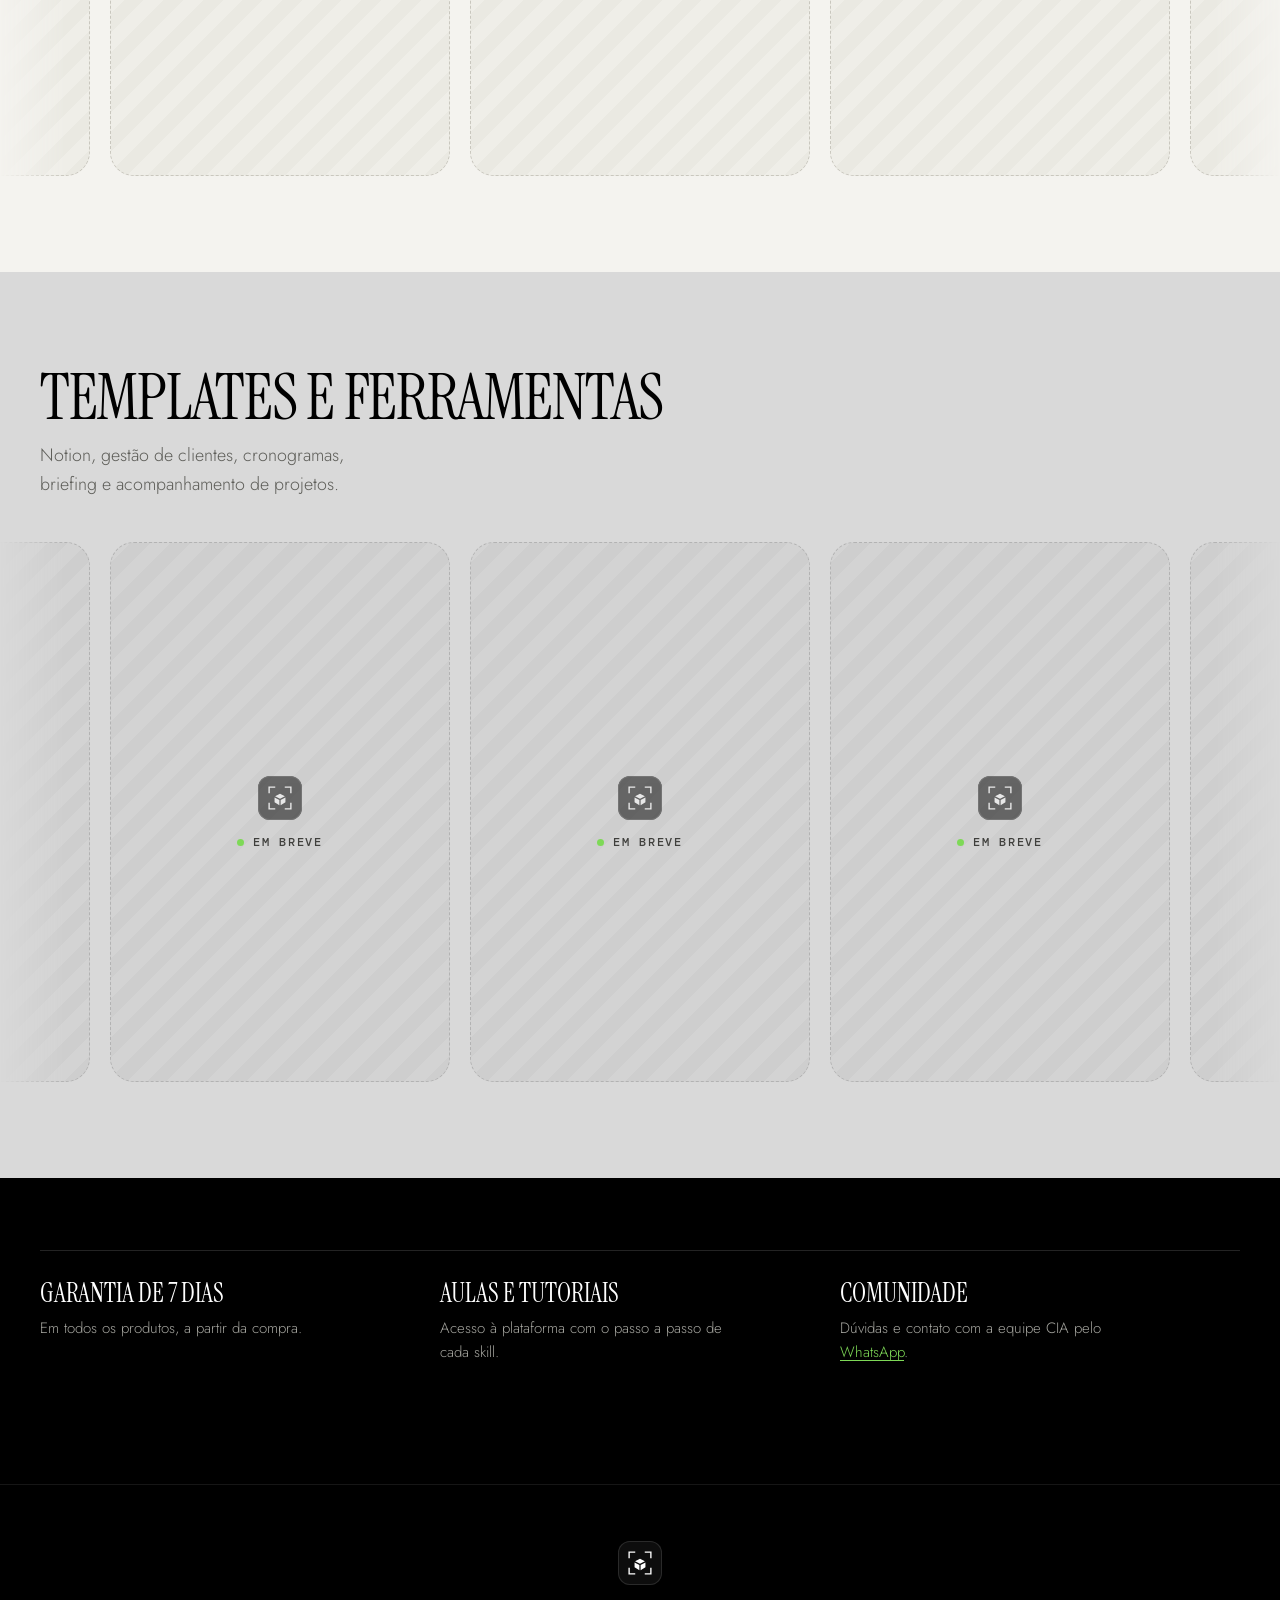
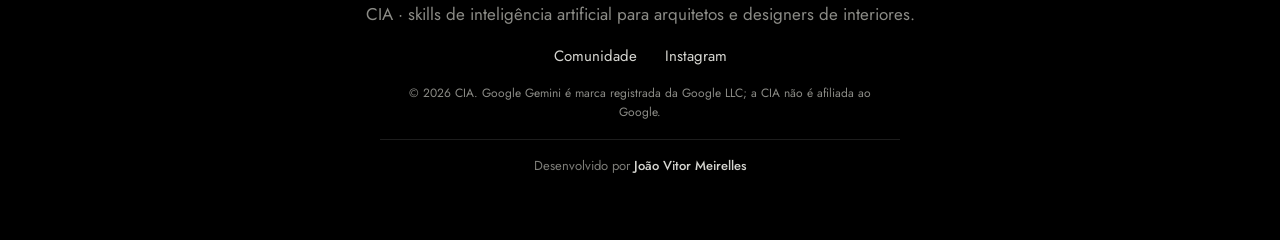
==== commit 97e12f66: "CIA: vitrine em /ciagems/ e landings de 6, 4 skills e Fotografia - Landing do pack completo movida p" ====
--- a/ciagems/index.html
+++ b/ciagems/index.html
@@ -1,20 +1,20 @@
 <!doctype html>
-<html lang="pt-BR" class="no-js">
+<html lang="pt-BR">
 <head>
   <meta charset="utf-8">
-  <!-- A página fica em uma subpasta (/ciagems/). Sem a barra final, os caminhos relativos
-       (css/, js/, assets/) apontariam para a raiz do domínio; então completamos a barra. -->
+  <!-- Vitrine da CIA em /ciagems/. Sem a barra final, os caminhos relativos (assets/, pack6skills/…)
+       apontariam para a raiz do domínio; então completamos a barra. -->
   <script>
     if (!/\/$|\.html?$/.test(location.pathname)) location.replace(location.pathname + "/" + location.search + location.hash);
   </script>
   <meta name="viewport" content="width=device-width, initial-scale=1">
-  <title>CIA · Agentes de IA para arquitetos</title>
+  <title>CIA · Skills de IA para arquitetos</title>
   <link rel="canonical" href="https://casacinteriores.com.br/ciagems/">
-  <meta name="description" content="Transforme seus projetos em imagens realistas em segundos, não em horas. A CIA reúne agentes de inteligência artificial dentro do Gemini, para arquitetos e designers de interiores.">
+  <meta name="description" content="Skills de inteligência artificial para o Gemini que transformam o print do seu projeto em imagens incríveis. Escolha entre o pack com 6 skills, o pack com 4 skills ou a CIA Fotografia.">
   <meta name="theme-color" content="#000000">
   <meta property="og:type" content="website">
-  <meta property="og:title" content="CIA · Agentes de IA para arquitetos">
-  <meta property="og:description" content="Agentes de IA no Google Gemini que transformam o print do seu projeto em imagem realista.">
+  <meta property="og:title" content="CIA · Skills de IA para arquitetos">
+  <meta property="og:description" content="Pack com 6 skills, pack com 4 skills ou só a CIA Fotografia. Escolha o seu.">
   <meta property="og:url" content="https://casacinteriores.com.br/ciagems/">
   <meta property="og:image" content="https://casacinteriores.com.br/ciagems/assets/img/og-cover.jpg">
   <link rel="icon" href="assets/img/icon.svg" type="image/svg+xml">
@@ -22,11 +22,170 @@
   <link rel="preconnect" href="https://fonts.googleapis.com">
   <link rel="preconnect" href="https://fonts.gstatic.com" crossorigin>
   <link rel="stylesheet" href="https://fonts.googleapis.com/css2?family=Instrument+Serif:ital@0;1&family=Jost:wght@300;400;500;600&family=DM+Mono:wght@400;500&display=swap">
-  <link rel="preload" as="image" href="assets/img/hero-depois.jpg">
-  <link rel="stylesheet" href="css/styles.css">
+  <style>
+    /* Paleta oficial da CIA: #000000 · #ffffff · #7ed957 · #f4f3ef */
+    :root {
+      --black: #000;
+      --white: #fff;
+      --green: #7ed957;
+      --cream: #f4f3ef;
+      --ink: #0b0b0b;
+      --text: #e9e8e3;
+      --muted: #a3a39d;
+      --line: #232323;
+      --serif: "Instrument Serif", "Times New Roman", serif;
+      --sans: "Jost", system-ui, -apple-system, "Segoe UI", sans-serif;
+      --mono: "DM Mono", ui-monospace, Consolas, monospace;
+      --ease: cubic-bezier(.16, 1, .3, 1);
+    }
+
+    *, *::before, *::after { box-sizing: border-box; }
+    html { scroll-behavior: smooth; -webkit-text-size-adjust: 100%; scrollbar-color: #2e2e2e var(--black); }
+    body { margin: 0; background: var(--black); color: var(--text); font: 400 17px/1.6 var(--sans); overflow-x: hidden; }
+    ::selection { background: var(--green); color: var(--black); }
+    img { display: block; max-width: 100%; height: auto; }
+    a { color: inherit; }
+    h1, h2, p { margin: 0; }
+    :focus-visible { outline: 2px solid var(--green); outline-offset: 4px; border-radius: 6px; }
+
+    .container { width: min(1200px, 100% - 40px); margin-inline: auto; }
+    .brand-mark { width: 44px; height: 44px; border-radius: 12px; background: #0d0d0d; box-shadow: inset 0 0 0 1px #2a2a2a; color: var(--white); display: grid; place-items: center; flex: none; }
+    .brand-mark svg { width: 34px; height: 34px; }
+
+    /* ---------- Topo ---------- */
+    .header { position: absolute; inset: 0 0 auto; z-index: 10; }
+    .header__inner { display: flex; align-items: center; justify-content: space-between; height: 84px; }
+    .header__link { display: inline-flex; align-items: center; gap: 10px; font-size: 14px; text-decoration: none; padding: 10px 18px; border: 1.5px solid #3a3a3a; border-radius: 999px; transition: border-color .25s, background .25s, color .25s; }
+    .header__link:hover { border-color: var(--green); color: var(--green); }
+    .header__link svg { width: 17px; height: 17px; }
+
+    .visually-hidden { position: absolute; width: 1px; height: 1px; overflow: hidden; clip-path: inset(50%); white-space: nowrap; }
+
+    /* ---------- Categorias ---------- */
+    main { position: relative; isolation: isolate; }
+    main::before { content: ""; position: absolute; inset: -84px 0 auto; height: 560px; z-index: -1; background: radial-gradient(50% 60% at 50% 0%, rgba(126,217,87,.2), transparent 70%); }
+    /* Cada categoria tem a sua cor: preto e creme da CIA, cinza da Casa C. (#d9d9d9); o verde fica nos detalhes */
+    .cat { padding: 96px 0 72px; }
+    .cat:first-of-type { padding-top: 150px; }
+    .cat--cream { background: var(--cream); color: var(--ink); }
+    .cat--light { background: #d9d9d9; color: var(--ink); }
+    .cat--cream .cat__head h2, .cat--light .cat__head h2 { color: var(--black); }
+    .cat--cream .cat__head p, .cat--light .cat__head p { color: #5d5d58; }
+    .cat__head { margin-bottom: 30px; }
+    .cat__head h2 { font: 400 clamp(38px, 5vw, 64px)/.95 var(--serif); letter-spacing: -.02em; text-transform: uppercase; color: var(--white); text-wrap: balance; }
+    .cat__head p { margin-top: 12px; font-size: clamp(16px, 1.4vw, 18px); font-weight: 300; color: #c9c9c4; max-width: 60ch; text-wrap: balance; }
+
+    /* Faixa arrastável (mesmo gesto do feedback das landings), sem andar sozinha */
+    .marquee { position: relative; overflow: hidden; cursor: grab; touch-action: pan-y; user-select: none; -webkit-user-select: none;
+      -webkit-mask-image: linear-gradient(90deg, transparent, #000 5%, #000 95%, transparent); mask-image: linear-gradient(90deg, transparent, #000 5%, #000 95%, transparent); }
+    .marquee.is-dragging { cursor: grabbing; }
+    .marquee.is-dragging .item { pointer-events: none; }
+    .marquee img { -webkit-user-drag: none; }
+    .marquee .shelf { padding-inline: max(20px, (100% - 1200px) / 2); }
+    .marquee:not(.is-draggable) { cursor: auto; -webkit-mask-image: none; mask-image: none; }
+    /* Quando os produtos cabem na tela, ficam centralizados */
+    .marquee:not(.is-draggable) .shelf { margin-inline: auto; }
+
+    /* ---------- Cartões de produto ---------- */
+    .shelf { list-style: none; padding: 14px 0 24px; margin: 0; display: flex; gap: 20px; width: max-content; will-change: transform; }
+    .shelf > li { display: flex; flex: none; width: 340px; }
+    .item { position: relative; display: flex; flex-direction: column; width: 100%; min-height: 540px; text-decoration: none; color: inherit; border: 1px solid var(--line); border-radius: 24px; background: #070707; overflow: hidden; transition: border-color .5s var(--ease), transform .6s var(--ease), box-shadow .6s var(--ease); }
+    .item:hover { border-color: #3d5c30; transform: translateY(-4px); box-shadow: 0 30px 60px -30px rgba(0,0,0,.95); }
+    .item:focus-visible { outline-offset: 6px; border-radius: 24px; }
+
+    /* Destaque do pack completo */
+    .item--featured { border-color: #2f4726; background: radial-gradient(90% 60% at 100% 100%, rgba(126,217,87,.16), transparent 70%), #070707; }
+
+    .item__media { position: relative; margin: 12px 12px 0; border-radius: 16px; overflow: hidden; background: #151515; aspect-ratio: 4 / 3; }
+    .item__media > img { width: 100%; height: 100%; object-fit: cover; transform: scale(1.02); transition: transform 1.2s var(--ease); }
+    .item:hover .item__media > img { transform: scale(1.08); }
+    /* Miniatura do print original: mostra de onde a imagem saiu */
+    .item__print { position: absolute; left: 12px; bottom: 12px; width: 27%; border-radius: 9px; overflow: hidden; border: 3px solid var(--white); box-shadow: 0 14px 30px -10px rgba(0,0,0,.7); transform: rotate(-4deg); transform-origin: bottom left; transition: transform .7s var(--ease); }
+    .item__print img { aspect-ratio: 4 / 5; width: 100%; object-fit: cover; }
+    .item:hover .item__print { transform: rotate(0deg) translateY(-4px) scale(1.06); }
+    .tag { position: absolute; font: 500 11px/1 var(--mono); letter-spacing: .12em; text-transform: uppercase; padding: 7px 10px; border-radius: 999px; }
+    .tag--print { left: 50%; bottom: 6px; transform: translateX(-50%); background: rgba(0,0,0,.72); color: var(--white); letter-spacing: .08em; padding: 4px 7px; }
+    .tag--cia { right: 10px; top: 10px; background: var(--green); color: var(--black); }
+    .tag--star { left: 10px; top: 10px; background: var(--black); color: var(--green); box-shadow: inset 0 0 0 1px #2f4726; }
+
+    .item__body { flex: 1; padding: 22px 22px 22px; }
+    .item h3 { margin: 0; font: 400 30px/1.05 var(--serif); text-transform: uppercase; letter-spacing: -.01em; color: var(--white); }
+    .item h3 span { font: 400 15px/1 var(--sans); text-transform: none; letter-spacing: 0; color: var(--green); white-space: nowrap; }
+    .item__desc { margin-top: 10px; color: var(--muted); font-weight: 300; font-size: 15px; line-height: 1.55; }
+    .skills { list-style: none; padding: 0; margin: 16px 0 0; display: flex; flex-wrap: wrap; gap: 6px; }
+    .skills li { font-size: 12px; line-height: 1; padding: 7px 10px 7px 9px; border-radius: 999px; display: inline-flex; align-items: center; gap: 6px; color: var(--white); background: #141a11; box-shadow: inset 0 0 0 1px #2f4726; }
+    .skills li::before { content: ""; width: 5px; height: 5px; border-radius: 50%; background: var(--green); }
+
+    .item__buy { padding: 20px 22px 22px; display: flex; align-items: flex-end; justify-content: space-between; gap: 14px; }
+    .item__body + .item__buy { border-top: 1px solid var(--line); }
+    .item__times { font-size: 13px; color: var(--muted); }
+    .item__price { margin-top: 2px; font: 600 34px/1 var(--sans); color: var(--white); letter-spacing: -.03em; font-variant-numeric: tabular-nums; }
+    .item__price span { font-size: .5em; font-weight: 500; vertical-align: .55em; margin-right: 3px; letter-spacing: 0; }
+    .item__cash { margin-top: 4px; font-size: 13px; color: var(--muted); white-space: nowrap; }
+    .item__cash strong { color: var(--white); font-weight: 500; }
+    .item__go { display: inline-flex; align-items: center; gap: 10px; padding: 11px 11px 11px 18px; border-radius: 999px; font: 500 14px/1 var(--sans); background: #151515; color: var(--white); box-shadow: inset 0 0 0 1px #2c2c2c; white-space: nowrap; transition: background .4s var(--ease), color .4s var(--ease); }
+    .item__go svg { width: 26px; height: 26px; padding: 6px; border-radius: 50%; background: var(--green); color: var(--black); flex: none; transition: transform .5s var(--ease); }
+    .item:hover .item__go, .item--featured .item__go { background: var(--green); color: var(--black); }
+    .item:hover .item__go svg, .item--featured .item__go svg { background: var(--black); color: var(--green); }
+    .item:hover .item__go svg { transform: rotate(-45deg); }
+
+    /* Caixas "em breve": guardam o lugar dos próximos produtos */
+    .item--soon { align-items: center; justify-content: center; gap: 16px; border-style: dashed; border-color: #2a2a2a; background: repeating-linear-gradient(135deg, #070707 0 14px, #0a0a0a 14px 28px); }
+    .item--soon:hover { transform: none; box-shadow: none; border-color: #2a2a2a; }
+    .item--soon .brand-mark { opacity: .55; }
+    .item--soon p { display: inline-flex; align-items: center; gap: 9px; font: 500 12px/1 var(--mono); letter-spacing: .14em; text-transform: uppercase; color: #8b8b86; }
+    .item--soon p::before { content: ""; width: 7px; height: 7px; border-radius: 50%; background: var(--green); }
+    .cat--cream .item--soon, .cat--cream .item--soon:hover { border-color: #c9c7be; background: #ecebe5 repeating-linear-gradient(135deg, #efeee8 0 14px, #eae9e2 14px 28px); }
+    .cat--cream .item--soon p { color: #5d5d58; }
+    .cat--light .item--soon, .cat--light .item--soon:hover { border-color: #b3b3b3; background: #d0d0d0 repeating-linear-gradient(135deg, #d3d3d3 0 14px, #cecece 14px 28px); }
+    .cat--light .item--soon p { color: #3f3f3c; }
+
+    /* ---------- Garantias ---------- */
+    .promise { list-style: none; padding: 0; margin: 72px 0 0; display: grid; grid-template-columns: repeat(3, 1fr); border-top: 1px solid var(--line); }
+    .promise li { padding: 28px 24px 0 0; }
+    .promise strong { display: block; font: 400 26px/1.1 var(--serif); color: var(--white); text-transform: uppercase; }
+    .promise span { display: block; margin-top: 8px; color: var(--muted); font-weight: 300; font-size: 15px; max-width: 34ch; }
+    .promise a { color: var(--green); text-underline-offset: 3px; }
+
+    /* ---------- Rodapé ---------- */
+    .footer { margin-top: 120px; border-top: 1px solid #161616; padding: 56px 0 64px; color: #8b8b86; }
+    .footer__inner { display: grid; gap: 16px; justify-items: center; text-align: center; }
+    .footer__links { display: flex; flex-wrap: wrap; justify-content: center; gap: 10px 28px; }
+    .footer__links a { text-decoration: none; color: #d6d6d1; font-size: 15px; }
+    .footer__links a:hover { color: var(--green); }
+    .footer small { font-size: 12px; max-width: 70ch; }
+    .footer__credit { font-size: 13px; color: #7d7d78; padding-top: 16px; border-top: 1px solid #1d1d1d; width: min(520px, 100%); }
+    .footer__credit strong { color: #d6d6d1; font-weight: 500; }
+
+    /* ---------- Entrada (os cards já estão visíveis; o movimento só refina) ---------- */
+    @keyframes rise { from { opacity: .001; transform: translateY(28px); filter: blur(6px); } }
+    .cat { animation: rise 1.1s var(--ease) both; }
+    .cat:nth-of-type(2) { animation-delay: .1s; }
+    .cat:nth-of-type(3) { animation-delay: .2s; }
+
+    /* ---------- Responsivo ---------- */
+    @media (max-width: 700px) {
+      body { font-size: 16px; }
+      .container { width: calc(100% - 32px); }
+      .header__inner { height: 70px; }
+      .header__link { padding: 9px 14px; font-size: 13px; }
+      .cat { padding: 64px 0 48px; }
+      .cat:first-of-type { padding-top: 110px; }
+      .cat__head { margin-bottom: 22px; }
+      .shelf { gap: 14px; }
+      .shelf > li { width: 286px; }
+      .marquee .shelf { padding-inline: 16px; }
+      .item { min-height: 520px; }
+      .promise { grid-template-columns: 1fr; gap: 24px; }
+      .footer { margin-top: 88px; }
+    }
+    @media (prefers-reduced-motion: reduce) {
+      html { scroll-behavior: auto; }
+      *, *::before, *::after { animation: none !important; transition-duration: .01ms !important; }
+    }
+  </style>
 </head>
 <body>
-  <!-- Ícone oficial (colchetes + cubo) reutilizado na página -->
   <svg width="0" height="0" style="position:absolute" aria-hidden="true">
     <symbol id="cia-icon" viewBox="0 0 100 100">
       <path d="M18 36V18h18M64 18h18v18M82 64v18H64M36 82H18V64" fill="none" stroke="currentColor" stroke-width="4"/>
@@ -35,379 +194,220 @@
     <symbol id="wa-icon" viewBox="0 0 24 24">
       <path fill="currentColor" d="M12 2a10 10 0 00-8.6 15.1L2 22l5-1.3A10 10 0 1012 2zm0 18.2a8.2 8.2 0 01-4.2-1.2l-.3-.2-3 .8.8-2.9-.2-.3A8.2 8.2 0 1112 20.2zm4.5-6.1c-.2-.1-1.5-.7-1.7-.8s-.4-.1-.6.1-.7.8-.8 1-.3.2-.5.1a6.7 6.7 0 01-3.3-2.9c-.3-.4.3-.4.7-1.3a.5.5 0 000-.5l-.8-1.8c-.2-.5-.4-.4-.6-.4h-.5a1 1 0 00-.7.3 3 3 0 00-.9 2.2 5.2 5.2 0 001.1 2.8 11.9 11.9 0 004.6 4c1.7.7 2.4.8 3.2.7a2.8 2.8 0 001.8-1.3 2.3 2.3 0 00.2-1.3c-.1-.1-.3-.2-.5-.3z"/>
     </symbol>
+    <symbol id="arrow" viewBox="0 0 24 24">
+      <path d="M5 12h14M13 6l6 6-6 6" fill="none" stroke="currentColor" stroke-width="2.2" stroke-linecap="round" stroke-linejoin="round"/>
+    </symbol>
   </svg>
 
-  <!-- ===================== HEADER ===================== -->
-  <header class="header" id="topo">
+  <header class="header">
     <div class="container header__inner">
-      <a href="#topo" class="header__brand" aria-label="CIA — início">
-        <span class="brand-mark"><svg aria-hidden="true"><use href="#cia-icon"/></svg></span>
-      </a>
-      <nav class="header__nav" aria-label="Principal">
-        <a href="#antes-depois">Antes e depois</a>
-        <a href="#como-funciona">Como funciona</a>
-        <a href="#agentes">Agentes</a>
-        <a href="#preco">Preço</a>
-        <a href="#faq">Dúvidas</a>
-      </nav>
-      <div class="header__ctas">
-        <a href="https://chat.whatsapp.com/DmMdWaeo3gD4I7mkdmJ39l" class="header__link js-community" target="_blank" rel="noopener">Comunidade no WhatsApp</a>
-        <a href="https://pay.kirvano.com/5ab20fad-241f-4e62-a92f-2e8d2a5e099b" class="btn btn--dark btn--sm js-buy" target="_blank" rel="noopener">Comprar agora</a>
-      </div>
+      <span class="brand-mark" role="img" aria-label="CIA"><svg aria-hidden="true"><use href="#cia-icon"/></svg></span>
+      <a href="https://chat.whatsapp.com/DmMdWaeo3gD4I7mkdmJ39l" class="header__link" target="_blank" rel="noopener"><svg aria-hidden="true"><use href="#wa-icon"/></svg> Comunidade no WhatsApp</a>
     </div>
   </header>
 
   <main>
-    <!-- ===================== HERO ===================== -->
-    <section class="hero">
-      <div class="container">
-        <div class="hero__copy reveal">
-          <p class="eyebrow"><span class="dot"></span> CIA</p>
-          <h1 class="display">Agentes de IA<br>para arquitetos</h1>
-          <p class="hero__sub">Transforme seus projetos em imagens realistas <em>em segundos, não em horas.</em></p>
-          <p class="lead">A C.IA reúne agentes de inteligência artificial em formato Skills, arquivos que você baixa e instala no Gemini (por enquanto), transformando seus projetos em imagens incríveis com praticidade e rapidez. Compatível com diferentes programas de modelagem 3D, não apenas SketchUp!</p>
-          <div class="hero__ctas">
-            <a href="#preco" class="btn btn--green">Comprar agora</a>
-            <a href="https://chat.whatsapp.com/DmMdWaeo3gD4I7mkdmJ39l" class="btn btn--ghost js-community" target="_blank" rel="noopener"><svg class="btn__icon" aria-hidden="true"><use href="#wa-icon"/></svg> Entrar na comunidade</a>
-          </div>
-        </div>
-
-        <!-- Palco central: vídeo do agente com as imagens de antes/depois por trás -->
-        <div class="stage" aria-label="Demonstração: do print à imagem realista">
-          <figure class="stage__card stage__card--before reveal">
-            <figcaption class="stage__label mono">Antes · Print</figcaption>
-            <img src="assets/img/hero-antes.jpg" alt="Print do SketchUp de um quarto infantil com beliche de madeira e parede de bolinhas" width="440" height="550">
-          </figure>
-
-          <span class="stage__arrow" aria-hidden="true">→</span>
-
-          <div class="device reveal">
-            <div class="device__bar">
-              <span class="device__logo"><svg aria-hidden="true"><use href="#cia-icon"/></svg></span>
-              <span class="device__title">CIA<small>Fotografia</small></span>
-            </div>
-            <div class="device__tabs mono" role="group" aria-label="Ir para a etapa do vídeo">
-              <button type="button" class="is-active" data-step="0">1 · Enviar</button>
-              <button type="button" data-step="1">2 · IA processa</button>
-              <button type="button" data-step="2">3 · Resultado</button>
-            </div>
-            <div class="device__screen">
-              <video class="js-loop" muted loop playsinline preload="none" aria-label="Vídeo do agente CIA Fotografia transformando um print em imagem realista">
-                <source data-src="assets/video/cia-fotografia-na-pratica.mov" type='video/mp4; codecs="hvc1"'>
-                <source data-src="assets/video/cia-fotografia-na-pratica-h264.mp4" type="video/mp4">
-              </video>
-            </div>
-            <div class="player" aria-label="Controles do vídeo">
-              <button type="button" class="player__btn js-back" aria-label="Voltar 5 segundos">
-                <svg viewBox="0 0 24 24"><path d="M11 7L6 12l5 5M18 7l-5 5 5 5"/></svg>
-              </button>
-              <button type="button" class="player__btn player__btn--main js-toggle" aria-label="Pausar">
-                <svg class="i-pause" viewBox="0 0 24 24"><path d="M8 5v14M16 5v14"/></svg>
-                <svg class="i-play" viewBox="0 0 24 24"><path d="M7 4.5v15l12-7.5z" fill="currentColor"/></svg>
-              </button>
-              <button type="button" class="player__btn js-restart" aria-label="Voltar ao início">
-                <svg viewBox="0 0 24 24"><path d="M4 12a8 8 0 108-8 8.5 8.5 0 00-6 2.5L4 8.5M4 4v4.5h4.5"/></svg>
-              </button>
-              <input type="range" class="player__bar js-seek" min="0" max="1000" value="0" step="1" aria-label="Posição do vídeo">
-              <span class="player__time mono js-time">0:00</span>
-            </div>
-          </div>
-
-          <span class="stage__arrow" aria-hidden="true">→</span>
-
-          <figure class="stage__card stage__card--after reveal">
-            <figcaption class="stage__label stage__label--green mono">Depois · CIA</figcaption>
-            <img src="assets/img/hero-depois.jpg" alt="Imagem fotorrealista do mesmo quarto infantil gerada pela CIA" width="440" height="550">
-          </figure>
-        </div>
-
-        <ul class="hero__proof">
-          <li>Agentes do Google Gemini</li>
-          <li>Sem prompts</li>
-          <li>Funciona com SketchUp e outros programas 3D</li>
-          <li>Roda no navegador, sem placa de vídeo</li>
+    <h1 class="visually-hidden">CIA: produtos de IA para arquitetos</h1>
+
+    <section class="cat" aria-labelledby="cat-imagens">
+      <header class="container cat__head">
+        <h2 id="cat-imagens">IA para imagens arquitetônicas</h2>
+        <p>Renderização, humanização, fotografia, moodboards e apresentações.</p>
+      </header>
+      <div class="marquee" aria-label="IA para imagens arquitetônicas: arraste para o lado para ver mais">
+        <ul class="shelf">
+
+        <li>
+          <a class="item item--featured" href="pack6skills/">
+            <div class="item__media">
+              <img src="assets/img/humanizar-depois.jpg" alt="Sala com marcenaria em madeira e uma pessoa caminhando, gerada pela CIA Humanizar" width="1600" height="898" loading="lazy">
+              <span class="tag tag--star">Mais completo</span>
+              <span class="tag tag--cia">CIA</span>
+              <span class="item__print"><img src="assets/img/humanizar-antes.jpg" alt="" loading="lazy"><span class="tag tag--print">Antes</span></span>
+            </div>
+            <div class="item__body">
+              <h3>Pack completo <span>· 6 skills</span></h3>
+              <p class="item__desc">Todas as skills da CIA: do print fotorrealista à luz, aos novos ângulos, ao moodboard e às pessoas na cena.</p>
+              <ul class="skills" aria-label="Skills incluídas">
+                <li>Fotografia</li><li>Novo Olhar</li><li>Aprimorar</li><li>Moodboard</li><li>Mood Light</li><li>Humanizar</li>
+              </ul>
+            </div>
+            <div class="item__buy">
+              <div>
+                <p class="item__times">12x de</p>
+                <p class="item__price"><span>R$</span>25,39</p>
+                <p class="item__cash">ou <strong>R$ 247,00</strong> à vista</p>
+              </div>
+              <span class="item__go">Conhecer o pack <svg aria-hidden="true"><use href="#arrow"/></svg></span>
+            </div>
+          </a>
+        </li>
+
+        <li>
+          <a class="item" href="pack4skills/">
+            <div class="item__media">
+              <img src="assets/img/moodboard-depois.jpg" alt="Moodboard com amostras de madeira, tecido, pedra e ladrilho, gerado pela CIA Moodboard" width="817" height="1024" loading="lazy">
+              <span class="tag tag--cia">CIA</span>
+              <span class="item__print"><img src="assets/img/moodboard-antes.jpg" alt="" loading="lazy"><span class="tag tag--print">Antes</span></span>
+            </div>
+            <div class="item__body">
+              <h3>Pack essencial <span>· 4 skills</span></h3>
+              <p class="item__desc">As quatro essenciais para apresentar um projeto: imagem realista, novos ângulos, render aprimorado e moodboard.</p>
+              <ul class="skills" aria-label="Skills incluídas">
+                <li>Fotografia</li><li>Novo Olhar</li><li>Aprimorar</li><li>Moodboard</li>
+              </ul>
+            </div>
+            <div class="item__buy">
+              <div>
+                <p class="item__times">12x de</p>
+                <p class="item__price"><span>R$</span>20,27</p>
+                <p class="item__cash">ou <strong>R$ 197,00</strong> à vista</p>
+              </div>
+              <span class="item__go">Conhecer o pack <svg aria-hidden="true"><use href="#arrow"/></svg></span>
+            </div>
+          </a>
+        </li>
+
+        <li>
+          <a class="item" href="fotografia/">
+            <div class="item__media">
+              <img src="assets/img/cozinha-depois.jpg" alt="Cozinha com marcenaria verde e bancada clara, gerada pela CIA Fotografia" width="1020" height="1280" loading="lazy">
+              <span class="tag tag--cia">CIA</span>
+              <span class="item__print"><img src="assets/img/cozinha-antes.jpg" alt="" loading="lazy"><span class="tag tag--print">Print</span></span>
+            </div>
+            <div class="item__body">
+              <h3>CIA Fotografia <span>· 1 skill</span></h3>
+              <p class="item__desc">Transforma um print do SketchUp em uma imagem fotorrealista. Basta enviar a imagem, sem precisar escrever prompts.</p>
+              <ul class="skills" aria-label="Skills incluídas">
+                <li>Fotografia</li>
+              </ul>
+            </div>
+            <div class="item__buy">
+              <div>
+                <p class="item__times">12x de</p>
+                <p class="item__price"><span>R$</span>10,02</p>
+                <p class="item__cash">ou <strong>R$ 97,00</strong> à vista</p>
+              </div>
+              <span class="item__go">Conhecer a skill <svg aria-hidden="true"><use href="#arrow"/></svg></span>
+            </div>
+          </a>
+        </li>
+        <li class="soon"><div class="item item--soon"><span class="brand-mark" aria-hidden="true"><svg><use href="#cia-icon"/></svg></span><p>Em breve</p></div></li>
         </ul>
       </div>
     </section>
 
-    <!-- ===================== ANTES E DEPOIS ===================== -->
-    <section class="section" id="antes-depois">
-      <div class="container">
-        <header class="section__head reveal">
-          <p class="eyebrow"><span class="dot"></span> Antes e depois</p>
-          <h2 class="display display--md">Do print <em>à imagem realista.</em></h2>
-          <p class="lead">Arraste a divisória de cada imagem para comparar. Projetos reais transformados pelos agentes CIA.</p>
-        </header>
-
-        <div class="compares" id="compares">
-          <!-- preenchido por js/main.js -->
-        </div>
-
-        <h3 class="gallery__title reveal">Mais resultados <span>· toque ou passe o mouse para ver o print original</span></h3>
-        <div class="gallery">
-          <!-- preenchido por js/main.js -->
-        </div>
-
-        <div class="center reveal">
-          <a href="#preco" class="btn btn--dark">QUERO ESSE RESULTADO NOS MEUS PROJETOS</a>
-        </div>
-      </div>
-    </section>
-
-    <!-- ===================== DOR / PROPOSTA ===================== -->
-    <section class="section section--dark">
-      <div class="container split">
-        <div class="reveal">
-          <p class="eyebrow eyebrow--light">Por que a CIA</p>
-          <h2 class="display display--md"><span class="text-green">Você faz o projeto.</span><br><em>A CIA te ajuda com o resto.</em></h2>
-          <p class="lead lead--light">Terceirizar render custa caro e atrasa a apresentação. Aprender um software de render toma semanas. A CIA encurta esse caminho: do print à imagem que vende o projeto.</p>
-        </div>
-        <ul class="nolist reveal">
-          <li><em>Sem</em> configurar iluminação</li>
-          <li><em>Sem</em> configurar materiais</li>
-          <li><em>Sem</em> escrever prompts</li>
-          <li><em>Sem</em> perder horas com render</li>
+    <section class="cat cat--cream" aria-labelledby="cat-gestao">
+      <header class="container cat__head">
+        <h2 id="cat-gestao">IA para gestão</h2>
+        <p>Automação, atendimento, organização e processos do escritório.</p>
+      </header>
+      <div class="marquee" aria-label="IA para gestão: arraste para o lado para ver mais">
+        <ul class="shelf">
+        <li class="soon"><div class="item item--soon"><span class="brand-mark" aria-hidden="true"><svg><use href="#cia-icon"/></svg></span><p>Em breve</p></div></li>
+        <li class="soon"><div class="item item--soon"><span class="brand-mark" aria-hidden="true"><svg><use href="#cia-icon"/></svg></span><p>Em breve</p></div></li>
+        <li class="soon"><div class="item item--soon"><span class="brand-mark" aria-hidden="true"><svg><use href="#cia-icon"/></svg></span><p>Em breve</p></div></li>
+        <li class="soon"><div class="item item--soon"><span class="brand-mark" aria-hidden="true"><svg><use href="#cia-icon"/></svg></span><p>Em breve</p></div></li>
+        <li class="soon"><div class="item item--soon"><span class="brand-mark" aria-hidden="true"><svg><use href="#cia-icon"/></svg></span><p>Em breve</p></div></li>
         </ul>
       </div>
     </section>
 
-    <!-- ===================== COMO FUNCIONA ===================== -->
-    <section class="section" id="como-funciona">
-      <div class="container">
-        <header class="section__head reveal">
-          <p class="eyebrow"><span class="dot"></span> Como funciona</p>
-          <h2 class="display display--md">Três passos. <em>Nenhum prompt.</em></h2>
-        </header>
-
-        <ol class="steps">
-          <li class="step reveal">
-            <span class="step__num mono">01</span>
-            <div class="step__icon"><svg viewBox="0 0 24 24"><path d="M4 16v3a1 1 0 001 1h14a1 1 0 001-1v-3M12 4v11M7.5 8.5L12 4l4.5 4.5"/></svg></div>
-            <h3>Exporte a imagem</h3>
-            <p>Exporte a vista do SketchUp (ou de outro programa 3D) e envie ao agente.</p>
-          </li>
-          <li class="step reveal">
-            <span class="step__num mono">02</span>
-            <div class="step__icon"><svg viewBox="0 0 24 24"><path d="M12 3l1.8 5.2L19 10l-5.2 1.8L12 17l-1.8-5.2L5 10l5.2-1.8zM19 16l.8 2.2L22 19l-2.2.8L19 22l-.8-2.2L16 19l2.2-.8z"/></svg></div>
-            <h3>O agente CIA processa</h3>
-            <p>O agente CIA já vem treinado: interpreta materiais, luz e composição e orienta o Gemini a gerar a cena sem que você precise descrever nada.</p>
-          </li>
-          <li class="step reveal">
-            <span class="step__num mono">03</span>
-            <div class="step__icon"><svg viewBox="0 0 24 24"><path d="M20 6L9 17l-5-5"/></svg></div>
-            <h3>Receba a imagem realista</h3>
-            <p>Em segundos, uma nova imagem fotorrealista mantendo o layout do seu projeto, pronta para apresentar ao cliente ou publicar.</p>
-          </li>
-        </ol>
+    <section class="cat cat--light" aria-labelledby="cat-templates">
+      <header class="container cat__head">
+        <h2 id="cat-templates">Templates e ferramentas</h2>
+        <p>Notion, gestão de clientes, cronogramas, briefing e acompanhamento de projetos.</p>
+      </header>
+      <div class="marquee" aria-label="Templates e ferramentas: arraste para o lado para ver mais">
+        <ul class="shelf">
+        <li class="soon"><div class="item item--soon"><span class="brand-mark" aria-hidden="true"><svg><use href="#cia-icon"/></svg></span><p>Em breve</p></div></li>
+        <li class="soon"><div class="item item--soon"><span class="brand-mark" aria-hidden="true"><svg><use href="#cia-icon"/></svg></span><p>Em breve</p></div></li>
+        <li class="soon"><div class="item item--soon"><span class="brand-mark" aria-hidden="true"><svg><use href="#cia-icon"/></svg></span><p>Em breve</p></div></li>
+        <li class="soon"><div class="item item--soon"><span class="brand-mark" aria-hidden="true"><svg><use href="#cia-icon"/></svg></span><p>Em breve</p></div></li>
+        <li class="soon"><div class="item item--soon"><span class="brand-mark" aria-hidden="true"><svg><use href="#cia-icon"/></svg></span><p>Em breve</p></div></li>
+        </ul>
       </div>
     </section>
 
-    <!-- ===================== AGENTES ===================== -->
-    <section class="section section--cream" id="agentes">
-      <div class="container">
-        <header class="section__head reveal">
-          <p class="eyebrow"><span class="dot"></span> Os agentes</p>
-          <h2 class="display display--md">Um time de IA <em>para cada etapa da apresentação.</em></h2>
-          <p class="lead">Cada agente resolve uma etapa: do render fotorrealista ao moodboard, à luz e à humanização da cena.</p>
-        </header>
-
-        <div class="agents">
-          <article class="agent reveal"><span class="tag mono">Favorito</span><svg class="agent__icon"><use href="#cia-icon"/></svg><h3>CIA Fotografia</h3><p>Transforma um print do SketchUp em uma imagem fotorrealista, mantendo layout, proporções e materiais do projeto.</p></article>
-          <article class="agent reveal"><svg class="agent__icon"><use href="#cia-icon"/></svg><h3>CIA Novo Olhar</h3><p>Cria novos ângulos e perspectivas a partir de uma única imagem, gerando diferentes enquadramentos automaticamente.</p></article>
-          <article class="agent reveal"><svg class="agent__icon"><use href="#cia-icon"/></svg><h3>CIA Aprimorar</h3><p>Melhora automaticamente a qualidade dos seus renders, deixando as imagens mais nítidas e realistas.</p></article>
-          <article class="agent reveal"><svg class="agent__icon"><use href="#cia-icon"/></svg><h3>CIA Moodboard</h3><p>Gera um moodboard completo a partir de uma única imagem, facilitando a apresentação do conceito.</p></article>
-          <article class="agent reveal"><svg class="agent__icon"><use href="#cia-icon"/></svg><h3>CIA Mood Light</h3><p>Altera a iluminação e o clima da imagem, criando diferentes cenários e atmosferas.</p></article>
-          <article class="agent reveal"><svg class="agent__icon"><use href="#cia-icon"/></svg><h3>CIA Humanizar</h3><p>Adiciona pessoas e elementos de humanização, deixando as cenas mais naturais e atrativas.</p></article>
-        </div>
-      </div>
-    </section>
-
-    <!-- ===================== COMO COMPRAR ===================== -->
-    <section class="section section--dark" id="comprar">
-      <div class="container">
-        <header class="section__head reveal">
-          <p class="eyebrow eyebrow--light"><span class="dot"></span> Como comprar</p>
-          <h2 class="display display--md">Acesso aos agentes <em>em três passos.</em></h2>
-        </header>
-        <ol class="buy-steps">
-          <li class="reveal"><p>Clique em <strong>Comprar agora</strong> e escolha os agentes de IA que deseja adquirir.</p></li>
-          <li class="reveal"><p>Siga as instruções do checkout seguro para <strong>finalizar o pagamento</strong>.</p></li>
-          <li class="reveal"><p>Após a confirmação, você recebe <strong>acesso à plataforma</strong> com aulas, tutoriais e os links para baixar as 6 skills.</p></li>
-        </ol>
-        <div class="center reveal">
-          <a href="#preco" class="btn btn--green">Comprar agora</a>
-          <p class="buy-note">Pagamento processado pela Kirvano. Ficou com dúvida? <a href="https://chat.whatsapp.com/DmMdWaeo3gD4I7mkdmJ39l" class="js-community" target="_blank" rel="noopener">Pergunte na nossa comunidade do WhatsApp</a>.</p>
-        </div>
-      </div>
-    </section>
-
-    <!-- ===================== DIFERENCIAL ===================== -->
-    <section class="section" id="diferencial">
-      <div class="container">
-        <header class="section__head reveal">
-          <p class="eyebrow"><span class="dot"></span> Diferencial</p>
-          <h2 class="display display--md">Por que o Pack CIA <em>é diferente?</em></h2>
-          <p class="lead">Agentes de inteligência artificial em formato Skills, desenvolvidos para a rotina de arquitetos e designers de interiores. Baixe e instale no Gemini (por enquanto) e transforme seus prints de modelagem em imagens incríveis, sem complicação e sem precisar dominar prompts!</p>
-          <p class="diff__motto">Criado por quem entende de projetos, para quem vive de projetar.</p>
-        </header>
-
-        <div class="diff">
-          <div class="diff__box diff__box--others reveal">
-            <h3 class="mono">Com outras ferramentas de IA</h3>
-            <ul>
-              <li>Você precisa escrever <strong>prompts complexos</strong> para conseguir o resultado desejado.</li>
-              <li>Cada ferramenta exige <strong>um processo diferente</strong> e pode consumir seu tempo.</li>
-              <li>Você pode gastar <strong>horas ajustando comandos</strong> até chegar ao resultado ideal.</li>
-              <li>Nem sempre o resultado <strong>respeita as características</strong> do seu projeto original.</li>
-            </ul>
-          </div>
-          <div class="diff__box diff__box--cia reveal">
-            <h3 class="mono">Com o Pack C.IA</h3>
-            <ul>
-              <li><strong>Sem precisar dominar prompts:</strong> instale a Skill no Gemini, envie seu print e deixe o agente orientar o processo.</li>
-              <li><strong>Compatível com diferentes programas de modelagem:</strong> utilize seus prints, não importa qual software você utiliza.</li>
-              <li><strong>Diversas possibilidades em um só pack:</strong> transforme imagens em fotografias realistas, humanize cenas, explore novos ângulos, crie moodboards e muito mais.</li>
-              <li><strong>Skills para baixar e instalar:</strong> tenha seus agentes disponíveis em arquivos próprios, prontos para utilizar no Gemini.</li>
-            </ul>
-          </div>
-        </div>
-      </div>
-    </section>
-
-    <!-- ===================== PREÇO ===================== -->
-    <section class="section section--cream" id="preco">
-      <div class="container">
-        <header class="section__head reveal">
-          <p class="eyebrow"><span class="dot"></span> Investimento</p>
-          <h2 class="display display--md">Todos os 6 skills <em>em um só pack.</em></h2>
-        </header>
-
-        <article class="plan reveal">
-          <div class="plan__media" id="planCompare">
-            <p class="plan__count">6 skills</p>
-            <!-- comparador preenchido por js/main.js -->
-          </div>
-
-          <div class="plan__body">
-            <p class="plan__tag mono">Pack completo</p>
-            <h3 class="plan__title">CIA · IA para arquitetos</h3>
-            <p class="plan__desc">Agentes de inteligência artificial em formato skill dentro do Gemini que transformam os prints do seu projeto em imagens realistas, sem escrever prompts.</p>
-
-            <ul class="plan__list">
-              <li>6 SKILLS: Fotografia, Novo Olhar, Aprimorar, Moodboard, Mood Light e Humanizar</li>
-              <li>Acesso à plataforma com aulas completas e tutoriais</li>
-              <li><span>Links para baixar as skills e usar no Gemini.<sup>**</sup></span></li>
-              <li>Funciona com SketchUp e outros programas de modelagem 3D</li>
-              <li>Comunidade no WhatsApp com a equipe CIA</li>
-              <li>Garantia de 7 dias</li>
-            </ul>
-
-            <div class="plan__price">
-              <div>
-                <p class="plan__installments"><span class="plan__times">12x de</span> <strong>R$ 25,39</strong></p>
-                <p class="plan__cash">ou <strong>R$ 247,00</strong> à vista</p>
-              </div>
-              <div class="buy-row">
-                <a href="https://pay.kirvano.com/5ab20fad-241f-4e62-a92f-2e8d2a5e099b" class="btn btn--green js-buy" target="_blank" rel="noopener">Quero a CIA</a>
-                <span class="gmail-hint"><svg viewBox="0 0 24 24" aria-hidden="true"><path fill="none" stroke="currentColor" stroke-width="2" stroke-linecap="round" stroke-linejoin="round" d="M12 22a10 10 0 100-20 10 10 0 000 20zM12 16v-4M12 8h.01"/></svg><span>No checkout, use um e-mail <strong>@gmail</strong></span></span>
-              </div>
-            </div>
-            <p class="plan__note">**Acesse os agentes pelo Gemini, conforme as condições do produto adquirido. A utilização está sujeita aos limites e à disponibilidade da plataforma.</p>
-          </div>
-        </article>
-      </div>
-    </section>
-
-    <!-- ===================== FEEDBACK (prints da comunidade) ===================== -->
-    <section class="section section--dark feedback" id="feedback">
-      <div class="container">
-        <header class="section__head reveal">
-          <p class="eyebrow eyebrow--light"><span class="dot"></span> Feedback</p>
-          <h2 class="display display--md">Resultado <em>dos alunos.</em></h2>
-          <p class="lead lead--light">Prints enviados na comunidade por quem já usa os agentes CIA.</p>
-        </header>
-      </div>
-      <div class="marquee" id="feedbackMarquee" aria-label="Prints de clientes no WhatsApp. Arraste para o lado para ver mais.">
-        <div class="marquee__track" id="feedbackTrack">
-          <!-- preenchido por js/main.js -->
-        </div>
-      </div>
-    </section>
-
-    <!-- ===================== FAQ ===================== -->
-    <section class="section" id="faq">
-      <div class="container faq">
-        <header class="section__head section__head--left reveal">
-          <p class="eyebrow"><span class="dot"></span> Dúvidas frequentes</p>
-          <h2 class="display display--md">Antes de <em>começar.</em></h2>
-          <a href="https://chat.whatsapp.com/DmMdWaeo3gD4I7mkdmJ39l" class="btn btn--ghost js-community" target="_blank" rel="noopener"><svg class="btn__icon" aria-hidden="true"><use href="#wa-icon"/></svg> Tirar dúvidas na comunidade</a>
-        </header>
-        <div class="faq__list reveal">
-          <details open><summary>Preciso saber usar IA ou escrever prompt?</summary><p>Não. Os agentes são <strong>Gems do Gemini</strong> já configurados: você abre no navegador, envia a imagem exportada do seu 3D e recebe o resultado. <strong>Nenhum prompt, nenhum programa novo</strong>, nenhuma configuração.</p></details>
-          <details><summary>Funciona com qual programa de 3D?</summary><p>Com qualquer um: SketchUp, Revit, 3ds Max, Blender, Enscape, Lumion… O agente trabalha em cima da <strong>imagem exportada</strong>, então basta o seu 3D exportar uma imagem em boa resolução.</p></details>
-          <details><summary>Quando recebo meu acesso depois da compra?</summary><p>O acesso chega no seu e-mail, enviado em nome da <strong>Kirvano</strong> (a plataforma de pagamento), com o passo a passo de como entrar. Digite o e-mail certinho no checkout e use um <strong>@gmail</strong>. Se a mensagem não aparecer, procure na caixa de <strong>spam</strong> ou na <strong>lixeira</strong>.</p></details>
-          <details><summary>Posso comprar com qualquer e-mail?</summary><p><strong>Use um @gmail</strong>: os agentes são Gems do Gemini e a liberação vai direto para a conta Google desse e-mail. Se você já comprou com outro e-mail, avise na nossa <a href="https://chat.whatsapp.com/DmMdWaeo3gD4I7mkdmJ39l" class="js-community" target="_blank" rel="noopener">comunidade do WhatsApp</a> que a equipe ajuda.</p></details>
-          <details><summary>Como aprendo a usar os agentes?</summary><p>Dentro da plataforma: <strong>assista às aulas e aos tutoriais</strong>. Lá está explicado, passo a passo, como usar cada um dos 6 agentes e como exportar a imagem do seu 3D do jeito certo.</p></details>
-          <details><summary>Preciso de um computador potente?</summary><p>Não. O processamento acontece no Google Gemini, na nuvem. Você usa pelo <strong>navegador ou pelo celular</strong>.</p></details>
-          <details><summary>Tem garantia?</summary><p>Sim. Você tem <strong>7 dias de garantia</strong> a partir da compra.</p></details>
-          <details><summary>Como falo com a equipe?</summary><p>Todo o contato com a equipe CIA é feito pela nossa <strong>comunidade no WhatsApp</strong>. Lá você tira todas as suas dúvidas, antes e depois da compra.</p></details>
-        </div>
-      </div>
-    </section>
-
-    <!-- ===================== CTA FINAL / COMUNIDADE ===================== -->
-    <section class="section section--dark cta" id="comunidade">
-      <div class="container cta__grid">
-        <div class="reveal">
-          <svg class="cta__icon"><use href="#cia-icon"/></svg>
-          <h2 class="display display--md">Entre para a nossa <em>comunidade no WhatsApp.</em></h2>
-          <p class="lead lead--light">Todas as dúvidas são tiradas lá, e todo o contato com a equipe CIA acontece por lá.</p>
-          <ul class="cta__list">
-            <li>Tire suas dúvidas sobre os agentes</li>
-            <li>Fale direto com a equipe CIA</li>
-            <li>Suporte antes e depois da compra</li>
-          </ul>
-        </div>
-
-        <div class="community reveal">
-          <span class="community__icon"><svg aria-hidden="true"><use href="#wa-icon"/></svg></span>
-          <h3>Comunidade CIA</h3>
-          <p>Grupo oficial no WhatsApp para arquitetos e designers de interiores.</p>
-          <a href="https://chat.whatsapp.com/DmMdWaeo3gD4I7mkdmJ39l" class="btn btn--green btn--block js-community" target="_blank" rel="noopener">Entrar na comunidade</a>
-          <p class="community__buy">Já decidiu? <a href="#preco">Comprar agora</a></p>
-        </div>
-      </div>
-    </section>
-
-    <!-- ===================== AVISO IMPORTANTE ===================== -->
-    <section class="notice" aria-labelledby="noticeTitle">
-      <div class="container">
-        <div class="notice__box">
-          <p class="notice__title mono" id="noticeTitle"><svg viewBox="0 0 24 24" aria-hidden="true"><path fill="none" stroke="currentColor" stroke-width="2" stroke-linecap="round" stroke-linejoin="round" d="M10.3 3.9L1.8 18a2 2 0 001.7 3h17a2 2 0 001.7-3L13.7 3.9a2 2 0 00-3.4 0zM12 9v4M12 17h.01"/></svg> Aviso importante</p>
-          <p><strong>A IA muda o tempo todo.</strong> A CIA funciona com a inteligência artificial do Google Gemini, uma ferramenta de terceiros integrada ao seu funcionamento. Por isso, os recursos, os limites e a disponibilidade da plataforma <strong>podem sofrer alterações</strong> de acordo com a evolução desses serviços externos ao longo do tempo.</p>
-        </div>
-      </div>
-    </section>
+    <div class="container">
+
+      <ul class="promise">
+        <li><strong>Garantia de 7 dias</strong><span>Em todos os produtos, a partir da compra.</span></li>
+        <li><strong>Aulas e tutoriais</strong><span>Acesso à plataforma com o passo a passo de cada skill.</span></li>
+        <li><strong>Comunidade</strong><span>Dúvidas e contato com a equipe CIA pelo <a href="https://chat.whatsapp.com/DmMdWaeo3gD4I7mkdmJ39l" target="_blank" rel="noopener">WhatsApp</a>.</span></li>
+      </ul>
+    </div>
   </main>
 
   <footer class="footer">
     <div class="container footer__inner">
-      <span class="footer__brand" role="img" aria-label="CIA"><span class="brand-mark"><svg aria-hidden="true"><use href="#cia-icon"/></svg></span></span>
-      <p>CIA · agentes de inteligência artificial para arquitetos e designers de interiores.</p>
-      <nav class="footer__links">
-        <a href="#antes-depois">Resultados</a>
-        <a href="#como-funciona">Como funciona</a>
-        <a href="https://chat.whatsapp.com/DmMdWaeo3gD4I7mkdmJ39l" class="js-community" target="_blank" rel="noopener">Comunidade</a>
-        <a href="#" id="instaLink" target="_blank" rel="noopener" hidden>Instagram</a>
+      <span class="brand-mark" role="img" aria-label="CIA"><svg aria-hidden="true"><use href="#cia-icon"/></svg></span>
+      <p>CIA · skills de inteligência artificial para arquitetos e designers de interiores.</p>
+      <nav class="footer__links" aria-label="Rodapé">
+        <a href="https://chat.whatsapp.com/DmMdWaeo3gD4I7mkdmJ39l" target="_blank" rel="noopener">Comunidade</a>
+        <a href="https://instagram.com/cia.gems" target="_blank" rel="noopener">Instagram</a>
       </nav>
-      <small>© <span id="year"></span> CIA. Google Gemini é marca registrada da Google LLC; a CIA não é afiliada ao Google.</small>
+      <small>© <span id="year">2026</span> CIA. Google Gemini é marca registrada da Google LLC; a CIA não é afiliada ao Google.</small>
       <p class="footer__credit">Desenvolvido por <strong>João Vitor Meirelles</strong></p>
     </div>
   </footer>
-
-  <a href="#preco" class="sticky-cta">Comprar agora</a>
-
-  <script src="js/config.js"></script>
-  <script src="js/main.js" defer></script>
+  <script>
+    document.getElementById("year").textContent = new Date().getFullYear();
+
+    /* Faixas de produtos: ficam paradas; quando não cabem na tela, dá para arrastar para o lado */
+    (function () {
+      document.querySelectorAll(".marquee").forEach(function (box) {
+        var track = box.querySelector(".shelf");
+        var offset = 0, max = 0;
+        var down = false, dragging = false, startX = 0, startY = 0, startOffset = 0, moved = false;
+
+        function clamp(v) { return Math.max(0, Math.min(max, v)); }
+        function render() { track.style.transform = "translate3d(" + (-offset) + "px,0,0)"; }
+        // No computador a faixa começa com o conjunto centralizado na página: com número ímpar de
+        // cartões o do meio fica no centro; com número par, o vão entre os dois do meio
+        var desktop = window.matchMedia("(min-width: 701px)");
+        function measure(recenter) {
+          max = Math.max(0, track.scrollWidth - box.clientWidth);
+          box.classList.toggle("is-draggable", max > 0);
+          offset = recenter ? (desktop.matches ? max / 2 : 0) : clamp(offset);
+          render();
+        }
+        measure(true);
+        var resizeTimer;
+        window.addEventListener("resize", function () { clearTimeout(resizeTimer); resizeTimer = setTimeout(function () { measure(true); }, 150); });
+
+        // Arrastar com mouse ou dedo; gesto vertical continua rolando a página
+        box.addEventListener("pointerdown", function (e) {
+          if (!max) return;
+          down = true; dragging = false; moved = false;
+          startX = e.clientX; startY = e.clientY; startOffset = offset;
+        });
+        box.addEventListener("pointermove", function (e) {
+          if (!down) return;
+          var dx = e.clientX - startX, dy = e.clientY - startY;
+          if (!dragging) {
+            if (Math.abs(dx) < 6 && Math.abs(dy) < 6) return;
+            if (Math.abs(dy) > Math.abs(dx)) { down = false; return; }
+            dragging = moved = true;
+            box.classList.add("is-dragging");
+            box.setPointerCapture(e.pointerId);
+          }
+          offset = clamp(startOffset - dx);
+          render();
+        });
+        function end() { down = false; dragging = false; box.classList.remove("is-dragging"); }
+        box.addEventListener("pointerup", end);
+        box.addEventListener("pointercancel", end);
+        // Um arraste não vira clique no produto
+        box.addEventListener("click", function (e) { if (moved) { e.preventDefault(); e.stopPropagation(); moved = false; } }, true);
+
+        // Teclado: ao focar um produto, a faixa o traz para a vista
+        box.addEventListener("focusin", function (e) {
+          var li = e.target.closest(".shelf > li");
+          if (li) { offset = clamp(li.offsetLeft - 40); render(); }
+        });
+      });
+    })();
+  </script>
 </body>
 </html>
